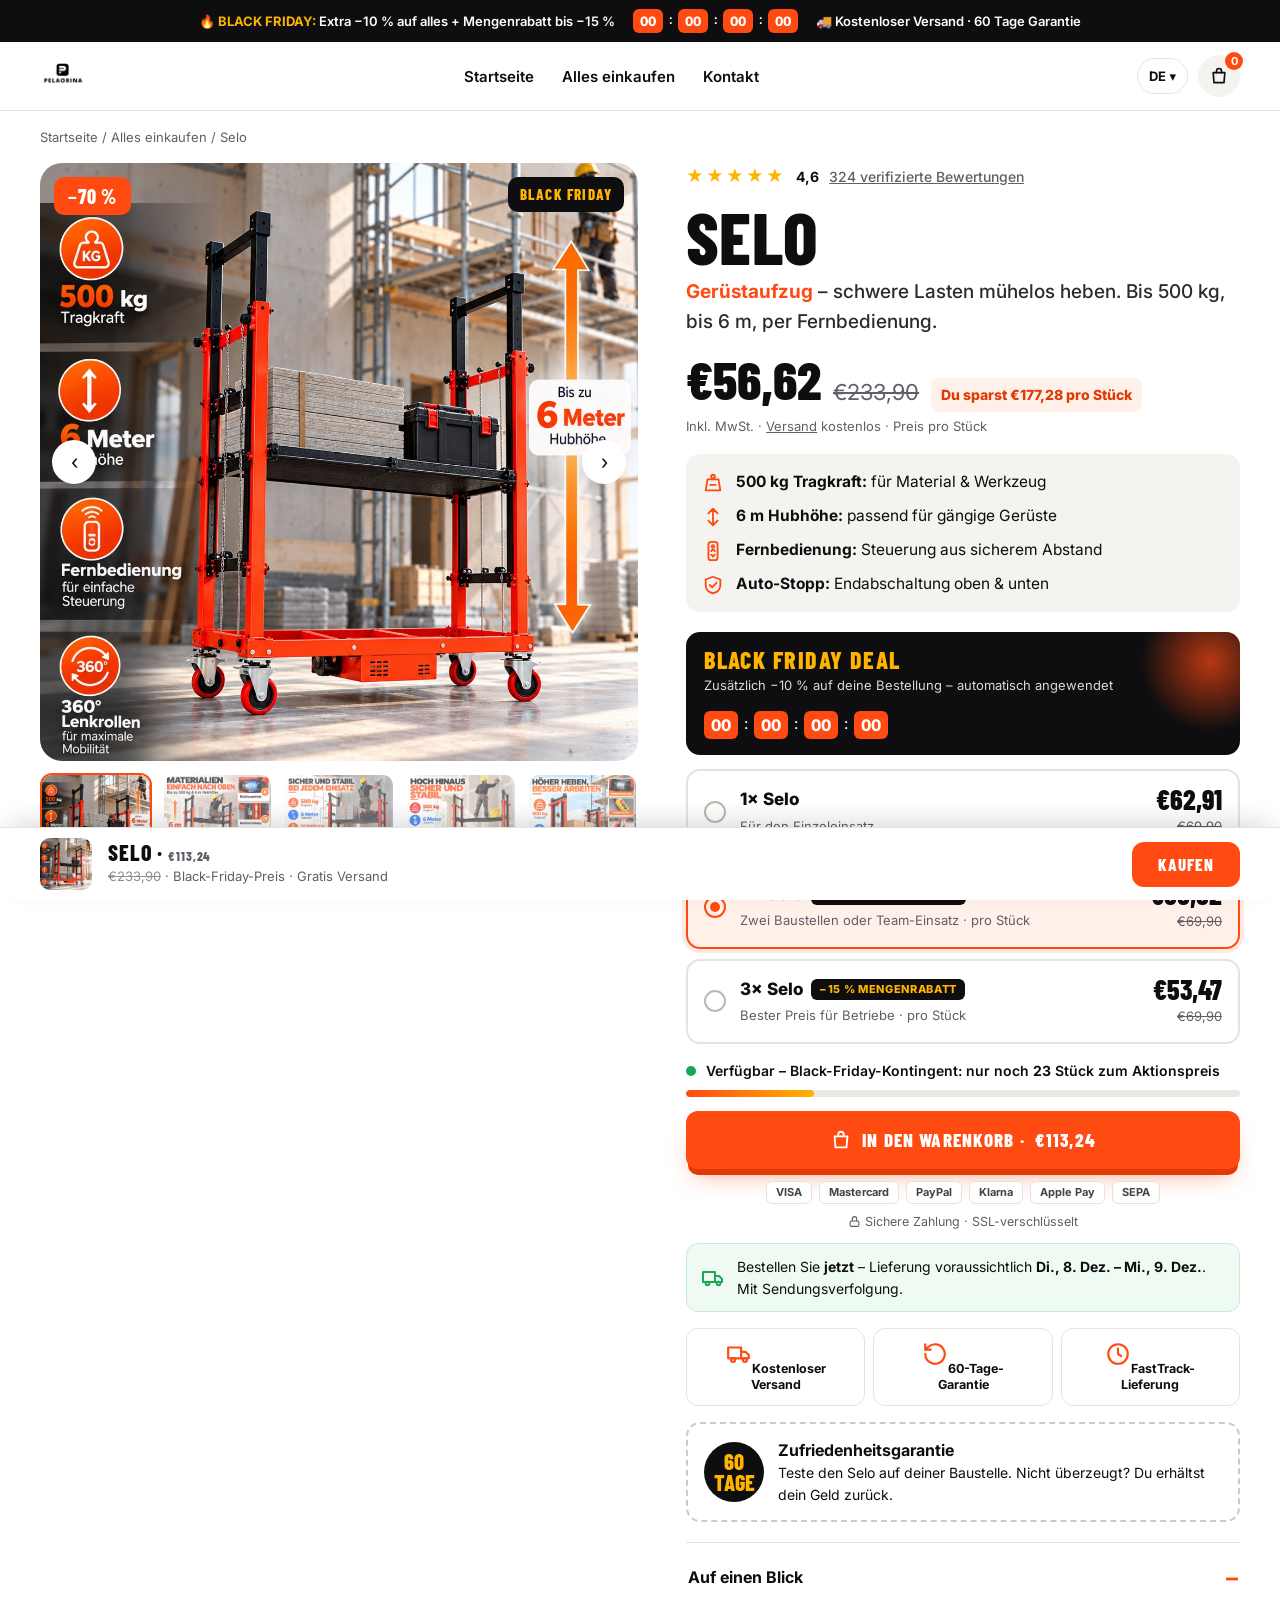
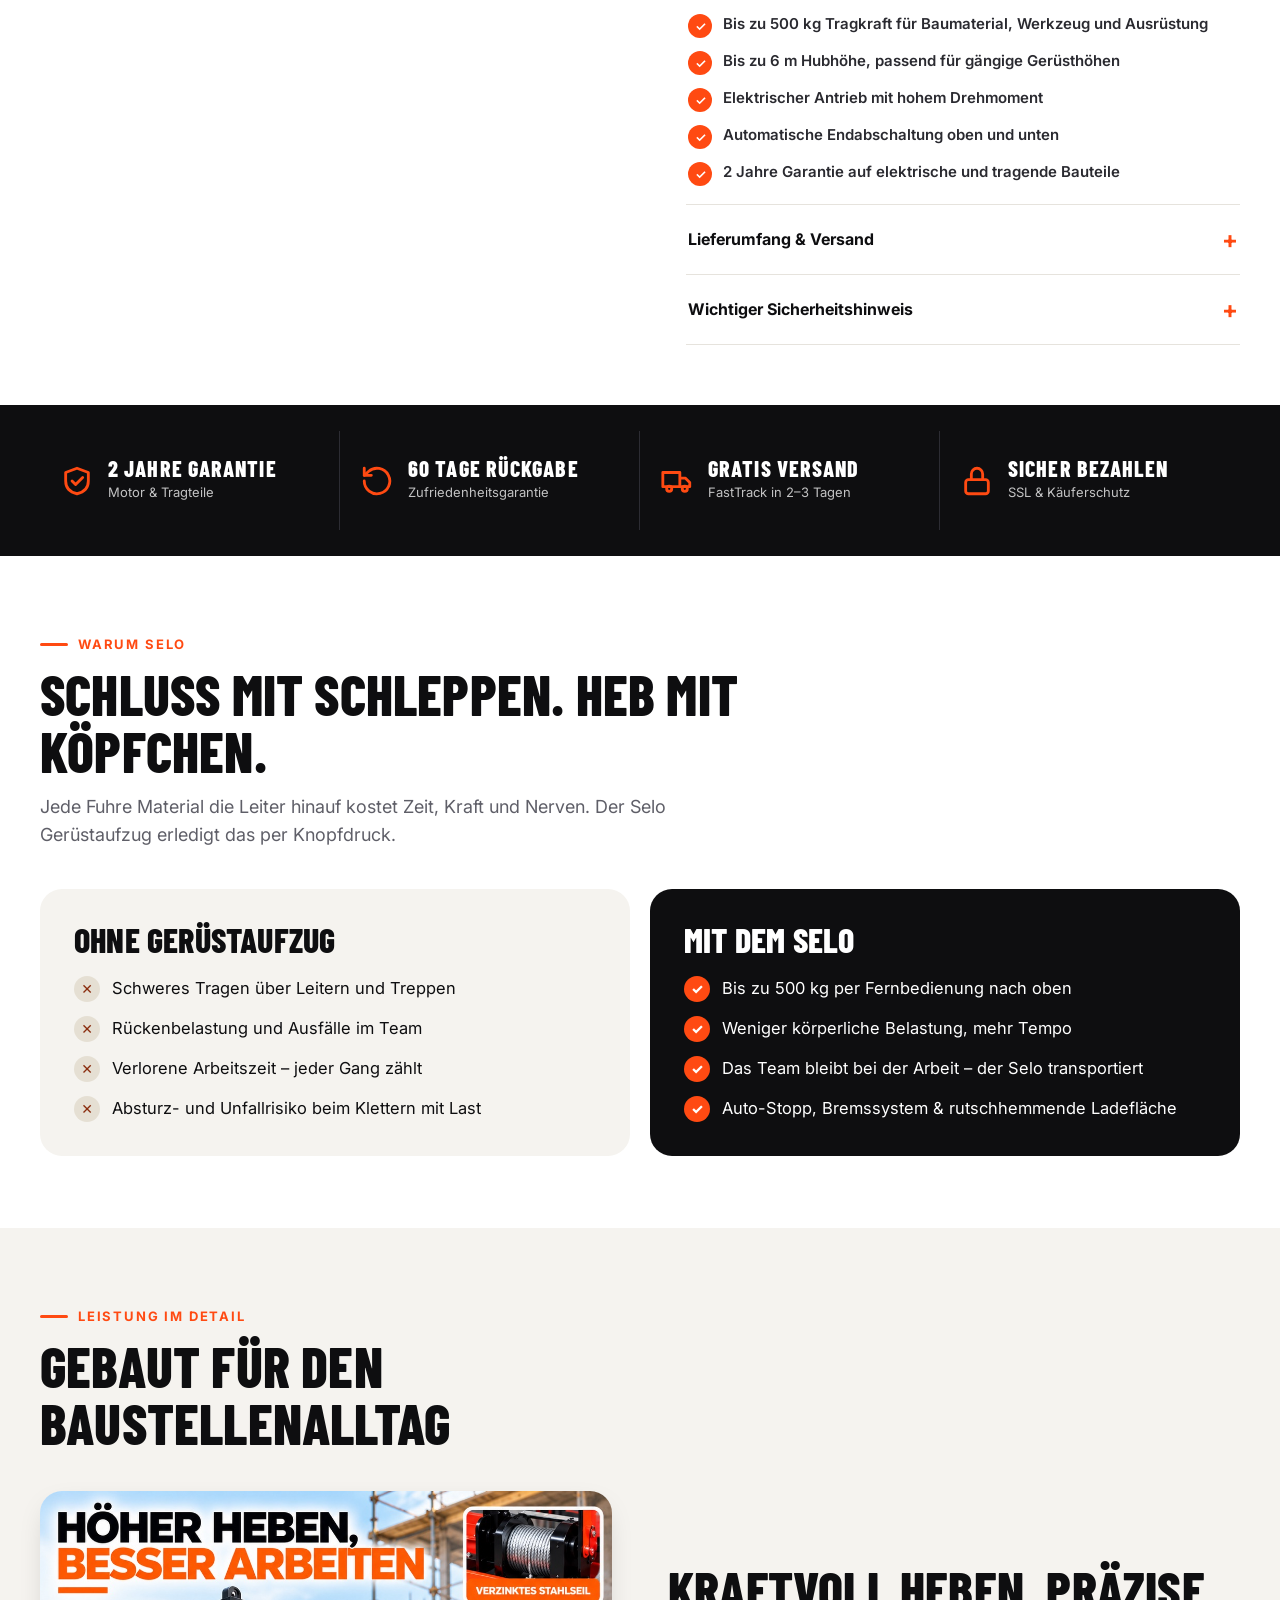
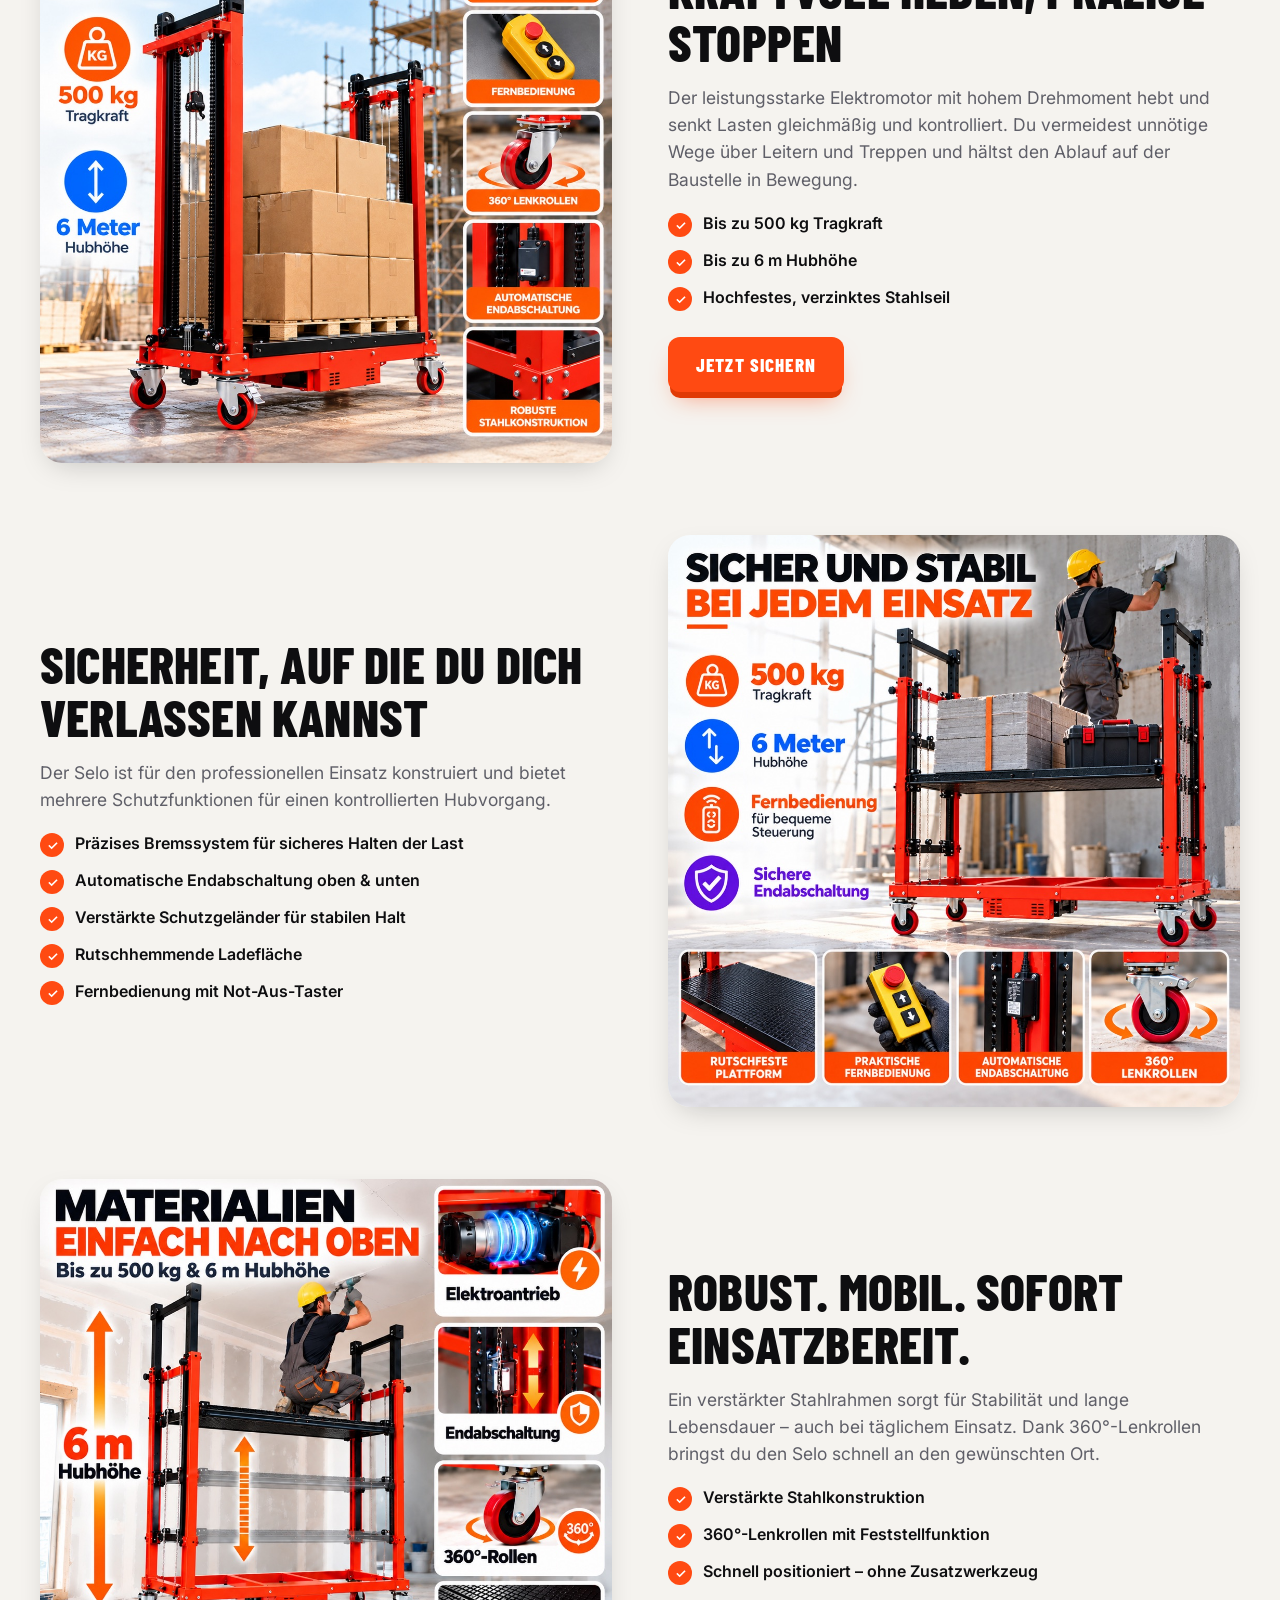
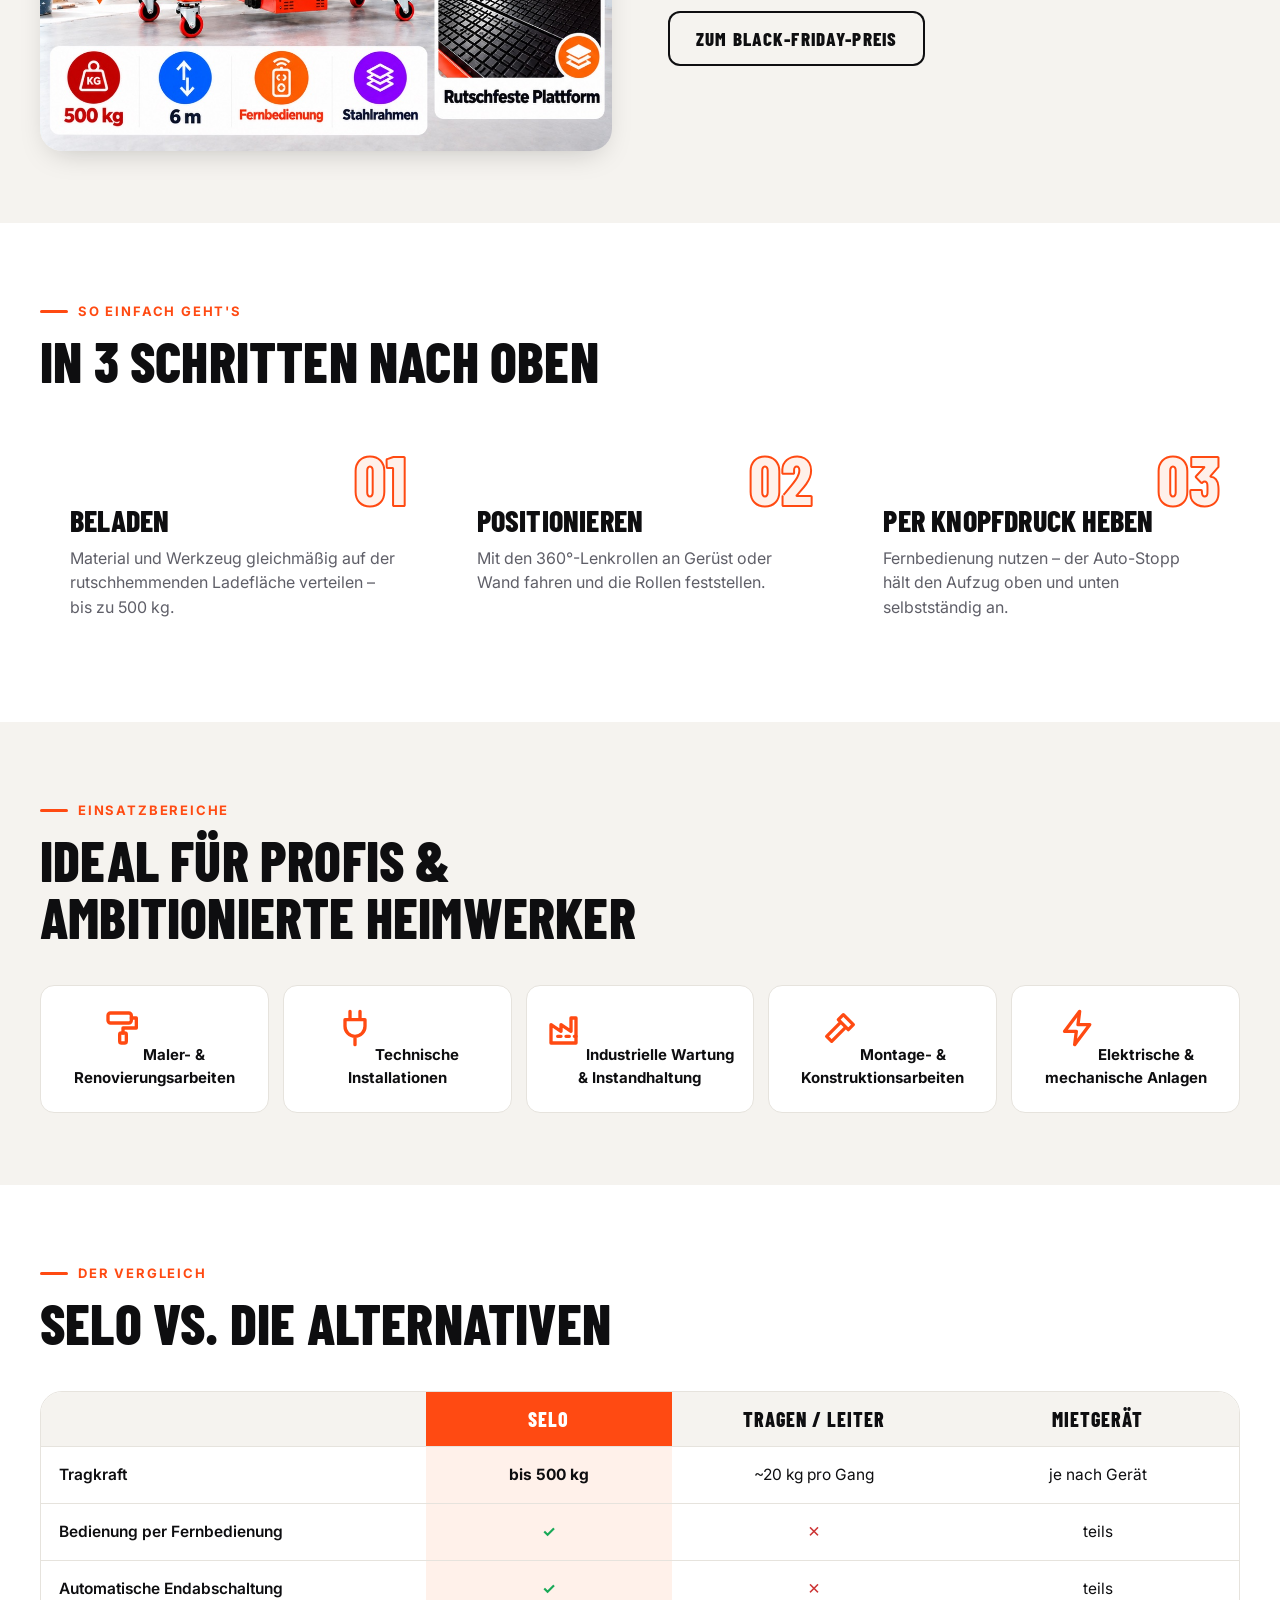
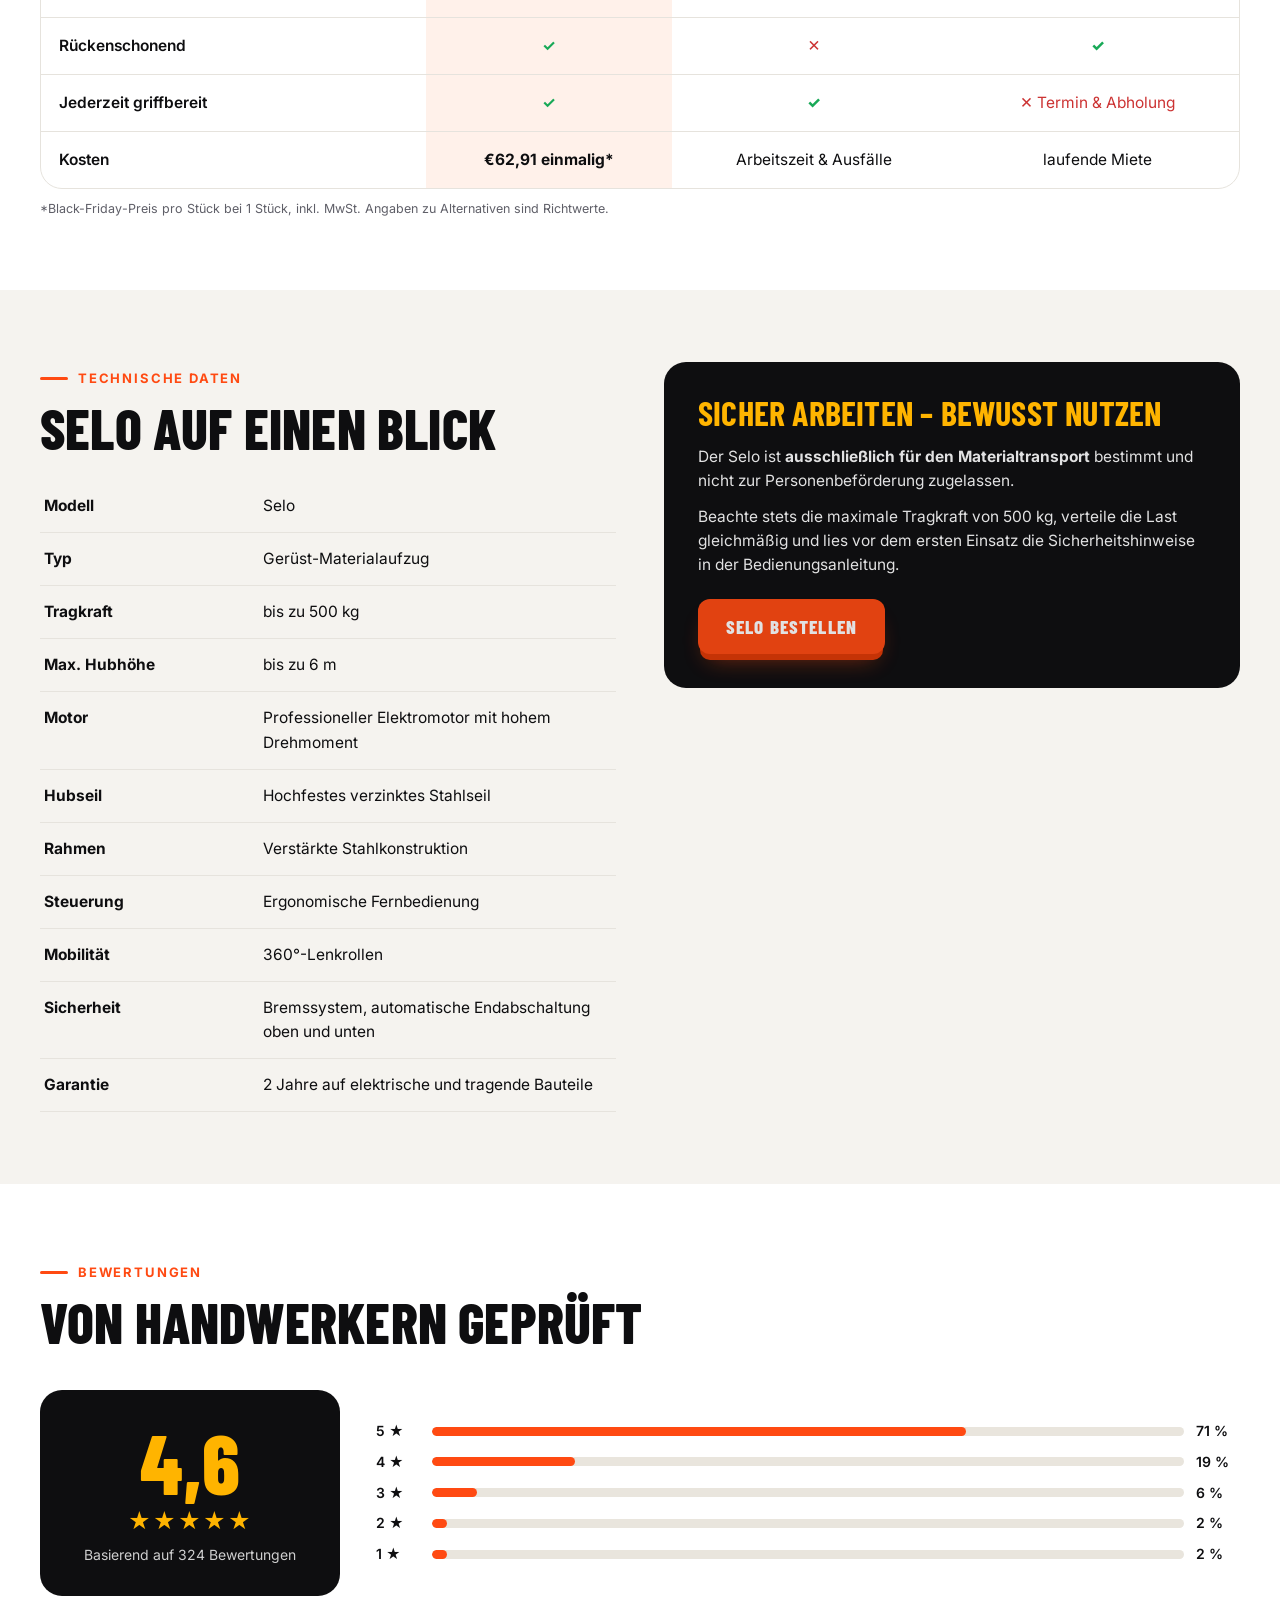
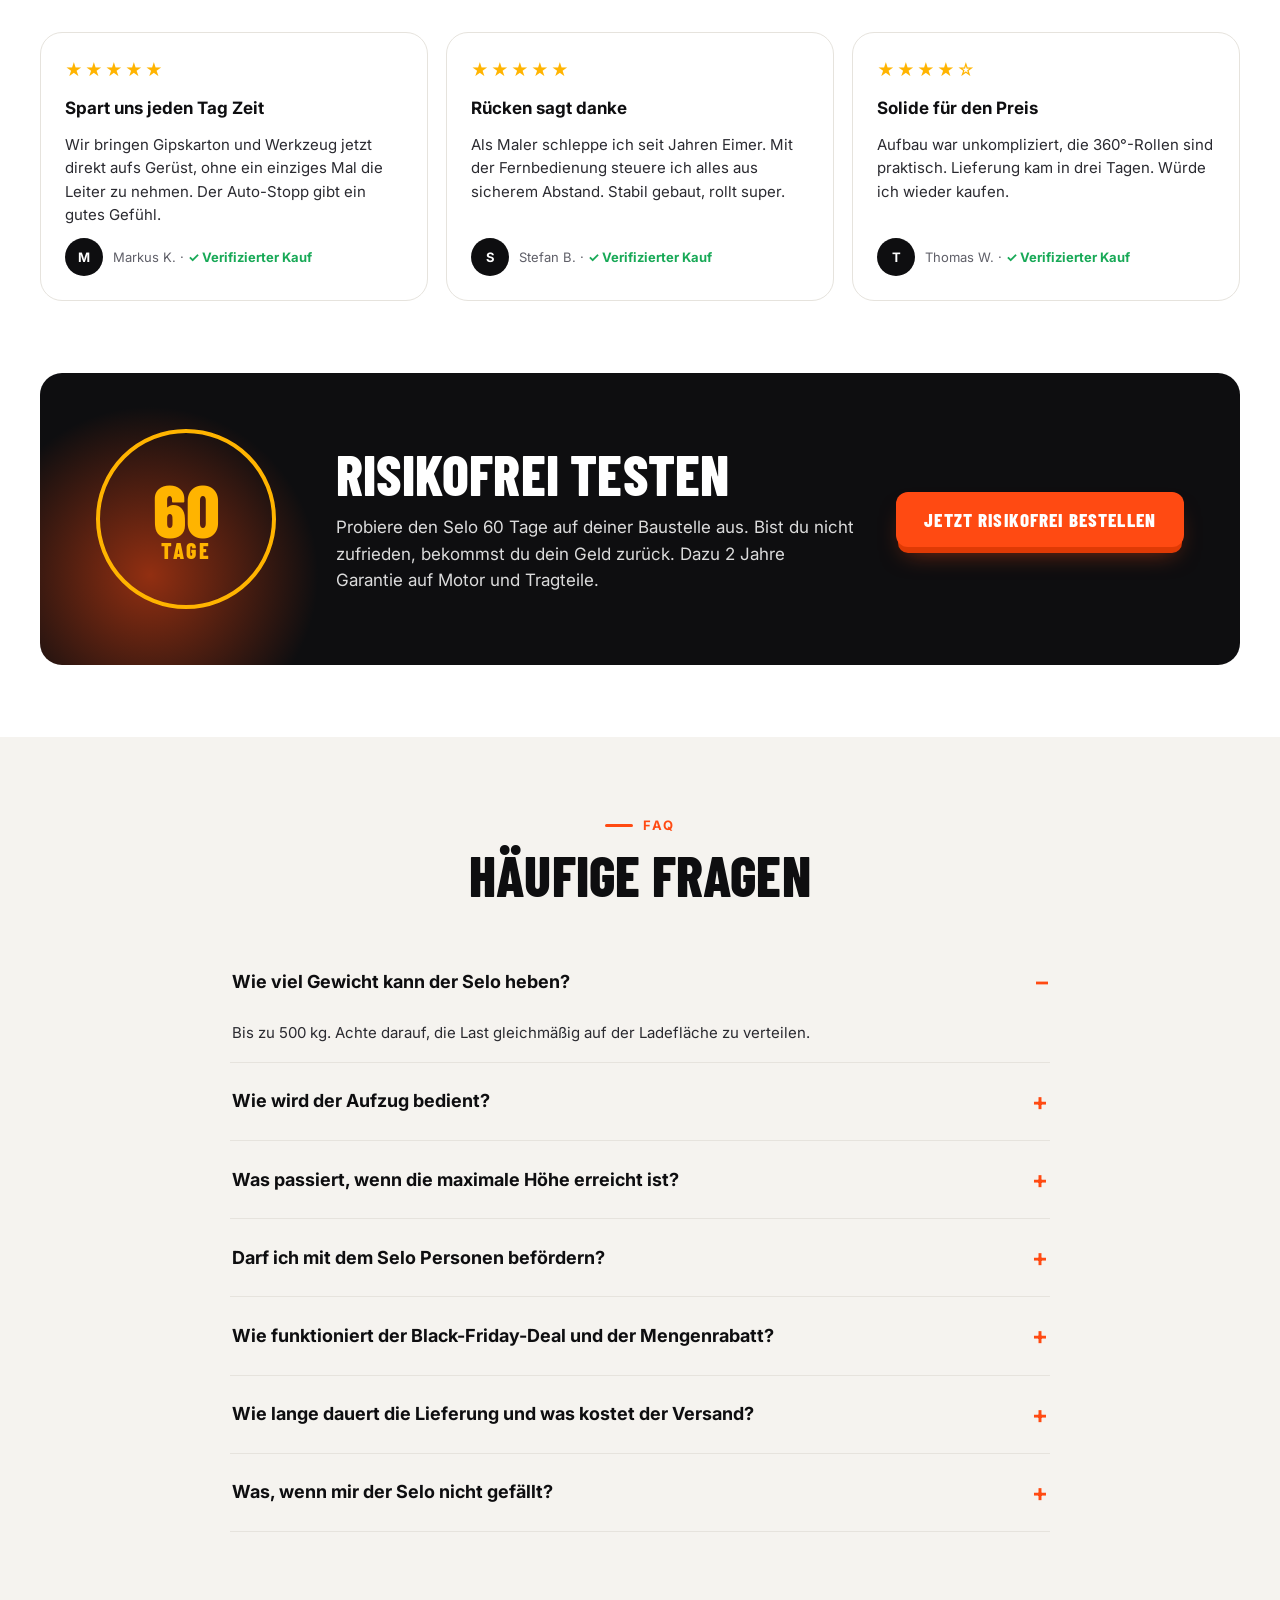
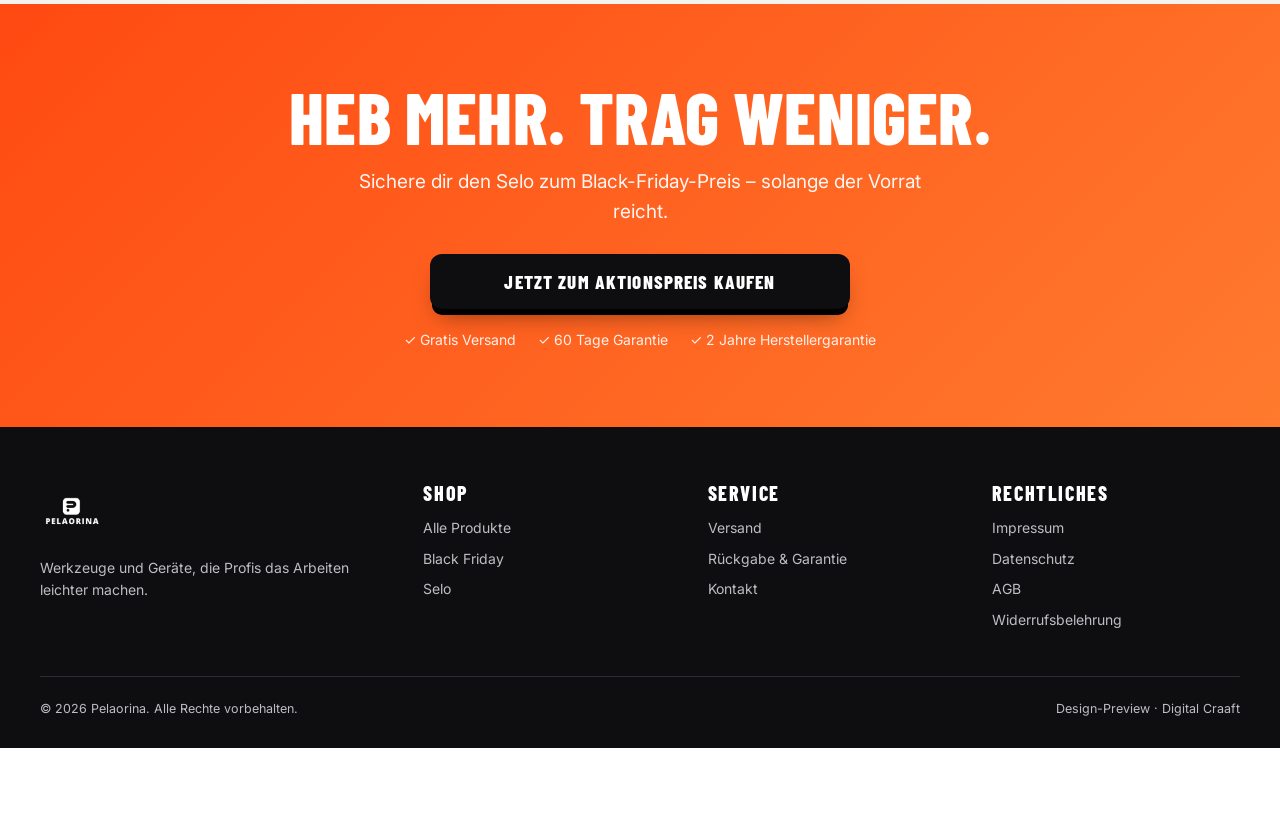
==== index.html @ 13e5e7b9 "Selo PDP (DE) - first preview Co-Authored-By: Claude Sonnet 5.5 <noreply@anthropic.com>" ====
<!doctype html>
<html lang="de">
<head>
<meta charset="utf-8">
<meta name="viewport" content="width=device-width,initial-scale=1">
<title>Selo Gerüstaufzug 500 kg · 6 m Hubhöhe mit Fernbedienung | Pelaorina</title>
<meta name="description" content="Selo Gerüstaufzug: hebt bis zu 500 kg auf 6 m Höhe, Fernbedienung, automatische Endabschaltung, 360°-Rollen. Black Friday: bis zu 15 % Mengenrabatt + 10 % extra. Kostenloser Versand, 60 Tage Garantie.">
<link rel="canonical" href="https://pelaorina.com/de/products/selo">
<link rel="alternate" hreflang="de" href="https://pelaorina.com/de/products/selo">
<link rel="alternate" hreflang="en" href="https://pelaorina.com/en/products/selo">
<link rel="alternate" hreflang="x-default" href="https://pelaorina.com/en/products/selo">
<meta name="theme-color" content="#0e0e10">
<meta property="og:type" content="product">
<meta property="og:title" content="Selo Gerüstaufzug – 500 kg Tragkraft, 6 m Hubhöhe">
<meta property="og:description" content="Schwere Lasten mühelos heben. Fernbedienung, Auto-Stopp, 2 Jahre Garantie. Jetzt mit Black-Friday-Deal.">
<meta property="og:image" content="assets/selo-1.jpg">
<meta name="twitter:card" content="summary_large_image">
<link rel="preconnect" href="https://fonts.googleapis.com"><link rel="preconnect" href="https://fonts.gstatic.com" crossorigin>
<link href="https://fonts.googleapis.com/css2?family=Barlow+Condensed:wght@600;700;800&family=Inter:wght@400;500;600;700;800&display=swap" rel="stylesheet">
<link rel="stylesheet" href="styles.css">
<script type="application/ld+json">
{"@context":"https://schema.org","@graph":[
{"@type":"Product","name":"Selo Gerüstaufzug","description":"Elektrischer Gerüst-Materialaufzug für bis zu 500 kg Last und 6 m Hubhöhe. Mit Fernbedienung, automatischer Endabschaltung und 360°-Lenkrollen.","image":["assets/selo-1.jpg","assets/selo-2.jpg","assets/selo-3.jpg","assets/selo-4.jpg","assets/selo-5.jpg"],"brand":{"@type":"Brand","name":"Pelaorina"},"sku":"SELO-500","aggregateRating":{"@type":"AggregateRating","ratingValue":"4.6","reviewCount":"324"},"offers":{"@type":"Offer","url":"https://pelaorina.com/de/products/selo","priceCurrency":"EUR","price":"62.91","priceValidUntil":"2026-11-30","availability":"https://schema.org/InStock","itemCondition":"https://schema.org/NewCondition","shippingDetails":{"@type":"OfferShippingDetails","shippingRate":{"@type":"MonetaryAmount","value":"0","currency":"EUR"},"deliveryTime":{"@type":"ShippingDeliveryTime","transitTime":{"@type":"QuantitativeValue","minValue":2,"maxValue":3,"unitCode":"DAY"}}},"hasMerchantReturnPolicy":{"@type":"MerchantReturnPolicy","merchantReturnDays":60,"returnPolicyCategory":"https://schema.org/MerchantReturnFiniteReturnWindow"}}},
{"@type":"BreadcrumbList","itemListElement":[{"@type":"ListItem","position":1,"name":"Startseite","item":"https://pelaorina.com/de"},{"@type":"ListItem","position":2,"name":"Alles einkaufen","item":"https://pelaorina.com/de/collections/all"},{"@type":"ListItem","position":3,"name":"Selo"}]},
{"@type":"FAQPage","mainEntity":[
{"@type":"Question","name":"Wie viel Gewicht kann der Selo heben?","acceptedAnswer":{"@type":"Answer","text":"Bis zu 500 kg. Verteile die Last gleichmäßig auf der Ladefläche."}},
{"@type":"Question","name":"Wie wird der Gerüstaufzug bedient?","acceptedAnswer":{"@type":"Answer","text":"Über eine ergonomische Fernbedienung mit Auf/Ab-Tasten und Not-Aus – aus sicherem Abstand."}},
{"@type":"Question","name":"Was passiert, wenn die maximale Höhe erreicht ist?","acceptedAnswer":{"@type":"Answer","text":"Die automatische Endabschaltung stoppt den Aufzug selbstständig an der oberen und unteren Endposition."}},
{"@type":"Question","name":"Darf ich mit dem Selo Personen befördern?","acceptedAnswer":{"@type":"Answer","text":"Nein. Der Selo ist ausschließlich für den Materialtransport bestimmt und nicht zur Personenbeförderung zugelassen."}},
{"@type":"Question","name":"Welche Garantie und Rückgabe gibt es?","acceptedAnswer":{"@type":"Answer","text":"2 Jahre Garantie auf elektrische und tragende Bauteile sowie 60 Tage Zufriedenheitsgarantie."}}
]}]}
</script>
</head>
<body>

<!-- icon sprite -->
<svg width="0" height="0" style="position:absolute" aria-hidden="true">
  <symbol id="i-kg" viewBox="0 0 24 24" fill="none" stroke="currentColor" stroke-width="2" stroke-linecap="round" stroke-linejoin="round"><path d="M6 8h12l2 12H4z"/><circle cx="12" cy="5" r="2"/><path d="M9 14h6"/></symbol>
  <symbol id="i-lift" viewBox="0 0 24 24" fill="none" stroke="currentColor" stroke-width="2" stroke-linecap="round" stroke-linejoin="round"><path d="M12 3v18M7 8l5-5 5 5M7 16l5 5 5-5"/></symbol>
  <symbol id="i-remote" viewBox="0 0 24 24" fill="none" stroke="currentColor" stroke-width="2" stroke-linecap="round" stroke-linejoin="round"><rect x="7" y="2" width="10" height="20" rx="3"/><circle cx="12" cy="7" r="1.4"/><path d="M10 12l2-2 2 2M10 16l2 2 2-2"/></symbol>
  <symbol id="i-shield" viewBox="0 0 24 24" fill="none" stroke="currentColor" stroke-width="2" stroke-linecap="round" stroke-linejoin="round"><path d="M12 3l8 3v6c0 5-3.5 8-8 9-4.5-1-8-4-8-9V6z"/><path d="M8.5 12l2.5 2.5L16 9.5"/></symbol>
  <symbol id="i-truck" viewBox="0 0 24 24" fill="none" stroke="currentColor" stroke-width="2" stroke-linecap="round" stroke-linejoin="round"><path d="M2 6h12v10H2zM14 10h4l3 3v3h-7z"/><circle cx="6.5" cy="17.5" r="1.8"/><circle cx="17.5" cy="17.5" r="1.8"/></symbol>
  <symbol id="i-return" viewBox="0 0 24 24" fill="none" stroke="currentColor" stroke-width="2" stroke-linecap="round" stroke-linejoin="round"><path d="M3 12a9 9 0 1 0 3-6.7L3 8"/><path d="M3 3v5h5"/></symbol>
  <symbol id="i-bolt" viewBox="0 0 24 24" fill="none" stroke="currentColor" stroke-width="2" stroke-linecap="round" stroke-linejoin="round"><path d="M13 2L4 14h7l-1 8 9-12h-7z"/></symbol>
  <symbol id="i-wheel" viewBox="0 0 24 24" fill="none" stroke="currentColor" stroke-width="2" stroke-linecap="round" stroke-linejoin="round"><path d="M21 12a9 9 0 1 1-3-6.7"/><path d="M21 3v5h-5"/><circle cx="12" cy="12" r="2"/></symbol>
  <symbol id="i-check" viewBox="0 0 24 24" fill="none" stroke="currentColor" stroke-width="2.6" stroke-linecap="round" stroke-linejoin="round"><path d="M5 12.5l4.5 4.5L19 7.5"/></symbol>
  <symbol id="i-lock" viewBox="0 0 24 24" fill="none" stroke="currentColor" stroke-width="2" stroke-linecap="round" stroke-linejoin="round"><rect x="4" y="11" width="16" height="10" rx="2"/><path d="M8 11V7a4 4 0 0 1 8 0v4"/></symbol>
  <symbol id="i-bag" viewBox="0 0 24 24" fill="none" stroke="currentColor" stroke-width="2" stroke-linecap="round" stroke-linejoin="round"><path d="M5 8h14l-1 12H6z"/><path d="M9 8V6a3 3 0 0 1 6 0v2"/></symbol>
  <symbol id="i-roller" viewBox="0 0 24 24" fill="none" stroke="currentColor" stroke-width="2" stroke-linecap="round" stroke-linejoin="round"><rect x="3" y="3" width="14" height="6" rx="1.5"/><path d="M17 6h3v6h-8v3"/><rect x="10" y="15" width="4" height="6" rx="1"/></symbol>
  <symbol id="i-wrench" viewBox="0 0 24 24" fill="none" stroke="currentColor" stroke-width="2" stroke-linecap="round" stroke-linejoin="round"><path d="M14.7 6.3a4 4 0 0 0 5 5L21 12.6 12.6 21l-1.3-1.3a4 4 0 0 0-5-5L3 12l8.4-8.4z" transform="scale(.85) translate(2 1)"/></symbol>
  <symbol id="i-factory" viewBox="0 0 24 24" fill="none" stroke="currentColor" stroke-width="2" stroke-linecap="round" stroke-linejoin="round"><path d="M3 21V10l6 4V10l6 4V6h3v15z"/><path d="M7 17h2M12 17h2M17 17h1"/></symbol>
  <symbol id="i-hammer" viewBox="0 0 24 24" fill="none" stroke="currentColor" stroke-width="2" stroke-linecap="round" stroke-linejoin="round"><path d="M14 4l6 6-3 3-6-6zM12.5 8.5L4 17l3 3 8.5-8.5"/></symbol>
  <symbol id="i-plug" viewBox="0 0 24 24" fill="none" stroke="currentColor" stroke-width="2" stroke-linecap="round" stroke-linejoin="round"><path d="M9 2v5M15 2v5M6 7h12v4a6 6 0 0 1-12 0zM12 17v5"/></symbol>
  <symbol id="i-clock" viewBox="0 0 24 24" fill="none" stroke="currentColor" stroke-width="2" stroke-linecap="round" stroke-linejoin="round"><circle cx="12" cy="12" r="9"/><path d="M12 7v5l3 2"/></symbol>
</svg>

<!-- announcement / Black Friday -->
<div class="announce">
  <div class="wrap">
    <span>🔥 <b>BLACK FRIDAY:</b> Extra −10 % auf alles + Mengenrabatt bis −15 %</span>
    <span class="cd" data-countdown aria-label="Countdown"><span data-d>00</span>:<span data-h>00</span>:<span data-m>00</span>:<span data-s>00</span></span>
    <span>🚚 Kostenloser Versand · 60 Tage Garantie</span>
  </div>
</div>

<header class="top">
  <div class="wrap">
    <a class="logo" href="#" aria-label="Pelaorina Startseite"><img src="assets/logo.png" alt="Pelaorina" width="46" height="46"></a>
    <nav class="main" aria-label="Hauptnavigation">
      <a href="#">Startseite</a><a href="#">Alles einkaufen</a><a href="#">Kontakt</a>
    </nav>
    <div class="hdr-r">
      <span class="lang">DE ▾</span>
      <button class="cart" data-open-cart aria-label="Warenkorb öffnen">
        <svg width="20" height="20"><use href="#i-bag"/></svg><i data-cart-count>0</i>
      </button>
    </div>
  </div>
</header>

<main>
<div class="wrap">
  <nav class="crumbs" aria-label="Breadcrumb"><a href="#">Startseite</a> / <a href="#">Alles einkaufen</a> / Selo</nav>

  <section class="pdp" id="produkt">
    <!-- GALLERY -->
    <div class="gallery">
      <div class="g-main">
        <span class="badge-sale">−70 %</span>
        <span class="badge-bf">BLACK FRIDAY</span>
        <button class="g-nav g-prev" aria-label="Zurück">‹</button>
        <button class="g-nav g-next" aria-label="Weiter">›</button>
        <div class="g-track" id="gTrack">
          <img src="assets/selo-1.jpg" alt="Selo Gerüstaufzug mit 500 kg Tragkraft und 6 m Hubhöhe auf der Baustelle" width="1100" height="1100" fetchpriority="high">
          <img src="assets/selo-2.jpg" alt="Selo: Materialien einfach nach oben – Elektroantrieb, Endabschaltung, 360°-Rollen" width="1100" height="1100" loading="lazy">
          <img src="assets/selo-3.jpg" alt="Sicher und stabil bei jedem Einsatz – rutschfeste Plattform und Fernbedienung" width="1100" height="1100" loading="lazy">
          <img src="assets/selo-4.jpg" alt="Selo beim Verputzen: hoch hinaus, sicher und stabil" width="1100" height="1100" loading="lazy">
          <img src="assets/selo-5.jpg" alt="Selo hebt Paletten: verzinktes Stahlseil, Fernbedienung, robuste Stahlkonstruktion" width="1100" height="1100" loading="lazy">
        </div>
      </div>
      <div class="g-dots" id="gDots"><i class="on"></i><i></i><i></i><i></i><i></i></div>
      <div class="g-thumbs" id="gThumbs">
        <button class="on" aria-label="Bild 1"><img src="assets/selo-1.jpg" alt=""></button>
        <button aria-label="Bild 2"><img src="assets/selo-2.jpg" alt=""></button>
        <button aria-label="Bild 3"><img src="assets/selo-3.jpg" alt=""></button>
        <button aria-label="Bild 4"><img src="assets/selo-4.jpg" alt=""></button>
        <button aria-label="Bild 5"><img src="assets/selo-5.jpg" alt=""></button>
      </div>
    </div>

    <!-- BUY BOX -->
    <div class="buy">
      <div class="rate"><span class="stars" aria-hidden="true">★★★★★</span><strong>4,6</strong><a href="#bewertungen">324 verifizierte Bewertungen</a></div>
      <h1>Selo</h1>
      <p class="sub"><b>Gerüstaufzug</b> – schwere Lasten mühelos heben. Bis 500 kg, bis 6 m, per Fernbedienung.</p>

      <div class="price-row">
        <span class="price" data-price>€62,91</span>
        <span class="was">€233,90</span>
        <span class="save" data-save>Du sparst €171,00</span>
      </div>
      <p class="vat">Inkl. MwSt. · <a href="#" style="color:inherit">Versand</a> kostenlos · Preis pro Stück</p>

      <ul class="bens">
        <li><svg width="22" height="22"><use href="#i-kg"/></svg><span><b>500 kg Tragkraft:</b> für Material &amp; Werkzeug</span></li>
        <li><svg width="22" height="22"><use href="#i-lift"/></svg><span><b>6 m Hubhöhe:</b> passend für gängige Gerüste</span></li>
        <li><svg width="22" height="22"><use href="#i-remote"/></svg><span><b>Fernbedienung:</b> Steuerung aus sicherem Abstand</span></li>
        <li><svg width="22" height="22"><use href="#i-shield"/></svg><span><b>Auto-Stopp:</b> Endabschaltung oben &amp; unten</span></li>
      </ul>

      <!-- BLACK FRIDAY -->
      <div class="bf-box">
        <div style="position:relative;z-index:1">
          <strong>Black Friday Deal</strong>
          <small>Zusätzlich −10 % auf deine Bestellung – automatisch angewendet</small>
        </div>
        <span class="cd" data-countdown><span data-d>00</span>:<span data-h>00</span>:<span data-m>00</span>:<span data-s>00</span></span>
      </div>

      <!-- QUANTITY DISCOUNT -->
      <div class="tiers" id="tiers" role="radiogroup" aria-label="Menge wählen">
        <label class="tier" data-qty="1"><input type="radio" name="q" value="1"><span class="dot"></span>
          <span><span class="t1">1× Selo</span><span class="t2">Für den Einzeleinsatz</span></span>
          <span class="tp"><b data-tp>€62,91</b><s data-ts>€69,90</s></span></label>
        <label class="tier on" data-qty="2"><input type="radio" name="q" value="2" checked><span class="dot"></span>
          <span class="tier-pop pill">Beliebteste Wahl</span>
          <span><span class="t1">2× Selo <span class="pill dark">−10 % Mengenrabatt</span></span><span class="t2">Zwei Baustellen oder Team-Einsatz · pro Stück</span></span>
          <span class="tp"><b data-tp>€56,62</b><s data-ts>€69,90</s></span></label>
        <label class="tier" data-qty="3"><input type="radio" name="q" value="3"><span class="dot"></span>
          <span><span class="t1">3× Selo <span class="pill dark">−15 % Mengenrabatt</span></span><span class="t2">Bester Preis für Betriebe · pro Stück</span></span>
          <span class="tp"><b data-tp>€53,47</b><s data-ts>€69,90</s></span></label>
      </div>

      <div class="stock"><i></i><span>Verfügbar – Black-Friday-Kontingent: nur noch <b>23</b> Stück zum Aktionspreis</span></div>
      <div class="bar"><span></span></div>

      <button class="btn btn-block" data-add>
        <svg width="22" height="22"><use href="#i-bag"/></svg> In den Warenkorb · <span data-total>€113,24</span>
      </button>
      <div class="pay" aria-label="Zahlungsarten"><span>VISA</span><span>Mastercard</span><span>PayPal</span><span>Klarna</span><span>Apple Pay</span><span>SEPA</span></div>
      <p class="secure"><svg width="13" height="13" style="display:inline;vertical-align:-2px"><use href="#i-lock"/></svg> Sichere Zahlung · SSL-verschlüsselt</p>

      <div class="deliv"><svg width="24" height="24"><use href="#i-truck"/></svg>
        <span>Bestellen Sie <b>jetzt</b> – Lieferung voraussichtlich <b data-eta>in 2 bis 3 Werktagen</b>. Mit Sendungsverfolgung.</span></div>

      <div class="ship">
        <div><svg><use href="#i-truck"/></svg>Kostenloser<br>Versand</div>
        <div><svg><use href="#i-return"/></svg>60-Tage-<br>Garantie</div>
        <div><svg><use href="#i-clock"/></svg>FastTrack-<br>Lieferung</div>
      </div>

      <div class="guar">
        <div class="seal">60<br>TAGE</div>
        <p><b>Zufriedenheitsgarantie</b>Teste den Selo auf deiner Baustelle. Nicht überzeugt? Du erhältst dein Geld zurück.</p>
      </div>

      <div class="acc-wrap">
        <details class="acc" open><summary>Auf einen Blick</summary><div class="acc-b">
          <ul class="ticks" style="font-weight:500">
            <li>Bis zu 500 kg Tragkraft für Baumaterial, Werkzeug und Ausrüstung</li>
            <li>Bis zu 6 m Hubhöhe, passend für gängige Gerüsthöhen</li>
            <li>Elektrischer Antrieb mit hohem Drehmoment</li>
            <li>Automatische Endabschaltung oben und unten</li>
            <li>2 Jahre Garantie auf elektrische und tragende Bauteile</li>
          </ul></div></details>
        <details class="acc"><summary>Lieferumfang &amp; Versand</summary><div class="acc-b">Selo Gerüstaufzug inkl. Fernbedienung und Bedienungsanleitung. Versand mit Sendungsverfolgung, kostenlos für alle Bestellungen. Lieferzeit 2–3 Werktage.</div></details>
        <details class="acc"><summary>Wichtiger Sicherheitshinweis</summary><div class="acc-b">Der Selo ist ausschließlich für den Transport von Material bestimmt und nicht zur Personenbeförderung zugelassen. Beachte stets die maximale Tragkraft sowie die Sicherheitshinweise in der Bedienungsanleitung.</div></details>
      </div>
    </div>
  </section>
</div>

<!-- TRUST STRIP -->
<section class="strip" aria-label="Vorteile">
  <div class="wrap">
    <div><svg width="34" height="34"><use href="#i-shield"/></svg><p><b>2 Jahre Garantie</b><span>Motor &amp; Tragteile</span></p></div>
    <div><svg width="34" height="34"><use href="#i-return"/></svg><p><b>60 Tage Rückgabe</b><span>Zufriedenheitsgarantie</span></p></div>
    <div><svg width="34" height="34"><use href="#i-truck"/></svg><p><b>Gratis Versand</b><span>FastTrack in 2–3 Tagen</span></p></div>
    <div><svg width="34" height="34"><use href="#i-lock"/></svg><p><b>Sicher bezahlen</b><span>SSL &amp; Käuferschutz</span></p></div>
  </div>
</section>

<!-- PROBLEM / SOLUTION -->
<section class="sec">
  <div class="wrap">
    <div class="sec-head rv-in"><span class="eyebrow">Warum Selo</span><h2>Schluss mit Schleppen. Heb mit Köpfchen.</h2>
      <p>Jede Fuhre Material die Leiter hinauf kostet Zeit, Kraft und Nerven. Der Selo Gerüstaufzug erledigt das per Knopfdruck.</p></div>
    <div class="ps rv-in">
      <div class="card bad"><h3>Ohne Gerüstaufzug</h3><ul>
        <li><i>✕</i>Schweres Tragen über Leitern und Treppen</li>
        <li><i>✕</i>Rückenbelastung und Ausfälle im Team</li>
        <li><i>✕</i>Verlorene Arbeitszeit – jeder Gang zählt</li>
        <li><i>✕</i>Absturz- und Unfallrisiko beim Klettern mit Last</li></ul></div>
      <div class="card good"><h3>Mit dem Selo</h3><ul>
        <li><i>✓</i>Bis zu 500 kg per Fernbedienung nach oben</li>
        <li><i>✓</i>Weniger körperliche Belastung, mehr Tempo</li>
        <li><i>✓</i>Das Team bleibt bei der Arbeit – der Selo transportiert</li>
        <li><i>✓</i>Auto-Stopp, Bremssystem &amp; rutschhemmende Ladefläche</li></ul></div>
    </div>
  </div>
</section>

<!-- FEATURE BLOCKS -->
<section class="sec sand" id="details">
  <div class="wrap">
    <div class="sec-head rv-in"><span class="eyebrow">Leistung im Detail</span><h2>Gebaut für den Baustellenalltag</h2></div>

    <div class="feat rv-in">
      <div class="f-img"><img src="assets/selo-5.jpg" alt="Selo hebt Kartons auf Palette: 500 kg Tragkraft, 6 m Hubhöhe" loading="lazy" width="1100" height="1100"></div>
      <div><h3>Kraftvoll heben, präzise stoppen</h3>
        <p>Der leistungsstarke Elektromotor mit hohem Drehmoment hebt und senkt Lasten gleichmäßig und kontrolliert. Du vermeidest unnötige Wege über Leitern und Treppen und hältst den Ablauf auf der Baustelle in Bewegung.</p>
        <ul class="ticks"><li>Bis zu 500 kg Tragkraft</li><li>Bis zu 6 m Hubhöhe</li><li>Hochfestes, verzinktes Stahlseil</li></ul>
        <a class="btn" style="margin-top:26px" href="#produkt">Jetzt sichern</a></div>
    </div>

    <div class="feat rev rv-in">
      <div class="f-img"><img src="assets/selo-3.jpg" alt="Sicherheitsfunktionen des Selo: rutschfeste Plattform, Fernbedienung, Endabschaltung" loading="lazy" width="1100" height="1100"></div>
      <div><h3>Sicherheit, auf die du dich verlassen kannst</h3>
        <p>Der Selo ist für den professionellen Einsatz konstruiert und bietet mehrere Schutzfunktionen für einen kontrollierten Hubvorgang.</p>
        <ul class="ticks"><li>Präzises Bremssystem für sicheres Halten der Last</li><li>Automatische Endabschaltung oben &amp; unten</li><li>Verstärkte Schutzgeländer für stabilen Halt</li><li>Rutschhemmende Ladefläche</li><li>Fernbedienung mit Not-Aus-Taster</li></ul></div>
    </div>

    <div class="feat rv-in">
      <div class="f-img"><img src="assets/selo-2.jpg" alt="Selo im Innenausbau: Materialien einfach nach oben" loading="lazy" width="1100" height="1100"></div>
      <div><h3>Robust. Mobil. Sofort einsatzbereit.</h3>
        <p>Ein verstärkter Stahlrahmen sorgt für Stabilität und lange Lebensdauer – auch bei täglichem Einsatz. Dank 360°-Lenkrollen bringst du den Selo schnell an den gewünschten Ort.</p>
        <ul class="ticks"><li>Verstärkte Stahlkonstruktion</li><li>360°-Lenkrollen mit Feststellfunktion</li><li>Schnell positioniert – ohne Zusatzwerkzeug</li></ul>
        <a class="btn btn-ghost" style="margin-top:26px" href="#produkt">Zum Black-Friday-Preis</a></div>
    </div>
  </div>
</section>

<!-- HOW IT WORKS -->
<section class="sec">
  <div class="wrap">
    <div class="sec-head rv-in"><span class="eyebrow">So einfach geht's</span><h2>In 3 Schritten nach oben</h2></div>
    <div class="steps rv-in">
      <div class="step"><h3>Beladen</h3><p>Material und Werkzeug gleichmäßig auf der rutschhemmenden Ladefläche verteilen – bis zu 500 kg.</p></div>
      <div class="step"><h3>Positionieren</h3><p>Mit den 360°-Lenkrollen an Gerüst oder Wand fahren und die Rollen feststellen.</p></div>
      <div class="step"><h3>Per Knopfdruck heben</h3><p>Fernbedienung nutzen – der Auto-Stopp hält den Aufzug oben und unten selbstständig an.</p></div>
    </div>
  </div>
</section>

<!-- USE CASES -->
<section class="sec sand">
  <div class="wrap">
    <div class="sec-head rv-in"><span class="eyebrow">Einsatzbereiche</span><h2>Ideal für Profis &amp; ambitionierte Heimwerker</h2></div>
    <div class="cases rv-in">
      <div class="case"><svg><use href="#i-roller"/></svg>Maler- &amp; Renovierungsarbeiten</div>
      <div class="case"><svg><use href="#i-plug"/></svg>Technische Installationen</div>
      <div class="case"><svg><use href="#i-factory"/></svg>Industrielle Wartung &amp; Instandhaltung</div>
      <div class="case"><svg><use href="#i-hammer"/></svg>Montage- &amp; Konstruktionsarbeiten</div>
      <div class="case"><svg><use href="#i-bolt"/></svg>Elektrische &amp; mechanische Anlagen</div>
    </div>
  </div>
</section>

<!-- COMPARISON -->
<section class="sec">
  <div class="wrap">
    <div class="sec-head rv-in"><span class="eyebrow">Der Vergleich</span><h2>Selo vs. die Alternativen</h2></div>
    <div class="rv-in" style="overflow-x:auto">
    <table class="cmp">
      <thead><tr><th></th><th class="us">Selo</th><th>Tragen / Leiter</th><th>Mietgerät</th></tr></thead>
      <tbody>
        <tr><td>Tragkraft</td><td class="us">bis 500 kg</td><td>~20 kg pro Gang</td><td>je nach Gerät</td></tr>
        <tr><td>Bedienung per Fernbedienung</td><td class="us y">✓</td><td class="n">✕</td><td>teils</td></tr>
        <tr><td>Automatische Endabschaltung</td><td class="us y">✓</td><td class="n">✕</td><td>teils</td></tr>
        <tr><td>Rückenschonend</td><td class="us y">✓</td><td class="n">✕</td><td class="y">✓</td></tr>
        <tr><td>Jederzeit griffbereit</td><td class="us y">✓</td><td class="y">✓</td><td class="n">✕ Termin &amp; Abholung</td></tr>
        <tr><td>Kosten</td><td class="us">€62,91 einmalig*</td><td>Arbeitszeit &amp; Ausfälle</td><td>laufende Miete</td></tr>
      </tbody>
    </table></div>
    <p style="font-size:12.5px;color:var(--mute);margin-top:10px">*Black-Friday-Preis pro Stück bei 1 Stück, inkl. MwSt. Angaben zu Alternativen sind Richtwerte.</p>
  </div>
</section>

<!-- SPECS -->
<section class="sec sand" id="technische-daten">
  <div class="wrap">
    <div class="specs">
      <div class="rv-in"><span class="eyebrow">Technische Daten</span><h2 style="margin-bottom:24px">Selo auf einen Blick</h2>
        <table class="spec-t">
          <tr><td>Modell</td><td>Selo</td></tr>
          <tr><td>Typ</td><td>Gerüst-Materialaufzug</td></tr>
          <tr><td>Tragkraft</td><td>bis zu 500 kg</td></tr>
          <tr><td>Max. Hubhöhe</td><td>bis zu 6 m</td></tr>
          <tr><td>Motor</td><td>Professioneller Elektromotor mit hohem Drehmoment</td></tr>
          <tr><td>Hubseil</td><td>Hochfestes verzinktes Stahlseil</td></tr>
          <tr><td>Rahmen</td><td>Verstärkte Stahlkonstruktion</td></tr>
          <tr><td>Steuerung</td><td>Ergonomische Fernbedienung</td></tr>
          <tr><td>Mobilität</td><td>360°-Lenkrollen</td></tr>
          <tr><td>Sicherheit</td><td>Bremssystem, automatische Endabschaltung oben und unten</td></tr>
          <tr><td>Garantie</td><td>2 Jahre auf elektrische und tragende Bauteile</td></tr>
        </table></div>
      <div class="callout rv-in"><h3>Sicher arbeiten – bewusst nutzen</h3>
        <p>Der Selo ist <b>ausschließlich für den Materialtransport</b> bestimmt und nicht zur Personenbeförderung zugelassen.</p>
        <p>Beachte stets die maximale Tragkraft von 500 kg, verteile die Last gleichmäßig und lies vor dem ersten Einsatz die Sicherheitshinweise in der Bedienungsanleitung.</p>
        <p style="margin-top:22px"><a class="btn" href="#produkt">Selo bestellen</a></p></div>
    </div>
  </div>
</section>

<!-- REVIEWS (placeholder copy – replace with real reviews) -->
<section class="sec" id="bewertungen">
  <div class="wrap">
    <div class="sec-head rv-in"><span class="eyebrow">Bewertungen</span><h2>Von Handwerkern geprüft</h2></div>
    <div class="rev-top rv-in">
      <div class="score"><b>4,6</b><div class="stars">★★★★★</div><p>Basierend auf 324 Bewertungen</p></div>
      <div class="dist">
        <div>5 ★<i><span style="width:71%"></span></i>71 %</div>
        <div>4 ★<i><span style="width:19%"></span></i>19 %</div>
        <div>3 ★<i><span style="width:6%"></span></i>6 %</div>
        <div>2 ★<i><span style="width:2%"></span></i>2 %</div>
        <div>1 ★<i><span style="width:2%"></span></i>2 %</div>
      </div>
    </div>
    <div class="reviews rv-in">
      <article class="rv"><div class="stars">★★★★★</div><h4>Spart uns jeden Tag Zeit</h4><p>Wir bringen Gipskarton und Werkzeug jetzt direkt aufs Gerüst, ohne ein einziges Mal die Leiter zu nehmen. Der Auto-Stopp gibt ein gutes Gefühl.</p><div class="who"><span class="av">M</span><span>Markus K. · <span class="ver">✓ Verifizierter Kauf</span></span></div></article>
      <article class="rv"><div class="stars">★★★★★</div><h4>Rücken sagt danke</h4><p>Als Maler schleppe ich seit Jahren Eimer. Mit der Fernbedienung steuere ich alles aus sicherem Abstand. Stabil gebaut, rollt super.</p><div class="who"><span class="av">S</span><span>Stefan B. · <span class="ver">✓ Verifizierter Kauf</span></span></div></article>
      <article class="rv"><div class="stars">★★★★☆</div><h4>Solide für den Preis</h4><p>Aufbau war unkompliziert, die 360°-Rollen sind praktisch. Lieferung kam in drei Tagen. Würde ich wieder kaufen.</p><div class="who"><span class="av">T</span><span>Thomas W. · <span class="ver">✓ Verifizierter Kauf</span></span></div></article>
    </div>
  </div>
</section>

<!-- GUARANTEE -->
<section class="sec" style="padding-top:0">
  <div class="wrap">
    <div class="gbig rv-in">
      <div class="seal"><div>60<small>TAGE</small></div></div>
      <div style="position:relative"><h2>Risikofrei testen</h2>
        <p>Probiere den Selo 60 Tage auf deiner Baustelle aus. Bist du nicht zufrieden, bekommst du dein Geld zurück. Dazu 2 Jahre Garantie auf Motor und Tragteile.</p></div>
      <a class="btn" style="position:relative" href="#produkt">Jetzt risikofrei bestellen</a>
    </div>
  </div>
</section>

<!-- FAQ -->
<section class="sec sand" id="faq">
  <div class="wrap faq">
    <div class="sec-head rv-in" style="text-align:center;margin-inline:auto"><span class="eyebrow">FAQ</span><h2>Häufige Fragen</h2></div>
    <div class="rv-in">
      <details class="acc" open><summary>Wie viel Gewicht kann der Selo heben?</summary><div class="acc-b">Bis zu 500 kg. Achte darauf, die Last gleichmäßig auf der Ladefläche zu verteilen.</div></details>
      <details class="acc"><summary>Wie wird der Aufzug bedient?</summary><div class="acc-b">Über eine ergonomische Fernbedienung. So kannst du den Hubvorgang aus sicherem Abstand steuern.</div></details>
      <details class="acc"><summary>Was passiert, wenn die maximale Höhe erreicht ist?</summary><div class="acc-b">Die automatische Endabschaltung stoppt den Aufzug selbstständig an der oberen und unteren Endposition.</div></details>
      <details class="acc"><summary>Darf ich mit dem Selo Personen befördern?</summary><div class="acc-b">Nein. Der Selo ist ausschließlich für den Transport von Material bestimmt und nicht zur Personenbeförderung zugelassen.</div></details>
      <details class="acc"><summary>Wie funktioniert der Black-Friday-Deal und der Mengenrabatt?</summary><div class="acc-b">Bis zum Ende der Aktion erhältst du automatisch −10 % zusätzlich. Bei 2 Stück sparst du weitere 10 %, bei 3 Stück weitere 15 % pro Gerät. Beides wird direkt im Warenkorb verrechnet.</div></details>
      <details class="acc"><summary>Wie lange dauert die Lieferung und was kostet der Versand?</summary><div class="acc-b">Der Versand ist kostenlos. Die Lieferung erfolgt in 2 bis 3 Werktagen mit Sendungsverfolgung.</div></details>
      <details class="acc"><summary>Was, wenn mir der Selo nicht gefällt?</summary><div class="acc-b">Du hast 60 Tage Zufriedenheitsgarantie sowie 2 Jahre Garantie auf elektrische und tragende Bauteile.</div></details>
    </div>
  </div>
</section>

<!-- FINAL CTA -->
<section class="final">
  <div class="wrap">
    <h2>Heb mehr. Trag weniger.</h2>
    <p>Sichere dir den Selo zum Black-Friday-Preis – solange der Vorrat reicht.</p>
    <a class="btn btn-block" href="#produkt">Jetzt zum Aktionspreis kaufen</a>
    <div class="mini"><span>✓ Gratis Versand</span><span>✓ 60 Tage Garantie</span><span>✓ 2 Jahre Herstellergarantie</span></div>
  </div>
</section>
</main>

<footer>
  <div class="wrap">
    <div class="f-grid">
      <div><img src="assets/logo.png" alt="Pelaorina" width="64" height="64" style="filter:invert(1);mix-blend-mode:screen;margin-bottom:10px"><p>Werkzeuge und Geräte, die Profis das Arbeiten leichter machen.</p></div>
      <div><h5>Shop</h5><a href="#">Alle Produkte</a><a href="#">Black Friday</a><a href="#">Selo</a></div>
      <div><h5>Service</h5><a href="#">Versand</a><a href="#">Rückgabe &amp; Garantie</a><a href="#">Kontakt</a></div>
      <div><h5>Rechtliches</h5><a href="#">Impressum</a><a href="#">Datenschutz</a><a href="#">AGB</a><a href="#">Widerrufsbelehrung</a></div>
    </div>
    <div class="f-bot"><span>© 2026 Pelaorina. Alle Rechte vorbehalten.</span><span>Design-Preview · Digital Craaft</span></div>
  </div>
</footer>

<!-- sticky ATC -->
<div class="sticky" id="sticky">
  <div class="wrap">
    <img src="assets/selo-1.jpg" alt="">
    <div class="si"><b>Selo · <span data-total>€113,24</span></b><span><s style="opacity:.7">€233,90</s> · Black-Friday-Preis · Gratis Versand</span></div>
    <a class="btn" href="#produkt" data-sticky-add>Kaufen</a>
  </div>
</div>

<!-- toast -->
<div class="toast" id="toast" role="status" aria-live="polite">
  <span class="ic"><svg width="20" height="20"><use href="#i-bag"/></svg></span>
  <span><b data-t1>Jonas aus Hamburg</b><small data-t2>hat den Selo gerade gekauft · vor 4 Min.</small></span>
</div>

<!-- cart drawer -->
<div class="drawer-bg" data-close-cart></div>
<aside class="drawer" aria-label="Warenkorb">
  <header><b>Warenkorb</b><button data-close-cart aria-label="Schließen" style="font-size:28px">×</button></header>
  <div class="body">
    <div class="free"><b>🎉 Kostenloser Versand freigeschaltet</b><div class="bar"><span></span></div></div>
    <div class="line-i"><img src="assets/selo-1.jpg" alt="Selo"><div><b>Selo Gerüstaufzug</b><small data-cl-qty>2 ×</small><br><small>Black-Friday-Preis</small></div></div>
  </div>
  <div class="foot">
    <div class="sum"><span>Zwischensumme</span><span data-c-sub>€139,80</span></div>
    <div class="sum g"><span>Mengenrabatt</span><span data-c-qd>−€13,98</span></div>
    <div class="sum g"><span>Black Friday −10 %</span><span data-c-bf>−€12,58</span></div>
    <div class="sum t"><span>Gesamt</span><span data-total>€113,24</span></div>
    <a class="btn btn-block" href="#">Zur Kasse</a>
  </div>
</aside>

<script src="script.js"></script>
</body>
</html>
---- styles.css ----
/* Pelaorina — Selo PDP · design system */
:root{
  --ink:#0e0e10; --ink-2:#1b1b1f; --ink-3:#2a2a30;
  --orange:#ff4a12; --orange-d:#e03a05; --orange-l:#fff1ea;
  --amber:#ffb400;
  --paper:#ffffff; --sand:#f5f3ef; --line:#e6e3dd;
  --mute:#5f5f68; --ok:#18a957; --star:#ffb400;
  --r:14px; --r-lg:22px;
  --shadow:0 10px 30px -12px rgba(14,14,16,.25);
  --f-d:'Barlow Condensed','Arial Narrow',sans-serif;
  --f-b:'Inter',system-ui,-apple-system,Segoe UI,sans-serif;
}
*{box-sizing:border-box;margin:0;padding:0}
html{scroll-behavior:smooth;-webkit-text-size-adjust:100%}
body{font-family:var(--f-b);color:var(--ink);background:var(--paper);line-height:1.55;font-size:16px;-webkit-font-smoothing:antialiased;padding-bottom:84px}
img{max-width:100%;display:block}
a{color:inherit}
button{font:inherit;cursor:pointer;border:0;background:none;color:inherit}
.wrap{width:100%;max-width:1240px;margin:0 auto;padding:0 20px}
h1,h2,h3{font-family:var(--f-d);text-transform:uppercase;line-height:1.02;letter-spacing:.2px}
h2{font-size:clamp(34px,5vw,56px);font-weight:800}
.eyebrow{font:700 13px/1 var(--f-b);letter-spacing:.14em;text-transform:uppercase;color:var(--orange);display:inline-flex;align-items:center;gap:10px;margin-bottom:14px}
.eyebrow::before{content:"";width:28px;height:3px;background:var(--orange);border-radius:3px}
.sec{padding:72px 0}
.sec-head{max-width:720px;margin-bottom:40px}
.sec-head p{color:var(--mute);margin-top:14px;font-size:18px}
.btn{display:inline-flex;align-items:center;justify-content:center;gap:10px;background:var(--orange);color:#fff;font:800 19px/1 var(--f-d);letter-spacing:.06em;text-transform:uppercase;padding:18px 28px;border-radius:12px;text-decoration:none;transition:.2s;box-shadow:0 8px 0 -2px var(--orange-d),0 14px 24px -10px rgba(255,74,18,.55)}
.btn:hover{transform:translateY(-2px);background:#ff5a26}
.btn:active{transform:translateY(3px);box-shadow:0 3px 0 -2px var(--orange-d)}
.btn-block{width:100%}
.btn-ghost{background:transparent;color:var(--ink);box-shadow:inset 0 0 0 2px var(--ink)}
.btn-ghost:hover{background:var(--ink);color:#fff}

/* announcement */
.announce{background:var(--ink);color:#fff;font-size:13px;font-weight:600;overflow:hidden}
.announce .wrap{display:flex;gap:18px;justify-content:center;align-items:center;padding:9px 20px;flex-wrap:wrap;text-align:center}
.announce b{color:var(--amber)}
.cd{display:inline-flex;gap:6px;font-variant-numeric:tabular-nums}
.cd span{background:var(--orange);border-radius:6px;padding:2px 7px;font-weight:800;min-width:30px;text-align:center}

/* header */
header.top{position:sticky;top:0;z-index:50;background:rgba(255,255,255,.94);backdrop-filter:blur(10px);border-bottom:1px solid var(--line)}
header.top .wrap{display:flex;align-items:center;justify-content:space-between;height:68px;gap:20px}
.logo img{height:46px;width:auto;mix-blend-mode:multiply}
nav.main{display:flex;gap:28px;font-weight:600;font-size:15px}
nav.main a{text-decoration:none;position:relative}
nav.main a:hover{color:var(--orange)}
.hdr-r{display:flex;gap:10px;align-items:center}
.lang{font-size:13px;font-weight:700;border:1px solid var(--line);padding:7px 11px;border-radius:99px}
.cart{position:relative;width:42px;height:42px;border-radius:50%;display:grid;place-items:center;background:var(--sand)}
.cart i{position:absolute;top:-3px;right:-3px;background:var(--orange);color:#fff;font:700 11px/1 var(--f-b);width:18px;height:18px;border-radius:50%;display:grid;place-items:center;font-style:normal}
.crumbs{font-size:13px;color:var(--mute);padding:16px 0 6px}
.crumbs a{text-decoration:none}.crumbs a:hover{color:var(--orange)}

/* PDP */
.pdp{display:grid;grid-template-columns:minmax(0,1.08fr) minmax(0,1fr);gap:48px;padding:10px 0 60px;align-items:start}
.gallery{position:sticky;top:90px}
.g-main{position:relative;border-radius:var(--r-lg);overflow:hidden;background:var(--sand);aspect-ratio:1/1}
.g-track{display:flex;height:100%;overflow-x:auto;scroll-snap-type:x mandatory;scrollbar-width:none}
.g-track::-webkit-scrollbar{display:none}
.g-track img{flex:0 0 100%;width:100%;height:100%;object-fit:cover;scroll-snap-align:center}
.badge-sale{position:absolute;top:14px;left:14px;background:var(--orange);color:#fff;font:800 20px/1 var(--f-d);padding:9px 14px;border-radius:10px;letter-spacing:.04em;z-index:2}
.badge-bf{position:absolute;top:14px;right:14px;background:var(--ink);color:var(--amber);font:800 15px/1 var(--f-d);padding:10px 12px;border-radius:10px;letter-spacing:.08em;z-index:2}
.g-nav{position:absolute;top:50%;transform:translateY(-50%);width:44px;height:44px;border-radius:50%;background:#fff;box-shadow:var(--shadow);display:grid;place-items:center;z-index:2;font-size:20px}
.g-prev{left:12px}.g-next{right:12px}
.g-thumbs{display:grid;grid-template-columns:repeat(5,1fr);gap:10px;margin-top:12px}
.g-thumbs button{aspect-ratio:1;border-radius:12px;overflow:hidden;border:2px solid transparent;opacity:.65;transition:.2s}
.g-thumbs button.on{border-color:var(--orange);opacity:1}
.g-thumbs img{width:100%;height:100%;object-fit:cover}
.g-dots{display:none;justify-content:center;gap:6px;margin-top:10px}
.g-dots i{width:7px;height:7px;border-radius:50%;background:#cfcac1}
.g-dots i.on{background:var(--orange);width:20px;border-radius:5px}

.buy .rate{display:flex;align-items:center;gap:10px;font-size:14px;font-weight:600;flex-wrap:wrap}
.stars{color:var(--star);letter-spacing:2px;font-size:17px}
.rate a{color:var(--mute);font-weight:500}
.buy h1{font-size:clamp(46px,6vw,72px);font-weight:800;margin:10px 0 4px}
.buy .sub{font-size:19px;color:var(--ink-3);font-weight:500;margin-bottom:16px}
.sub b{color:var(--orange)}
.price-row{display:flex;align-items:baseline;gap:12px;flex-wrap:wrap}
.price{font:800 54px/1 var(--f-d)}
.was{font-size:22px;color:var(--mute);text-decoration:line-through}
.save{background:var(--orange-l);color:var(--orange-d);font-weight:800;font-size:14px;padding:6px 10px;border-radius:8px}
.vat{font-size:13px;color:var(--mute);margin-top:4px}
.bens{list-style:none;display:grid;gap:10px;margin:18px 0;padding:16px;background:var(--sand);border-radius:var(--r)}
.bens li{display:flex;gap:12px;align-items:flex-start;font-size:15.5px}
.bens svg{flex:0 0 22px;margin-top:2px;color:var(--orange)}
.bens b{font-weight:700}

/* offers */
.bf-box{border-radius:var(--r);background:var(--ink);color:#fff;padding:16px 18px;margin:20px 0 14px;position:relative;overflow:hidden;display:flex;gap:14px;align-items:center;justify-content:space-between;flex-wrap:wrap}
.bf-box::after{content:"";position:absolute;right:-40px;top:-40px;width:140px;height:140px;border-radius:50%;background:radial-gradient(var(--orange),transparent 70%);opacity:.7}
.bf-box strong{font:800 24px/1 var(--f-d);letter-spacing:.06em;text-transform:uppercase;color:var(--amber);display:block}
.bf-box small{opacity:.85;font-size:13px}
.bf-box .cd{position:relative;z-index:1}
.tiers{display:grid;gap:10px;margin-bottom:16px}
.tier{position:relative;display:grid;grid-template-columns:24px 1fr auto;gap:12px;align-items:center;border:2px solid var(--line);border-radius:var(--r);padding:14px 16px;cursor:pointer;transition:.2s;background:#fff}
.tier input{position:absolute;opacity:0}
.tier .dot{width:22px;height:22px;border-radius:50%;border:2px solid #bdb8ae;display:grid;place-items:center}
.tier.on{border-color:var(--orange);background:var(--orange-l);box-shadow:0 0 0 4px rgba(255,74,18,.12)}
.tier.on .dot{border-color:var(--orange)}
.tier.on .dot::after{content:"";width:10px;height:10px;border-radius:50%;background:var(--orange)}
.tier .t1{font-weight:800;font-size:17px;display:flex;gap:8px;align-items:center;flex-wrap:wrap}
.tier .t2{font-size:13px;color:var(--mute)}
.tier .tp{text-align:right}
.tier .tp b{font:800 28px/1 var(--f-d);display:block}
.tier .tp s{font-size:13px;color:var(--mute)}
.pill{font:800 11px/1 var(--f-b);letter-spacing:.06em;text-transform:uppercase;padding:5px 8px;border-radius:6px;background:var(--orange);color:#fff}
.pill.dark{background:var(--ink);color:var(--amber)}
.tier-pop{position:absolute;top:-11px;right:14px}
.stock{display:flex;align-items:center;gap:10px;font-size:14px;font-weight:600;margin:4px 0 12px}
.stock i{width:10px;height:10px;border-radius:50%;background:var(--ok);box-shadow:0 0 0 0 rgba(24,169,87,.6);animation:pulse 1.8s infinite}
@keyframes pulse{70%{box-shadow:0 0 0 9px rgba(24,169,87,0)}100%{box-shadow:0 0 0 0 rgba(24,169,87,0)}}
.bar{height:7px;background:#ece9e2;border-radius:6px;overflow:hidden;margin:-4px 0 14px}
.bar span{display:block;height:100%;width:23%;background:linear-gradient(90deg,var(--orange),var(--amber));border-radius:6px}
.ship{display:grid;grid-template-columns:1fr 1fr 1fr;gap:8px;margin:16px 0}
.ship div{border:1px solid var(--line);border-radius:12px;padding:12px 8px;text-align:center;font-size:12.5px;font-weight:700;line-height:1.25}
.ship svg{width:26px;height:26px;margin:0 auto 6px;color:var(--orange)}
.pay{display:flex;gap:7px;align-items:center;justify-content:center;flex-wrap:wrap;margin-top:12px}
.pay span{border:1px solid var(--line);border-radius:6px;padding:5px 9px;font:700 11px/1 var(--f-b);color:#444;background:#fff}
.secure{font-size:12.5px;color:var(--mute);text-align:center;margin-top:8px}
.deliv{display:flex;gap:12px;align-items:center;background:#effaf3;border:1px solid #c8ecd5;border-radius:12px;padding:12px 14px;font-size:14px;margin:12px 0}
.deliv svg{color:var(--ok);flex:0 0 24px}
.guar{display:flex;gap:14px;align-items:center;border:2px dashed #cfcac1;border-radius:var(--r);padding:14px 16px;margin-top:16px}
.guar .seal{flex:0 0 60px;height:60px;border-radius:50%;background:var(--ink);color:var(--amber);display:grid;place-items:center;font:800 22px/1 var(--f-d);text-align:center;line-height:.95}
.guar p{font-size:14px}.guar b{display:block;font-size:16px}
details.acc{border-bottom:1px solid var(--line)}
details.acc summary{list-style:none;cursor:pointer;display:flex;justify-content:space-between;align-items:center;font-weight:700;padding:16px 2px}
details.acc summary::-webkit-details-marker{display:none}
details.acc summary::after{content:"+";font-size:24px;color:var(--orange);transition:.2s}
details.acc[open] summary::after{content:"–"}
details.acc .acc-b{padding:0 2px 18px;color:var(--ink-3);font-size:15px}
.acc-wrap{margin-top:20px;border-top:1px solid var(--line)}

/* press / trust strip */
.strip{background:var(--ink);color:#fff}
.strip .wrap{display:grid;grid-template-columns:repeat(4,1fr);gap:0}
.strip div{padding:26px 20px;display:flex;gap:14px;align-items:center;border-right:1px solid #2c2c33}
.strip div:last-child{border:0}
.strip svg{flex:0 0 34px;color:var(--orange)}
.strip b{display:block;font:800 22px/1 var(--f-d);letter-spacing:.05em;text-transform:uppercase}
.strip span{font-size:13px;opacity:.75}

/* problem / solution */
.ps{display:grid;grid-template-columns:1fr 1fr;gap:20px}
.card{border-radius:var(--r-lg);padding:34px}
.card.bad{background:var(--sand)}
.card.good{background:var(--ink);color:#fff}
.card h3{font-size:34px;margin-bottom:18px;font-weight:800}
.card ul{list-style:none;display:grid;gap:14px}
.card li{display:flex;gap:12px;font-size:16.5px}
.card li i{flex:0 0 26px;height:26px;border-radius:50%;display:grid;place-items:center;font-style:normal;font-weight:800;font-size:14px}
.bad li i{background:#e5dfd3;color:#8a2c0d}
.good li i{background:var(--orange);color:#fff}

/* feature blocks */
.feat{display:grid;grid-template-columns:1fr 1fr;gap:56px;align-items:center;margin-bottom:72px}
.feat:last-child{margin-bottom:0}
.feat.rev .f-img{order:2}
.f-img{border-radius:var(--r-lg);overflow:hidden;box-shadow:var(--shadow);aspect-ratio:1/1;background:var(--sand);position:relative}
.f-img img{width:100%;height:100%;object-fit:cover}
.f-img.zoom img{width:210%;max-width:none;height:210%;position:absolute}
.feat h3{font-size:clamp(34px,4.4vw,52px);font-weight:800;margin-bottom:16px}
.feat p{color:var(--mute);font-size:17.5px;margin-bottom:18px}
.ticks{list-style:none;display:grid;gap:11px}
.ticks li{display:flex;gap:11px;font-weight:600}
.ticks li::before{content:"✓";flex:0 0 24px;height:24px;border-radius:50%;background:var(--orange);color:#fff;font-size:13px;display:grid;place-items:center;margin-top:2px}

/* steps */
.sand{background:var(--sand)}
.steps{display:grid;grid-template-columns:repeat(3,1fr);gap:20px;counter-reset:s}
.step{background:#fff;border-radius:var(--r-lg);padding:30px;position:relative;counter-increment:s}
.step::before{content:"0" counter(s);font:800 70px/1 var(--f-d);color:var(--orange-l);-webkit-text-stroke:2px var(--orange);position:absolute;right:20px;top:14px}
.step h3{font-size:30px;margin:46px 0 10px;font-weight:800}
.step p{color:var(--mute)}

/* use cases */
.cases{display:grid;grid-template-columns:repeat(5,1fr);gap:14px}
.case{background:#fff;border:1px solid var(--line);border-radius:var(--r);padding:22px 16px;text-align:center;font-weight:700;font-size:15px}
.case svg{width:40px;height:40px;margin:0 auto 12px;color:var(--orange)}

/* compare */
.cmp{width:100%;border-collapse:separate;border-spacing:0;border-radius:var(--r-lg);overflow:hidden;border:1px solid var(--line);font-size:15.5px;background:#fff}
.cmp th,.cmp td{padding:16px 18px;text-align:center;border-bottom:1px solid var(--line)}
.cmp th:first-child,.cmp td:first-child{text-align:left;font-weight:600}
.cmp thead th{background:var(--sand);font:800 20px/1.1 var(--f-d);text-transform:uppercase;letter-spacing:.05em}
.cmp thead th.us{background:var(--orange);color:#fff}
.cmp td.us{background:var(--orange-l);font-weight:700}
.cmp tr:last-child td{border-bottom:0}
.y{color:var(--ok);font-weight:800}.n{color:#c33}

/* specs */
.specs{display:grid;grid-template-columns:1fr 1fr;gap:48px;align-items:start}
.spec-t{width:100%;border-collapse:collapse}
.spec-t td{padding:14px 4px;border-bottom:1px solid var(--line);font-size:15.5px;vertical-align:top}
.spec-t td:first-child{font-weight:700;width:38%}
.callout{background:var(--ink);color:#fff;border-radius:var(--r-lg);padding:34px}
.callout h3{font-size:34px;color:var(--amber);margin-bottom:14px}
.callout p{opacity:.88;font-size:15.5px}
.callout p+p{margin-top:12px}

/* reviews */
.rev-top{display:grid;grid-template-columns:300px 1fr;gap:36px;margin-bottom:36px;align-items:center}
.score{background:var(--ink);color:#fff;border-radius:var(--r-lg);padding:30px;text-align:center}
.score b{font:800 84px/1 var(--f-d);color:var(--amber)}
.score .stars{font-size:22px}
.score p{font-size:14px;opacity:.8;margin-top:6px}
.dist{display:grid;gap:9px}
.dist div{display:grid;grid-template-columns:44px 1fr 44px;gap:12px;align-items:center;font-size:14px;font-weight:600}
.dist i{height:9px;background:#e9e5dd;border-radius:6px;overflow:hidden}
.dist i span{display:block;height:100%;background:var(--orange);border-radius:6px}
.reviews{display:grid;grid-template-columns:repeat(3,1fr);gap:18px}
.rv{background:#fff;border:1px solid var(--line);border-radius:var(--r-lg);padding:24px;display:flex;flex-direction:column;gap:12px}
.rv h4{font-size:17px}
.rv p{font-size:15px;color:var(--ink-3);flex:1}
.rv .who{display:flex;align-items:center;gap:10px;font-size:13px;color:var(--mute)}
.rv .av{width:38px;height:38px;border-radius:50%;background:var(--ink);color:#fff;display:grid;place-items:center;font-weight:700}
.ver{color:var(--ok);font-weight:700}

/* guarantee */
.gbig{background:var(--ink);color:#fff;border-radius:var(--r-lg);padding:56px;display:grid;grid-template-columns:200px 1fr auto;gap:40px;align-items:center;position:relative;overflow:hidden}
.gbig::before{content:"";position:absolute;left:-60px;bottom:-80px;width:340px;height:340px;border-radius:50%;background:radial-gradient(rgba(255,74,18,.55),transparent 70%)}
.gbig .seal{width:180px;height:180px;border-radius:50%;border:4px solid var(--amber);display:grid;place-items:center;text-align:center;color:var(--amber);font:800 74px/.85 var(--f-d);position:relative}
.gbig .seal small{display:block;font-size:22px;letter-spacing:.1em}
.gbig h2{margin-bottom:12px}
.gbig p{opacity:.85;font-size:17px;max-width:560px}

/* faq */
.faq{max-width:860px;margin:0 auto}
.faq details.acc summary{font-size:18px;padding:20px 2px}
.faq .acc-b{font-size:16.5px}

/* final */
.final{background:linear-gradient(135deg,var(--orange),#ff7a2e);color:#fff;text-align:center;padding:76px 0}
.final h2{font-size:clamp(40px,6vw,72px);margin-bottom:14px}
.final p{max-width:620px;margin:0 auto 28px;font-size:19px;opacity:.95}
.final .btn{background:var(--ink);box-shadow:0 8px 0 -2px #000,0 14px 24px -10px rgba(0,0,0,.5);max-width:420px}
.final .mini{margin-top:20px;font-size:14px;opacity:.9;display:flex;gap:22px;justify-content:center;flex-wrap:wrap}

/* footer */
footer{background:var(--ink);color:#bdbdc4;padding:56px 0 30px;font-size:14px}
.f-grid{display:grid;grid-template-columns:1.4fr 1fr 1fr 1fr;gap:36px;margin-bottom:36px}
footer h5{color:#fff;font:800 20px/1 var(--f-d);letter-spacing:.08em;text-transform:uppercase;margin-bottom:14px}
footer a{display:block;text-decoration:none;margin-bottom:9px}footer a:hover{color:var(--orange)}
.f-bot{border-top:1px solid #2c2c33;padding-top:22px;display:flex;justify-content:space-between;gap:12px;flex-wrap:wrap;font-size:12.5px}

/* sticky bar */
.sticky{position:fixed;left:0;right:0;bottom:0;z-index:60;background:#fff;border-top:1px solid var(--line);box-shadow:0 -10px 30px -10px rgba(0,0,0,.2);transform:translateY(110%);transition:.3s}
.sticky.show{transform:none}
.sticky .wrap{display:flex;align-items:center;gap:16px;padding:10px 20px}
.sticky img{width:52px;height:52px;border-radius:10px;object-fit:cover}
.sticky .si{flex:1;min-width:0}
.sticky .si b{display:block;font:800 22px/1 var(--f-d);letter-spacing:.04em;text-transform:uppercase}
.sticky .si span{font-size:13px;color:var(--mute)}
.sticky .btn{padding:14px 26px;font-size:17px;box-shadow:none}

/* toast */
.toast{position:fixed;left:16px;bottom:96px;z-index:55;background:#fff;border:1px solid var(--line);box-shadow:var(--shadow);border-radius:14px;padding:11px 14px;display:flex;gap:11px;align-items:center;font-size:13px;max-width:310px;transform:translateX(-130%);transition:.5s}
.toast.show{transform:none}
.toast .ic{width:38px;height:38px;border-radius:50%;background:var(--orange-l);color:var(--orange);display:grid;place-items:center;flex:0 0 38px}
.toast b{display:block}.toast small{color:var(--mute)}

/* cart drawer */
.drawer-bg{position:fixed;inset:0;background:rgba(0,0,0,.5);z-index:80;opacity:0;pointer-events:none;transition:.3s}
.drawer{position:fixed;top:0;right:0;bottom:0;width:min(440px,100%);background:#fff;z-index:90;transform:translateX(105%);transition:.35s;display:flex;flex-direction:column}
body.cart-open .drawer{transform:none}body.cart-open .drawer-bg{opacity:1;pointer-events:auto}
.drawer header{display:flex;justify-content:space-between;align-items:center;padding:18px 22px;border-bottom:1px solid var(--line)}
.drawer header b{font:800 26px/1 var(--f-d);text-transform:uppercase;letter-spacing:.05em}
.drawer .body{padding:22px;flex:1;overflow:auto}
.drawer .free{background:var(--sand);border-radius:12px;padding:12px 14px;font-size:14px;margin-bottom:18px}
.drawer .free .bar{margin:8px 0 0}.drawer .free .bar span{width:100%}
.line-i{display:flex;gap:14px;margin-bottom:16px}
.line-i img{width:84px;height:84px;border-radius:12px;object-fit:cover}
.line-i b{display:block}.line-i small{color:var(--mute)}
.drawer .foot{padding:20px 22px;border-top:1px solid var(--line)}
.sum{display:flex;justify-content:space-between;font-size:15px;margin-bottom:6px}
.sum.t{font-weight:800;font-size:20px;margin:10px 0 14px}
.sum.g{color:var(--ok);font-weight:700}

/* reveal */
.rv-in{opacity:0;transform:translateY(24px);transition:.7s cubic-bezier(.2,.7,.2,1)}
.rv-in.in{opacity:1;transform:none}

/* responsive */
@media(max-width:1020px){
  .pdp{grid-template-columns:1fr;gap:26px}.gallery{position:static}
  .strip .wrap{grid-template-columns:1fr 1fr}.strip div:nth-child(2){border-right:0}.strip div:nth-child(-n+2){border-bottom:1px solid #2c2c33}
  .feat,.specs,.ps{grid-template-columns:1fr;gap:28px}.feat.rev .f-img{order:0}
  .steps{grid-template-columns:1fr}.cases{grid-template-columns:repeat(2,1fr)}
  .rev-top{grid-template-columns:1fr}.reviews{grid-template-columns:1fr}
  .gbig{grid-template-columns:1fr;text-align:center;padding:38px 24px;justify-items:center}
  .f-grid{grid-template-columns:1fr 1fr}
  nav.main{display:none}
}
@media(max-width:640px){
  .sec{padding:52px 0}
  .wrap{padding:0 16px}
  .g-thumbs{display:none}.g-dots{display:flex}.g-nav{display:none}
  .g-main{border-radius:0;margin:0 -16px;aspect-ratio:1/1}
  .price{font-size:46px}
  .cmp{font-size:13px}.cmp th,.cmp td{padding:11px 7px}.cmp thead th{font-size:15px}
  .card{padding:26px 22px}
  .announce .wrap{font-size:12px;gap:4px 10px}
  .announce .wrap>span:last-child{display:none}
  .toast{bottom:92px;left:10px;right:10px;max-width:none}
  .sticky .si span{display:none}
  .sticky .btn{padding:13px 18px;font-size:16px}
  .ship div{font-size:11.5px;padding:10px 4px}
  .gbig .seal{width:140px;height:140px;font-size:56px}
}
@media(prefers-reduced-motion:reduce){*{animation:none!important;transition:none!important}}
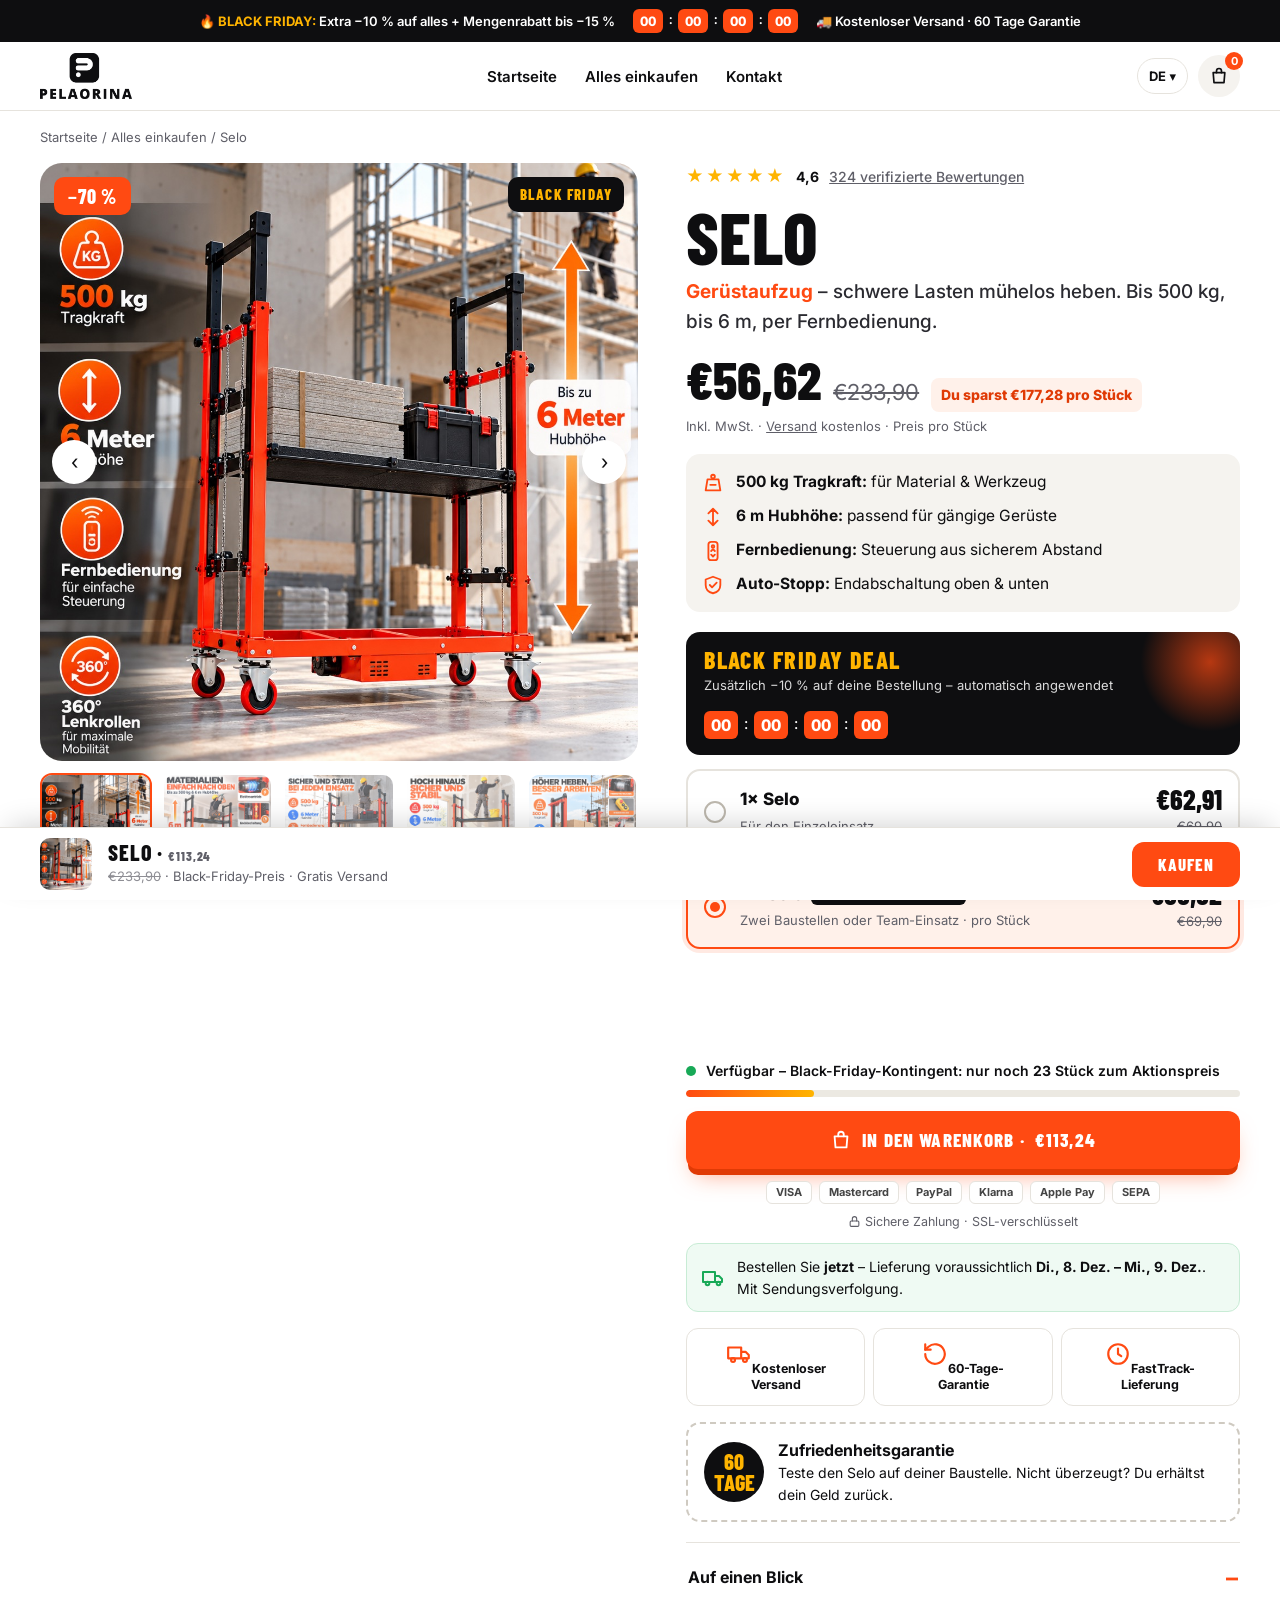
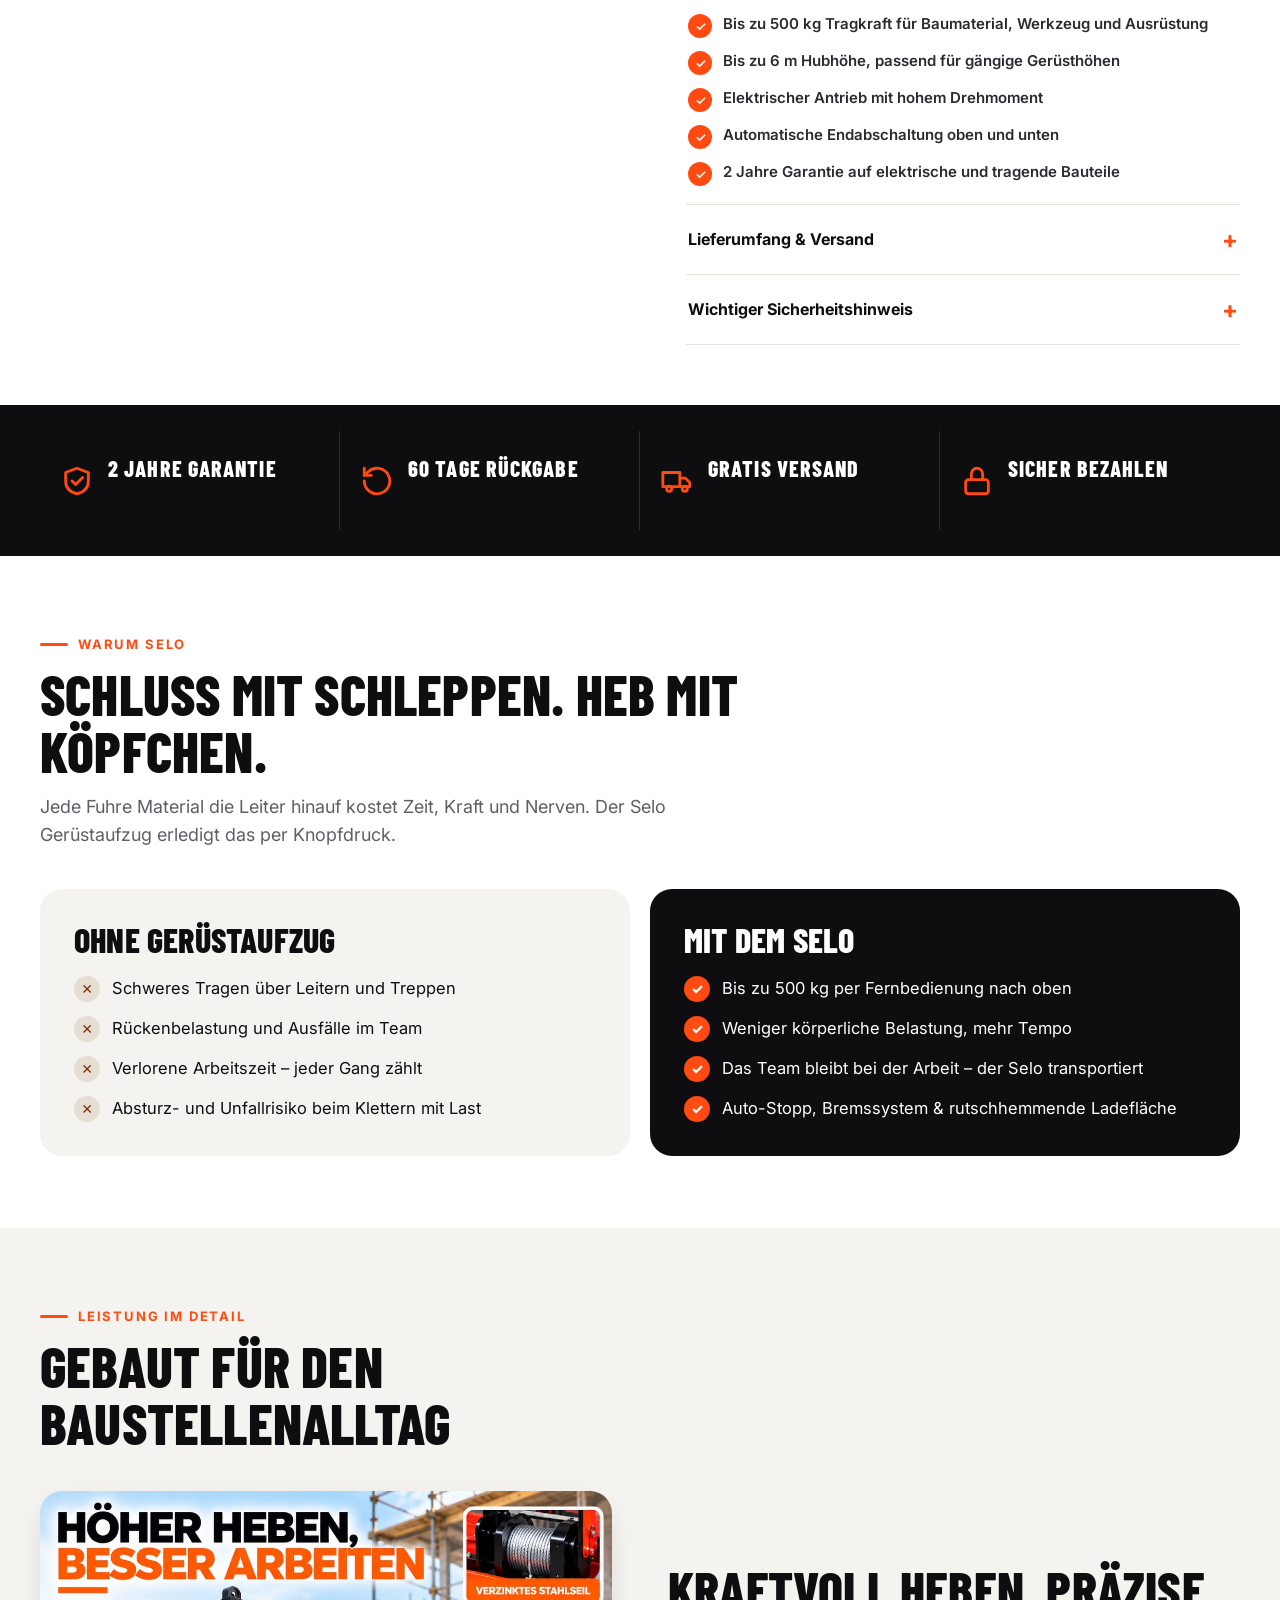
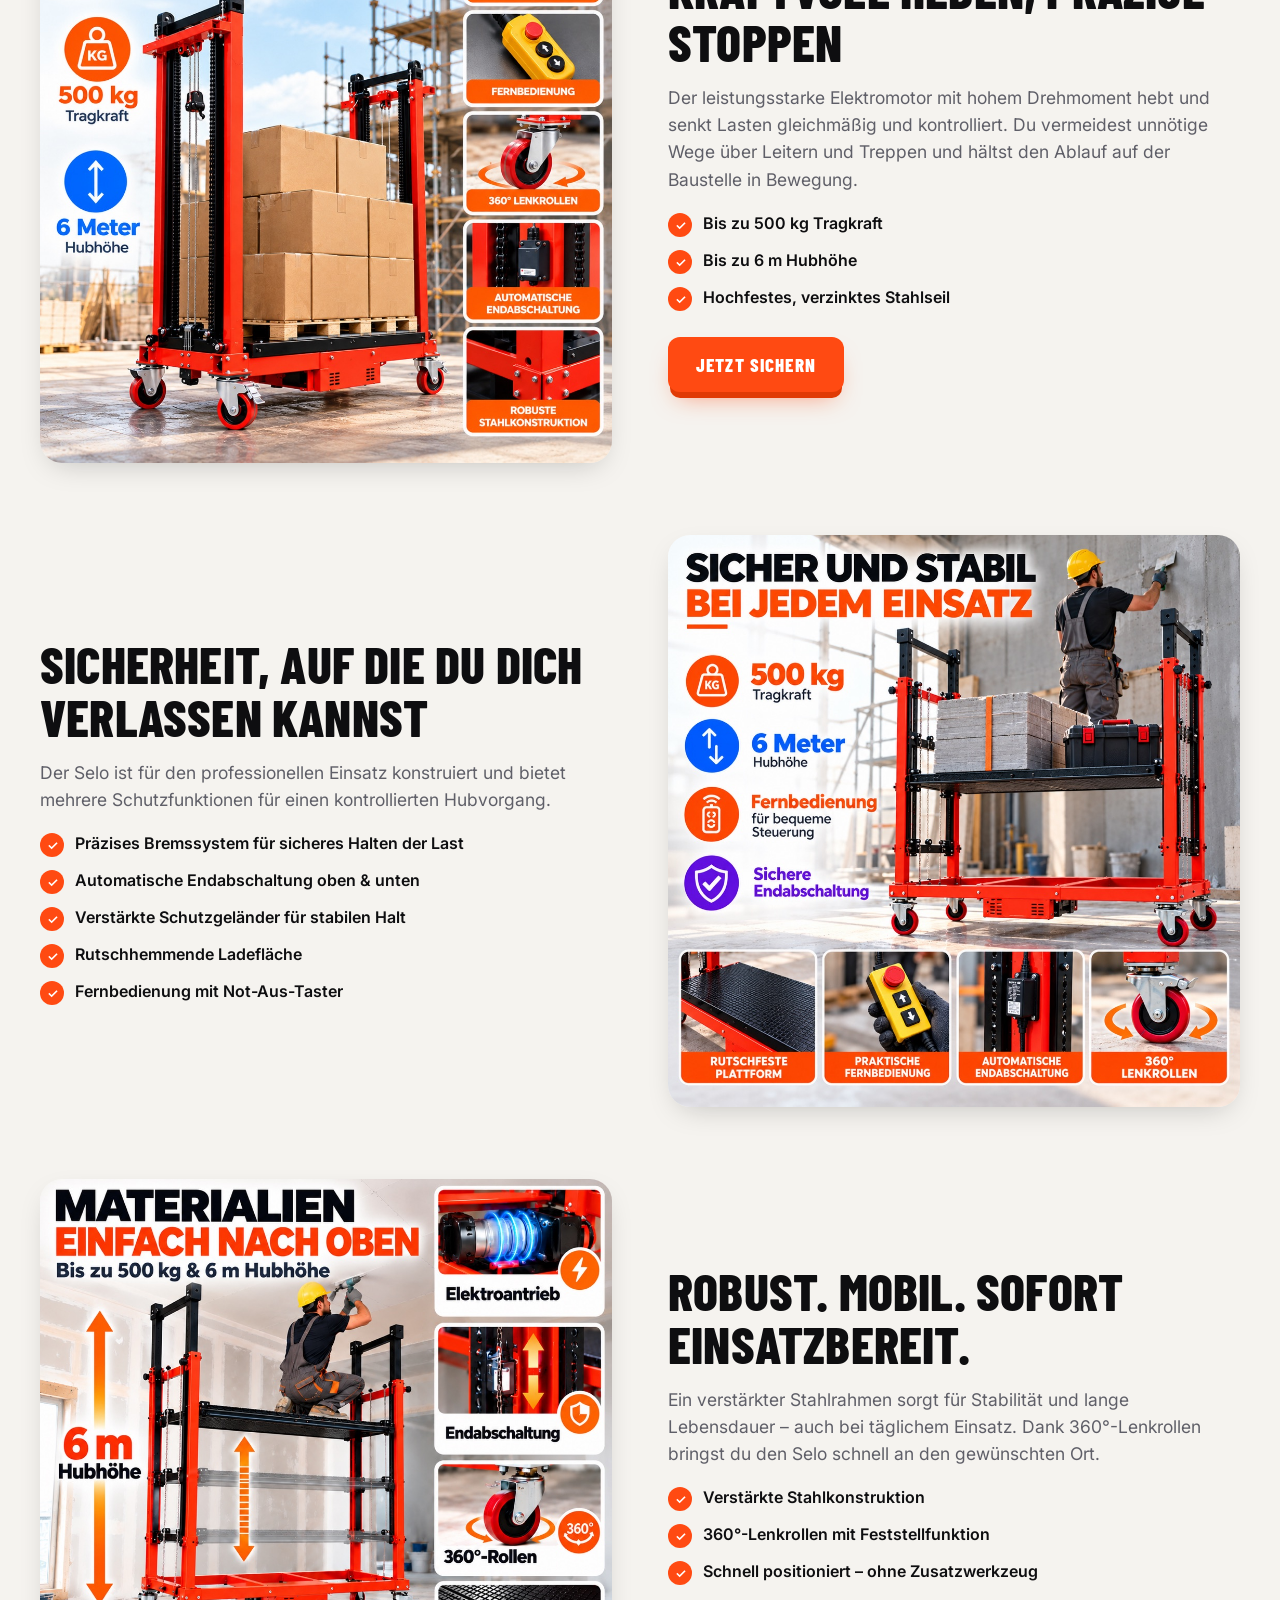
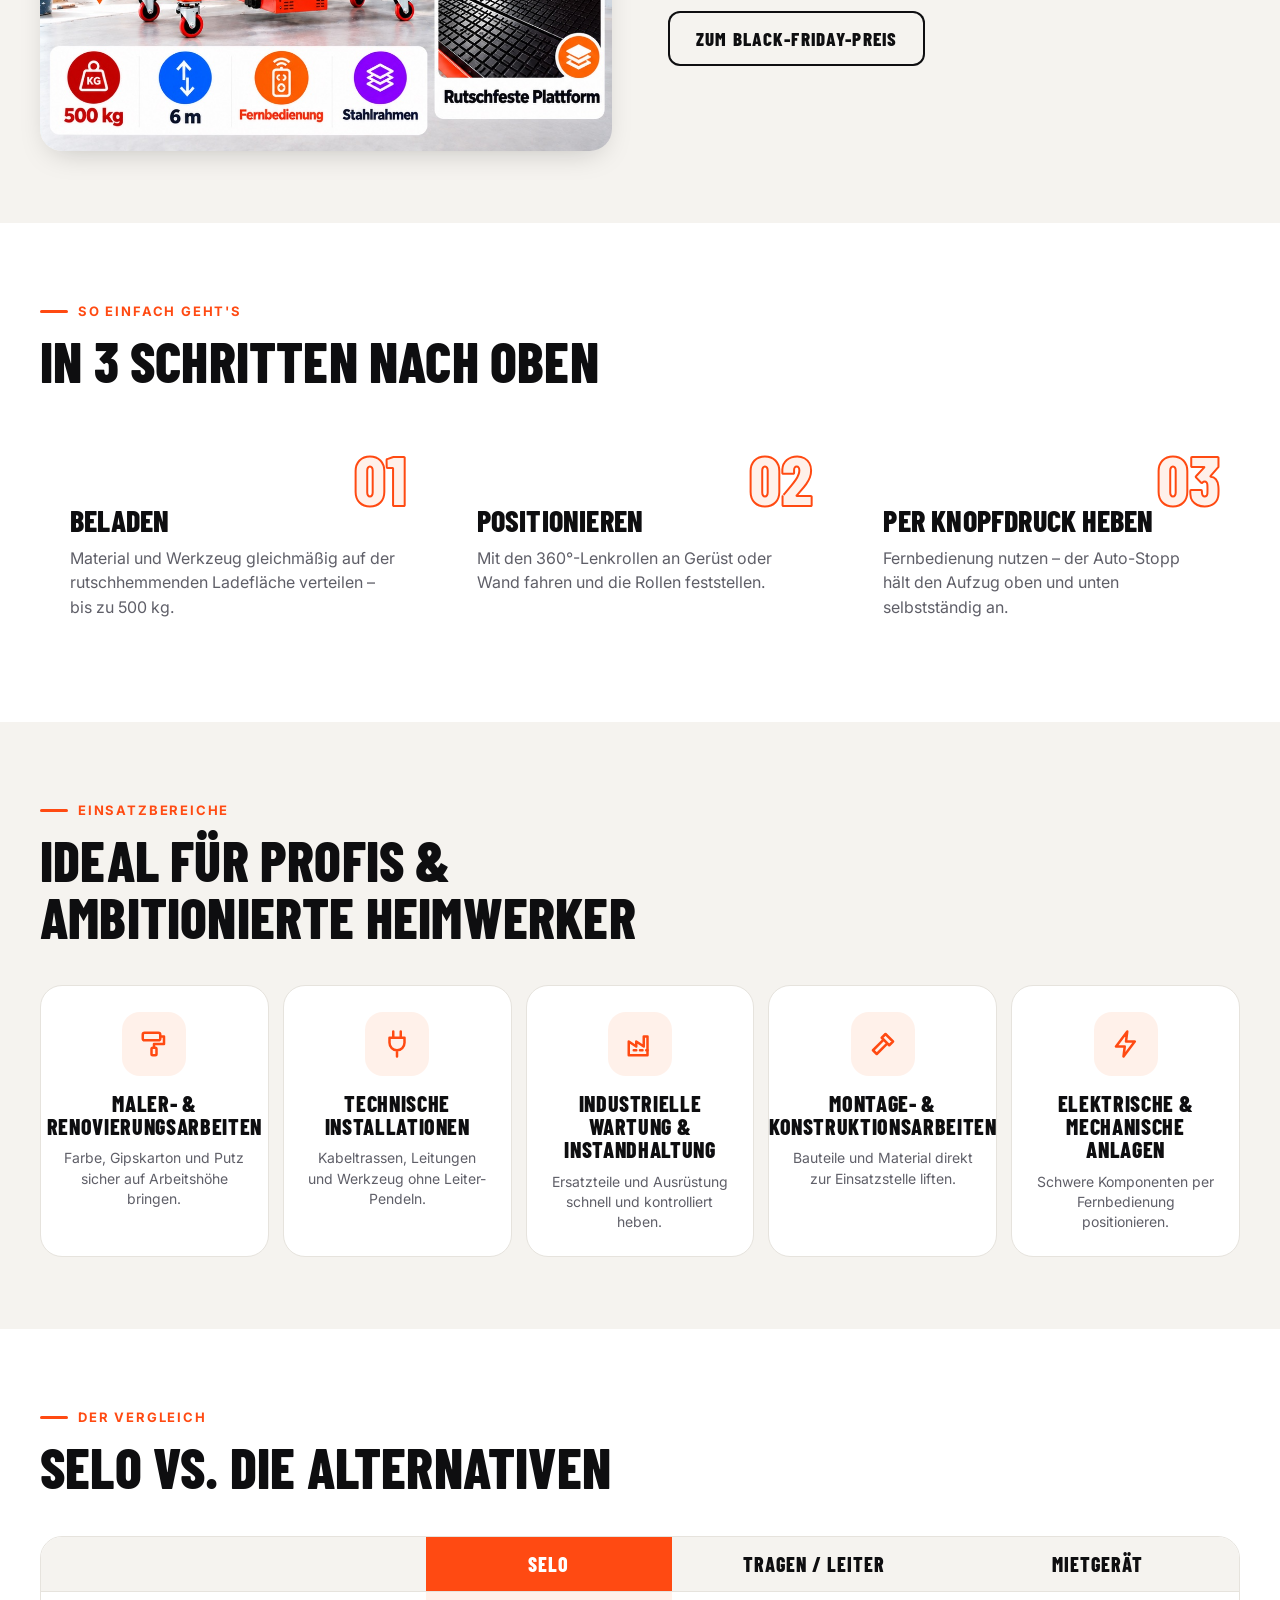
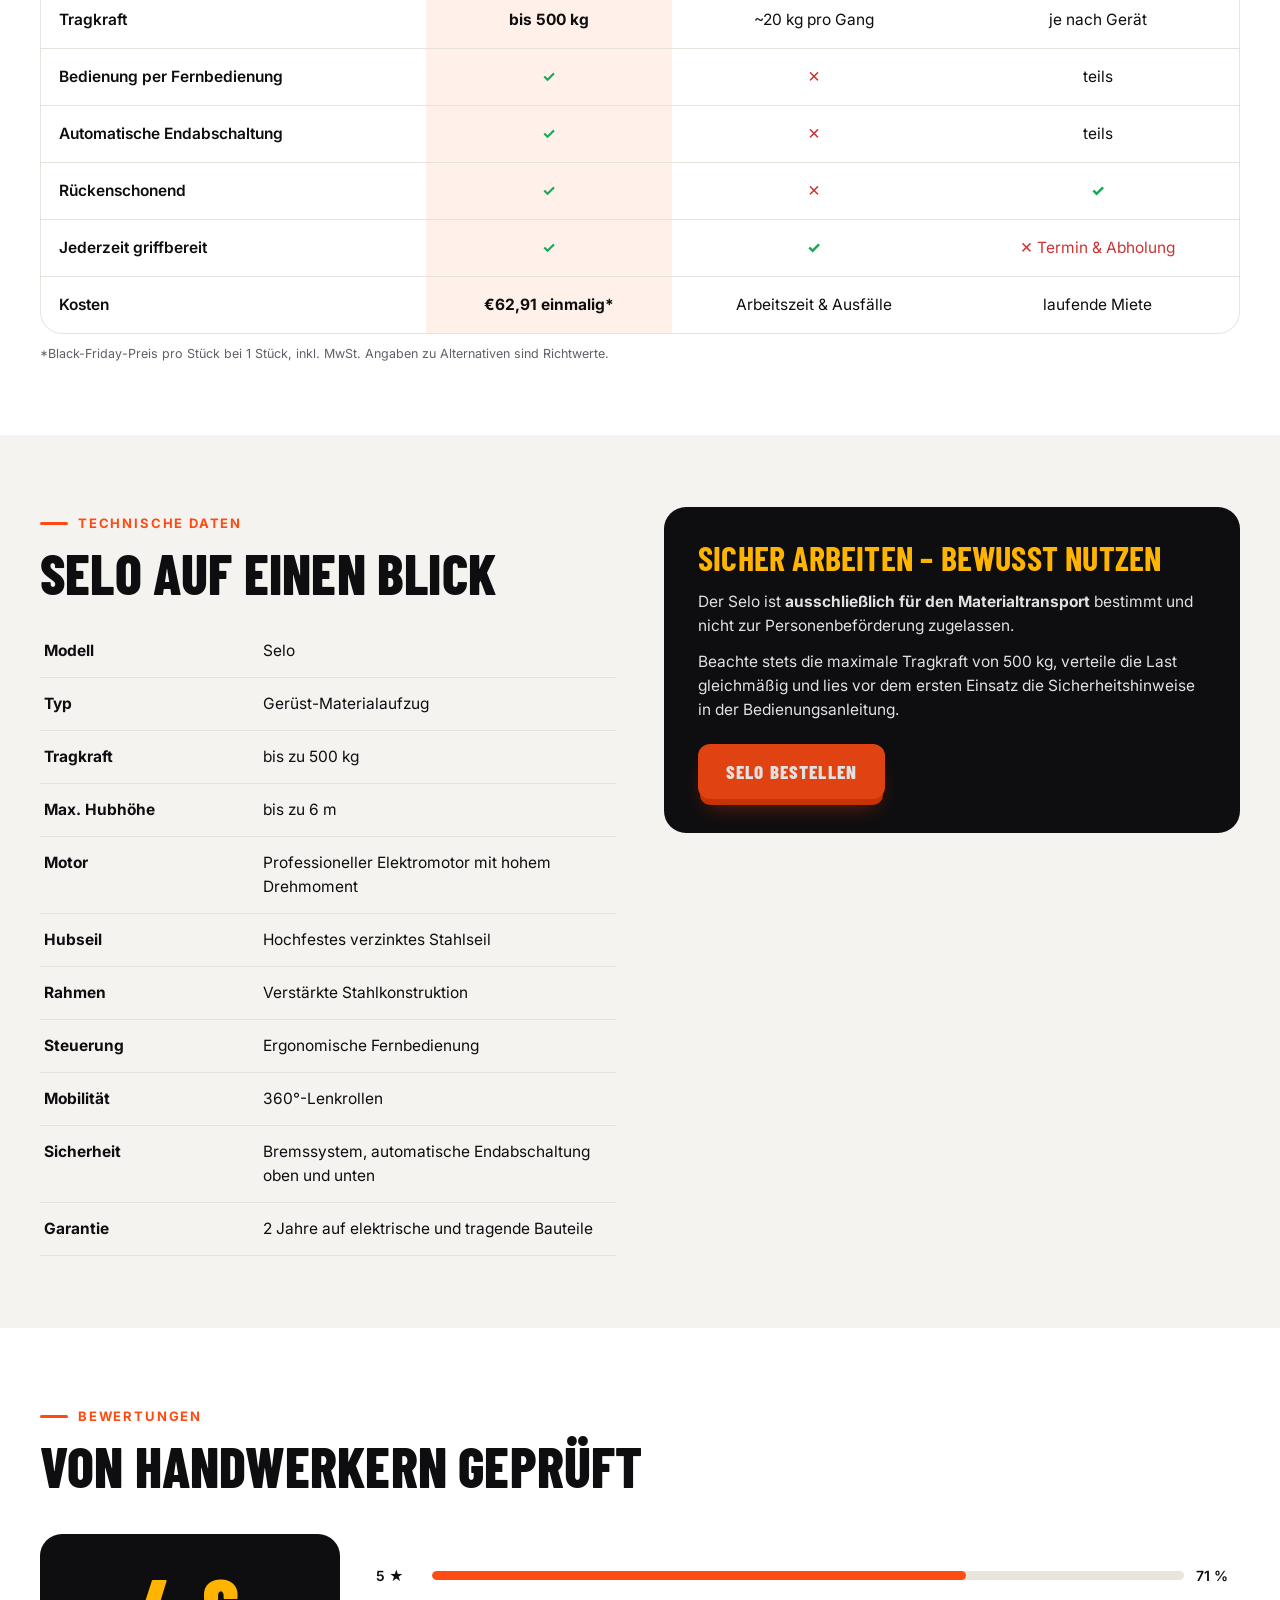
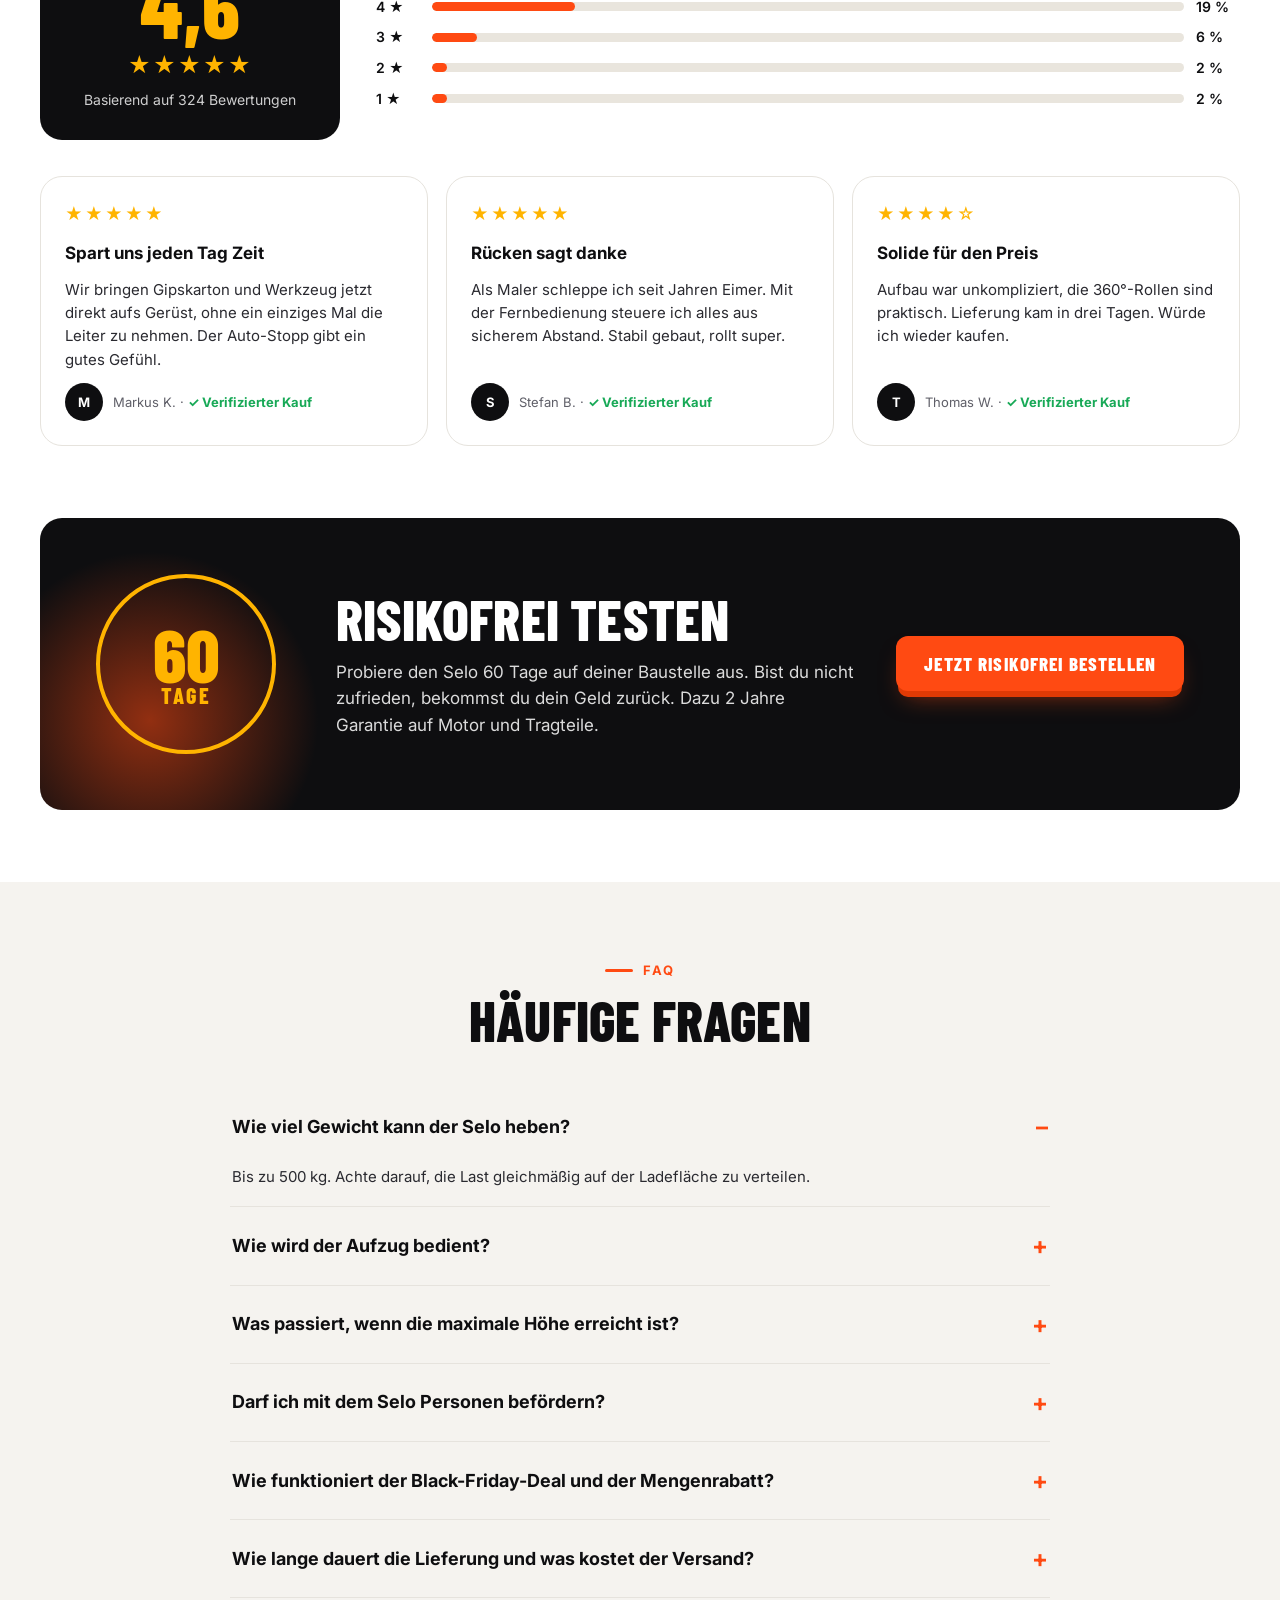
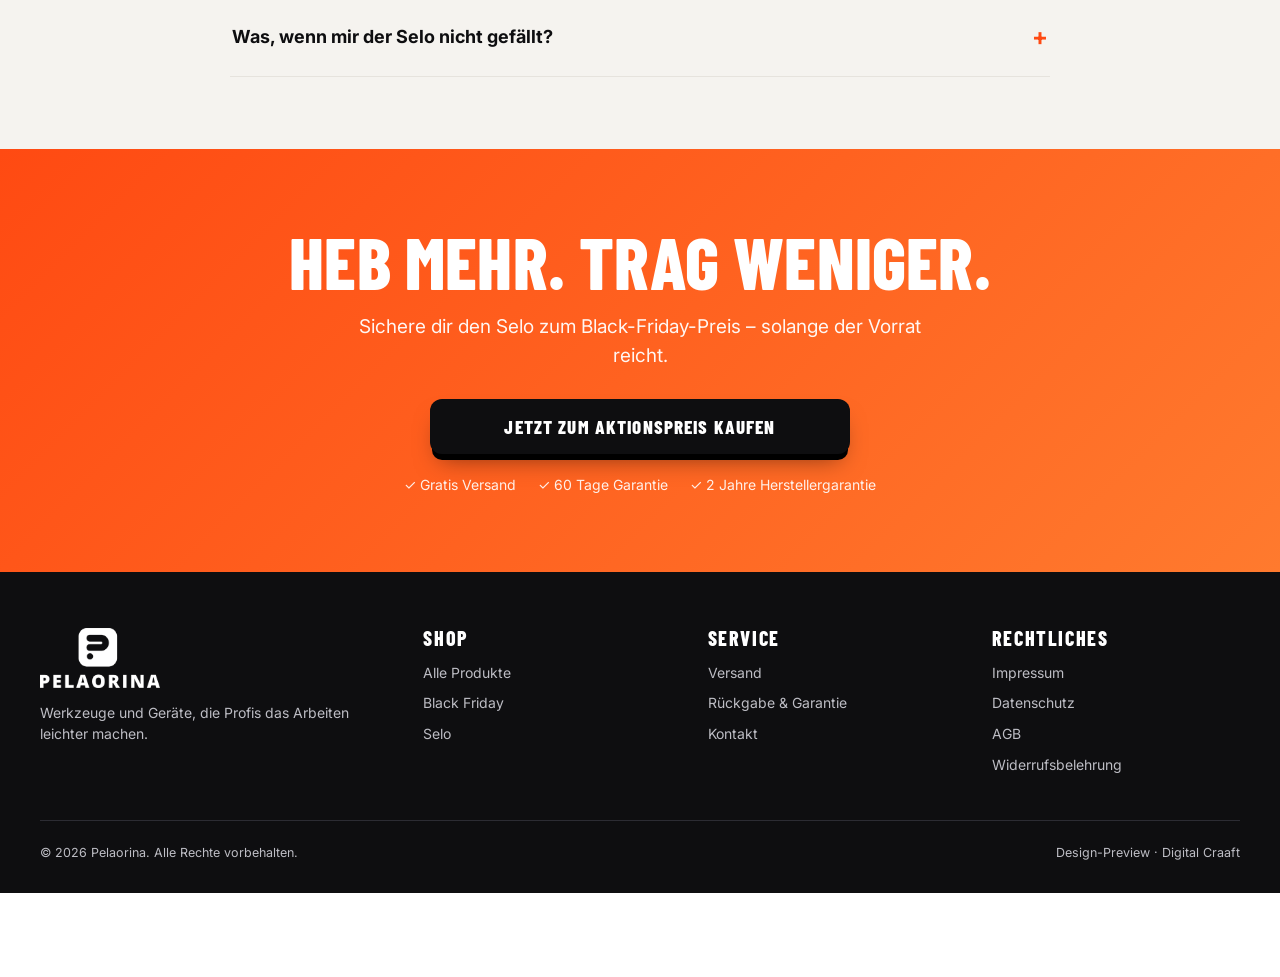
==== commit 36534a79: "Fix logo (trimmed light/dark versions), redesign use-case cards, mobile overflow Co-Authored-By: Cla" ====
--- a/index.html
+++ b/index.html
@@ -65,7 +65,7 @@
 
 <header class="top">
   <div class="wrap">
-    <a class="logo" href="#" aria-label="Pelaorina Startseite"><img src="assets/logo.png" alt="Pelaorina" width="46" height="46"></a>
+    <a class="logo" href="#" aria-label="Pelaorina Startseite"><img src="assets/logo-dark.png" alt="Pelaorina" width="96" height="48"></a>
     <nav class="main" aria-label="Hauptnavigation">
       <a href="#">Startseite</a><a href="#">Alles einkaufen</a><a href="#">Kontakt</a>
     </nav>
@@ -267,11 +267,11 @@
   <div class="wrap">
     <div class="sec-head rv-in"><span class="eyebrow">Einsatzbereiche</span><h2>Ideal für Profis &amp; ambitionierte Heimwerker</h2></div>
     <div class="cases rv-in">
-      <div class="case"><svg><use href="#i-roller"/></svg>Maler- &amp; Renovierungsarbeiten</div>
-      <div class="case"><svg><use href="#i-plug"/></svg>Technische Installationen</div>
-      <div class="case"><svg><use href="#i-factory"/></svg>Industrielle Wartung &amp; Instandhaltung</div>
-      <div class="case"><svg><use href="#i-hammer"/></svg>Montage- &amp; Konstruktionsarbeiten</div>
-      <div class="case"><svg><use href="#i-bolt"/></svg>Elektrische &amp; mechanische Anlagen</div>
+      <div class="case"><span class="ic"><svg width="30" height="30"><use href="#i-roller"/></svg></span><h3>Maler- &amp; Renovierungsarbeiten</h3><p>Farbe, Gipskarton und Putz sicher auf Arbeitshöhe bringen.</p></div>
+      <div class="case"><span class="ic"><svg width="30" height="30"><use href="#i-plug"/></svg></span><h3>Technische Installationen</h3><p>Kabeltrassen, Leitungen und Werkzeug ohne Leiter-Pendeln.</p></div>
+      <div class="case"><span class="ic"><svg width="30" height="30"><use href="#i-factory"/></svg></span><h3>Industrielle Wartung &amp; Instandhaltung</h3><p>Ersatzteile und Ausrüstung schnell und kontrolliert heben.</p></div>
+      <div class="case"><span class="ic"><svg width="30" height="30"><use href="#i-hammer"/></svg></span><h3>Montage- &amp; Konstruktionsarbeiten</h3><p>Bauteile und Material direkt zur Einsatzstelle liften.</p></div>
+      <div class="case"><span class="ic"><svg width="30" height="30"><use href="#i-bolt"/></svg></span><h3>Elektrische &amp; mechanische Anlagen</h3><p>Schwere Komponenten per Fernbedienung positionieren.</p></div>
     </div>
   </div>
 </section>
@@ -386,7 +386,7 @@
 <footer>
   <div class="wrap">
     <div class="f-grid">
-      <div><img src="assets/logo.png" alt="Pelaorina" width="64" height="64" style="filter:invert(1);mix-blend-mode:screen;margin-bottom:10px"><p>Werkzeuge und Geräte, die Profis das Arbeiten leichter machen.</p></div>
+      <div><img class="f-logo" src="assets/logo-light.png" alt="Pelaorina" width="140" height="70"><p>Werkzeuge und Geräte, die Profis das Arbeiten leichter machen.</p></div>
       <div><h5>Shop</h5><a href="#">Alle Produkte</a><a href="#">Black Friday</a><a href="#">Selo</a></div>
       <div><h5>Service</h5><a href="#">Versand</a><a href="#">Rückgabe &amp; Garantie</a><a href="#">Kontakt</a></div>
       <div><h5>Rechtliches</h5><a href="#">Impressum</a><a href="#">Datenschutz</a><a href="#">AGB</a><a href="#">Widerrufsbelehrung</a></div>
--- a/styles.css
+++ b/styles.css
@@ -41,7 +41,8 @@
 /* header */
 header.top{position:sticky;top:0;z-index:50;background:rgba(255,255,255,.94);backdrop-filter:blur(10px);border-bottom:1px solid var(--line)}
 header.top .wrap{display:flex;align-items:center;justify-content:space-between;height:68px;gap:20px}
-.logo img{height:46px;width:auto;mix-blend-mode:multiply}
+.logo img{height:46px;width:auto;display:block}
+.f-logo{height:60px;width:auto;margin-bottom:14px}
 nav.main{display:flex;gap:28px;font-weight:600;font-size:15px}
 nav.main a{text-decoration:none;position:relative}
 nav.main a:hover{color:var(--orange)}
@@ -175,9 +176,14 @@
 .step p{color:var(--mute)}
 
 /* use cases */
-.cases{display:grid;grid-template-columns:repeat(5,1fr);gap:14px}
-.case{background:#fff;border:1px solid var(--line);border-radius:var(--r);padding:22px 16px;text-align:center;font-weight:700;font-size:15px}
-.case svg{width:40px;height:40px;margin:0 auto 12px;color:var(--orange)}
+.cases{display:grid;grid-template-columns:repeat(5,minmax(0,1fr));gap:14px}
+.case{background:#fff;border:1px solid var(--line);border-radius:var(--r-lg);padding:26px 20px 24px;display:flex;flex-direction:column;align-items:center;text-align:center;gap:10px;transition:.25s}
+.case:hover{transform:translateY(-4px);box-shadow:var(--shadow);border-color:var(--orange)}
+.case .ic{width:64px;height:64px;border-radius:18px;background:var(--orange-l);color:var(--orange);display:grid;place-items:center;margin-bottom:6px;transition:.25s}
+.case:hover .ic{background:var(--orange);color:#fff}
+.case svg{display:block}
+.case h3{font:800 22px/1.05 var(--f-d);hyphens:auto;overflow-wrap:break-word;letter-spacing:.03em;text-transform:uppercase}
+.case p{font-size:14px;color:var(--mute);line-height:1.45}
 
 /* compare */
 .cmp{width:100%;border-collapse:separate;border-spacing:0;border-radius:var(--r-lg);overflow:hidden;border:1px solid var(--line);font-size:15.5px;background:#fff}
@@ -284,9 +290,9 @@
 /* responsive */
 @media(max-width:1020px){
   .pdp{grid-template-columns:1fr;gap:26px}.gallery{position:static}
-  .strip .wrap{grid-template-columns:1fr 1fr}.strip div:nth-child(2){border-right:0}.strip div:nth-child(-n+2){border-bottom:1px solid #2c2c33}
+  .strip .wrap{grid-template-columns:repeat(2,minmax(0,1fr))}.strip div:nth-child(2){border-right:0}.strip div:nth-child(-n+2){border-bottom:1px solid #2c2c33}
   .feat,.specs,.ps{grid-template-columns:1fr;gap:28px}.feat.rev .f-img{order:0}
-  .steps{grid-template-columns:1fr}.cases{grid-template-columns:repeat(2,1fr)}
+  .steps{grid-template-columns:1fr}.cases{grid-template-columns:repeat(2,minmax(0,1fr))}
   .rev-top{grid-template-columns:1fr}.reviews{grid-template-columns:1fr}
   .gbig{grid-template-columns:1fr;text-align:center;padding:38px 24px;justify-items:center}
   .f-grid{grid-template-columns:1fr 1fr}
@@ -294,6 +300,9 @@
 }
 @media(max-width:640px){
   .sec{padding:52px 0}
+  .strip div{padding:18px 12px;gap:10px}.strip svg{flex:0 0 28px;width:28px;height:28px}.strip b{font-size:18px}.strip span{font-size:12px}
+  .case{padding:20px 12px}.case h3{font-size:18px}.case p{font-size:13px}
+  .cases .case:last-child{grid-column:1/-1}
   .wrap{padding:0 16px}
   .g-thumbs{display:none}.g-dots{display:flex}.g-nav{display:none}
   .g-main{border-radius:0;margin:0 -16px;aspect-ratio:1/1}
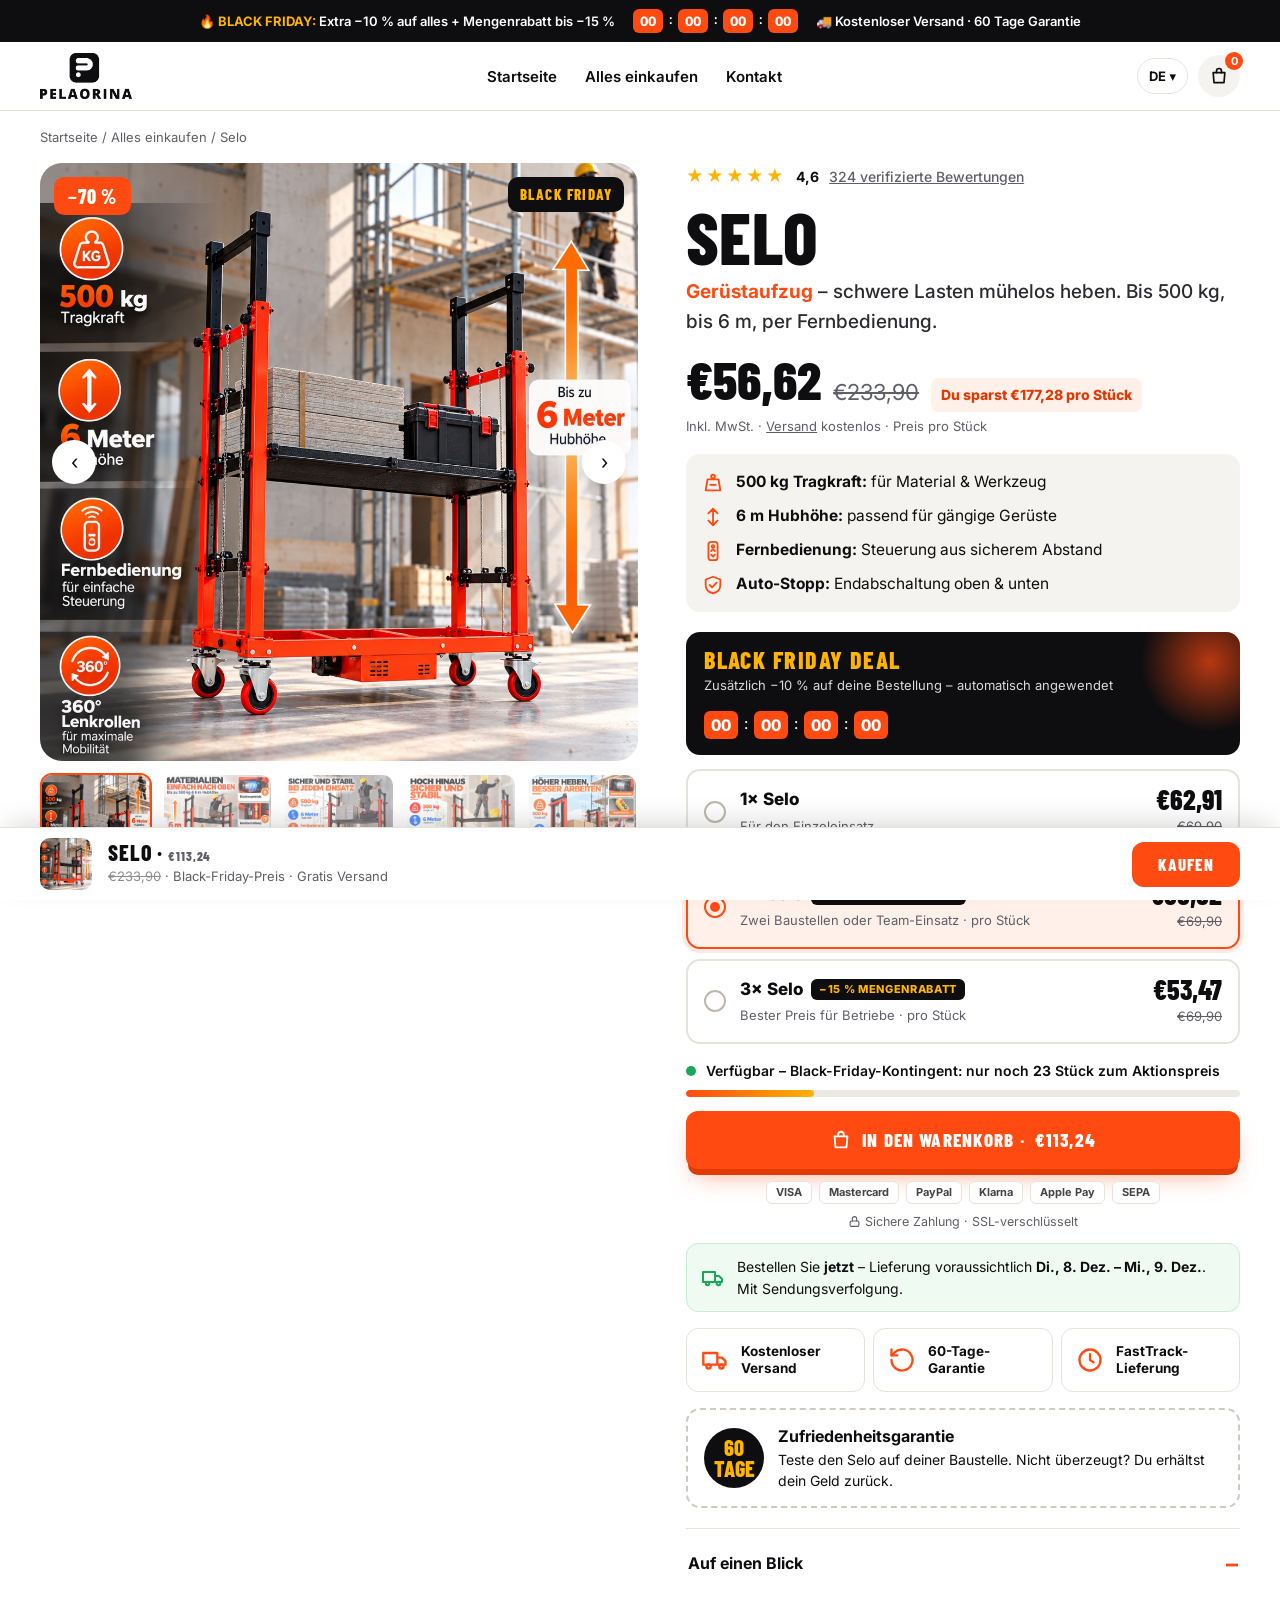
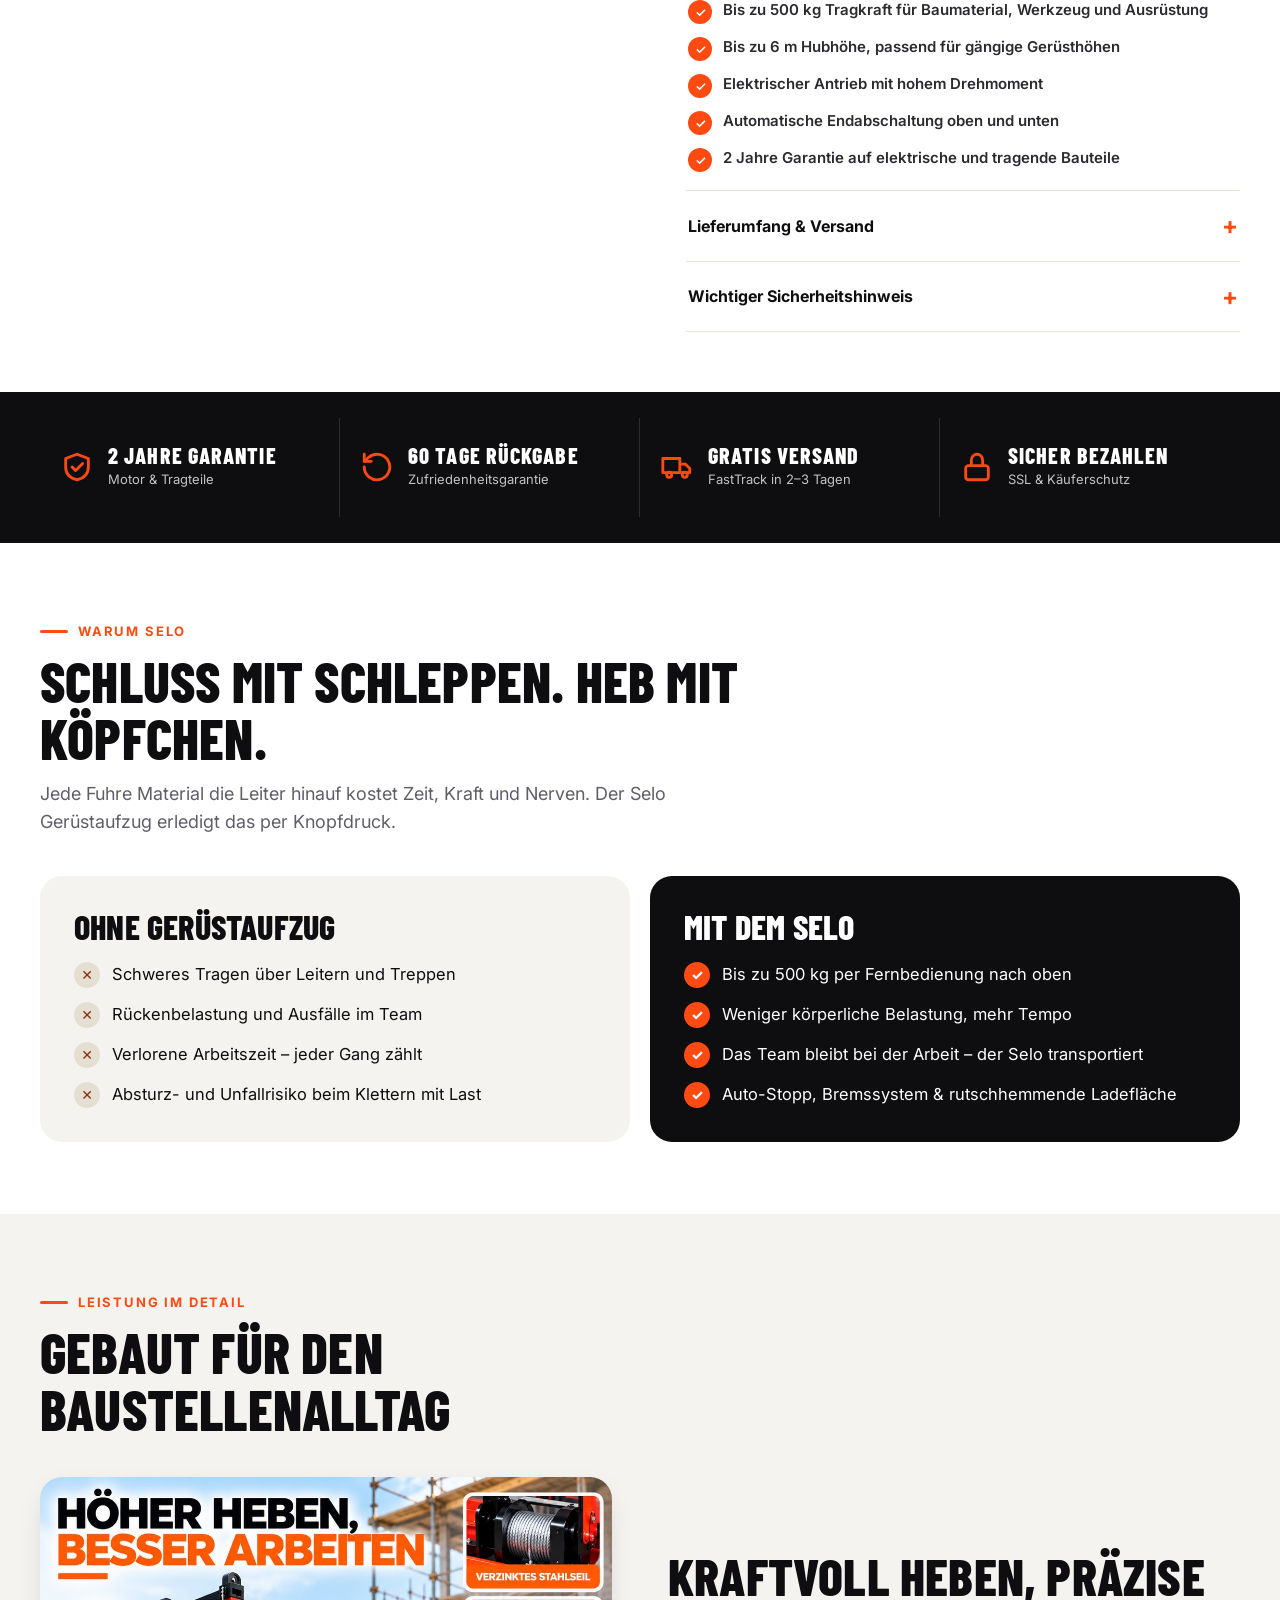
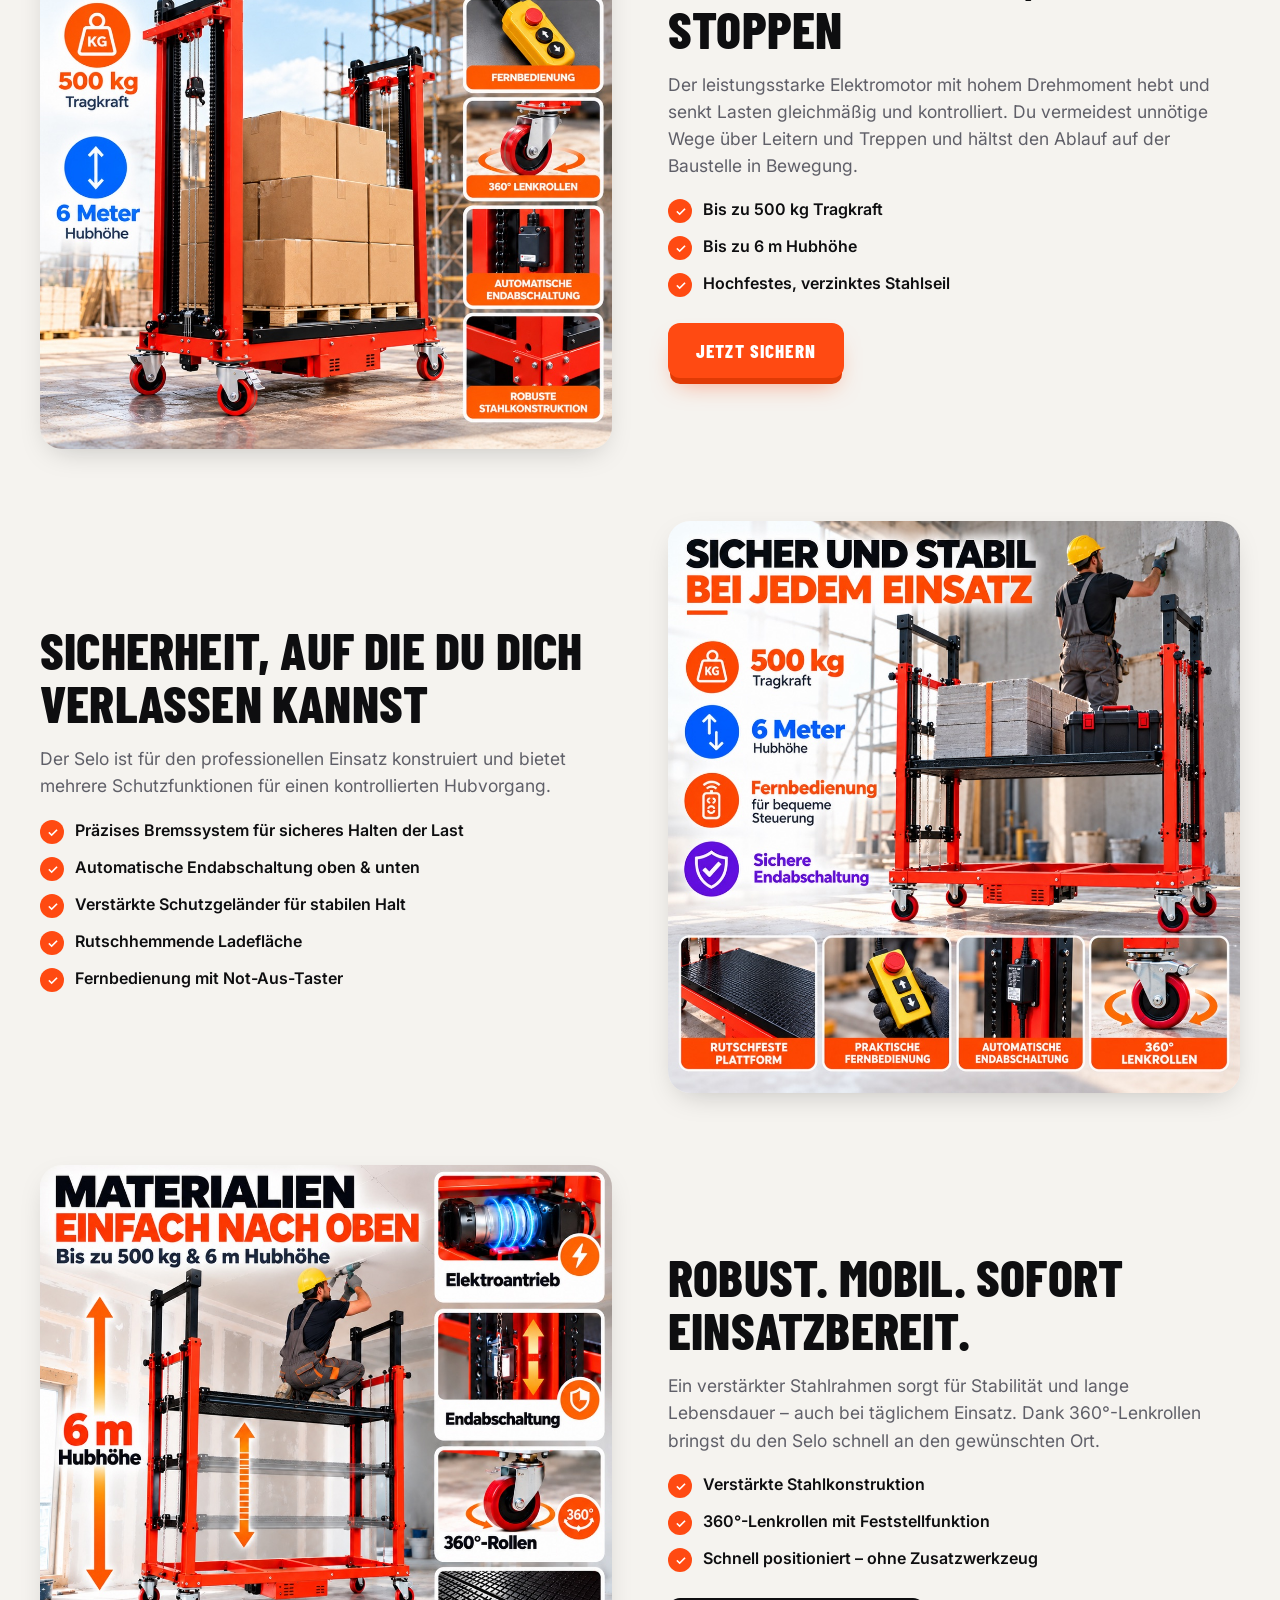
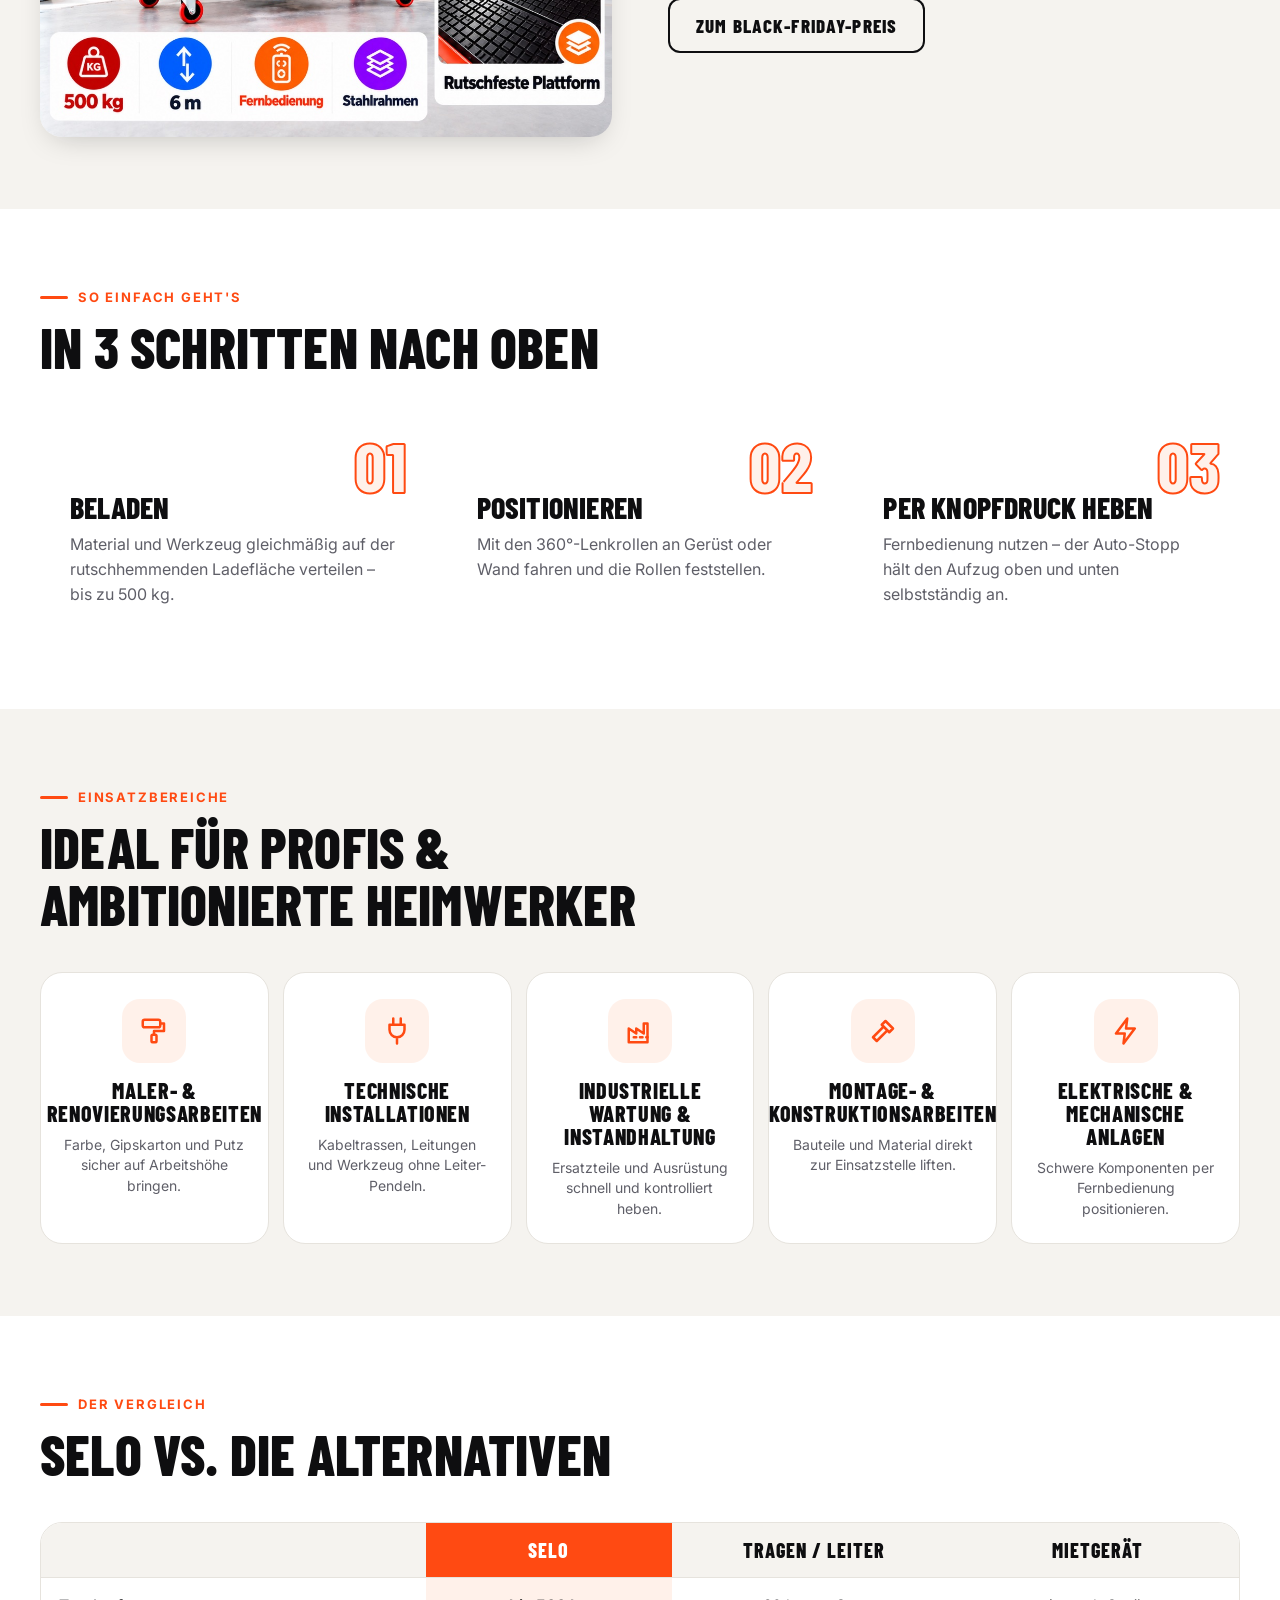
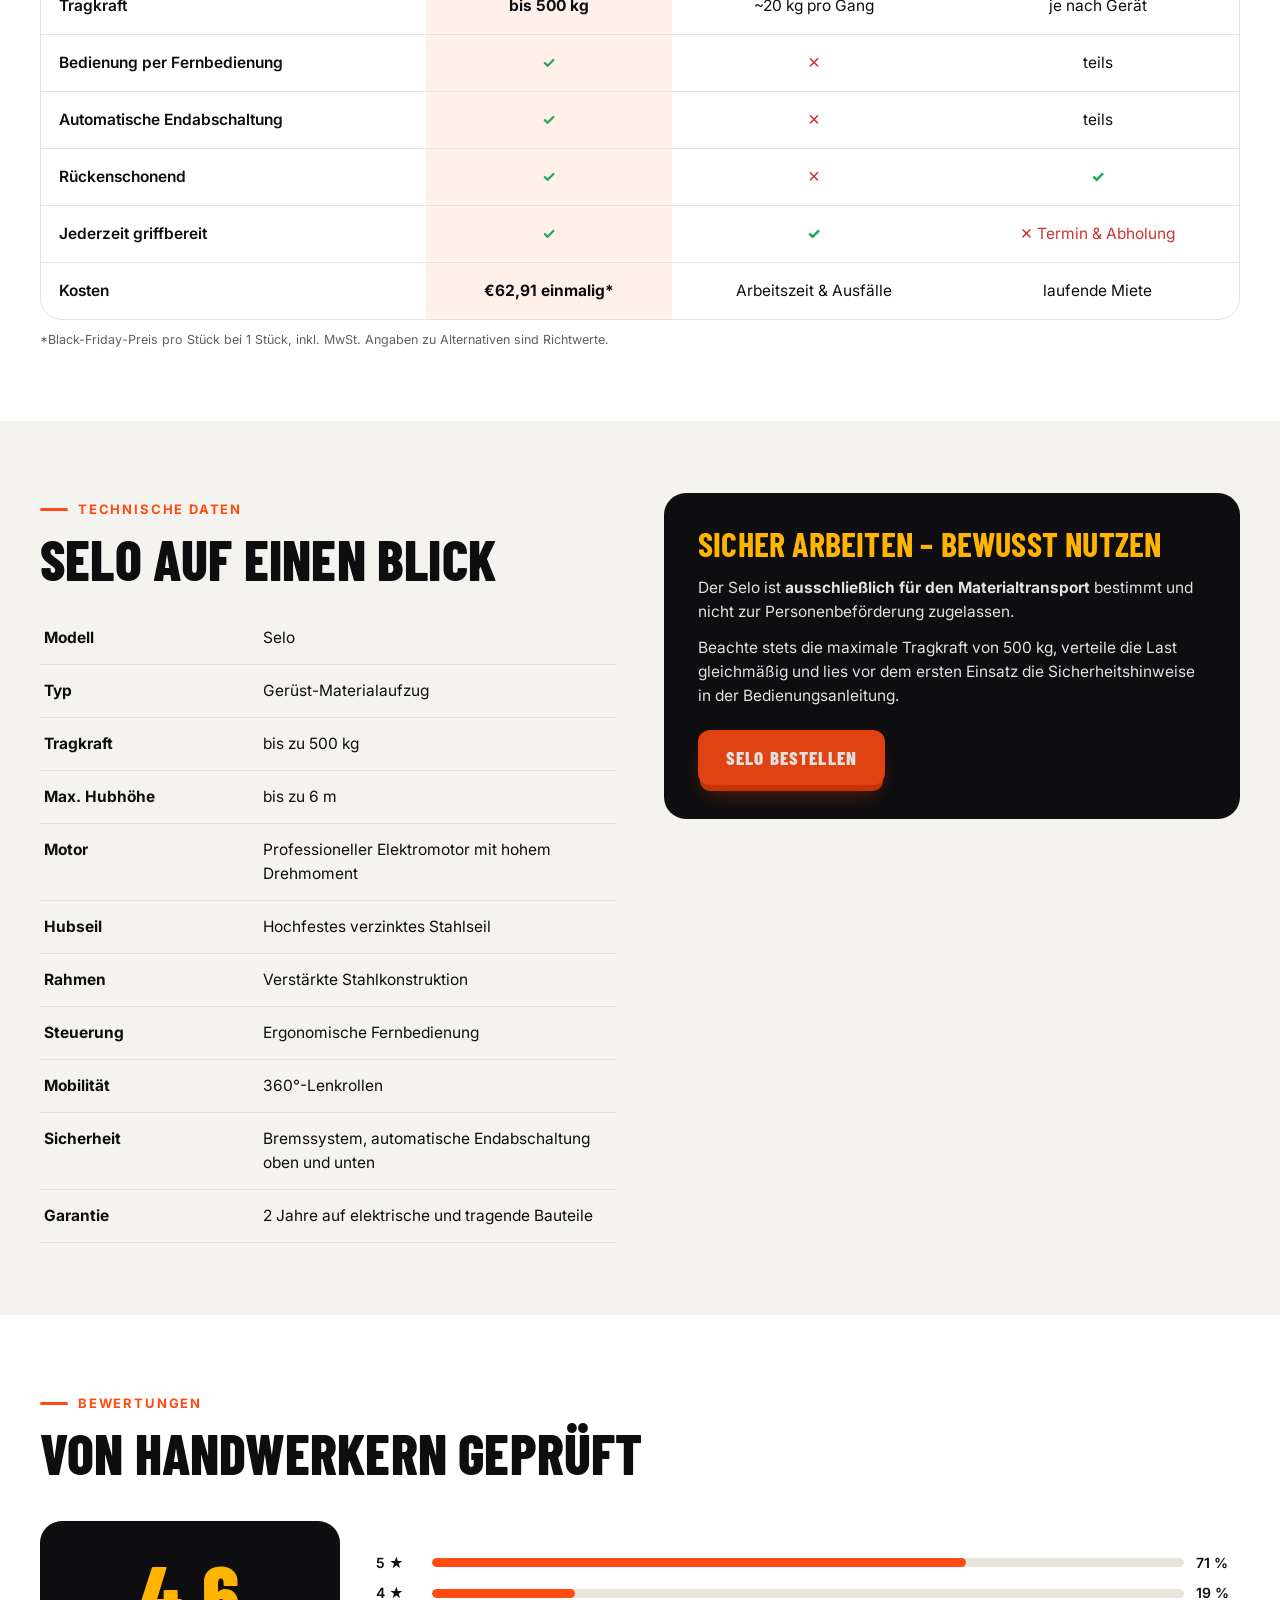
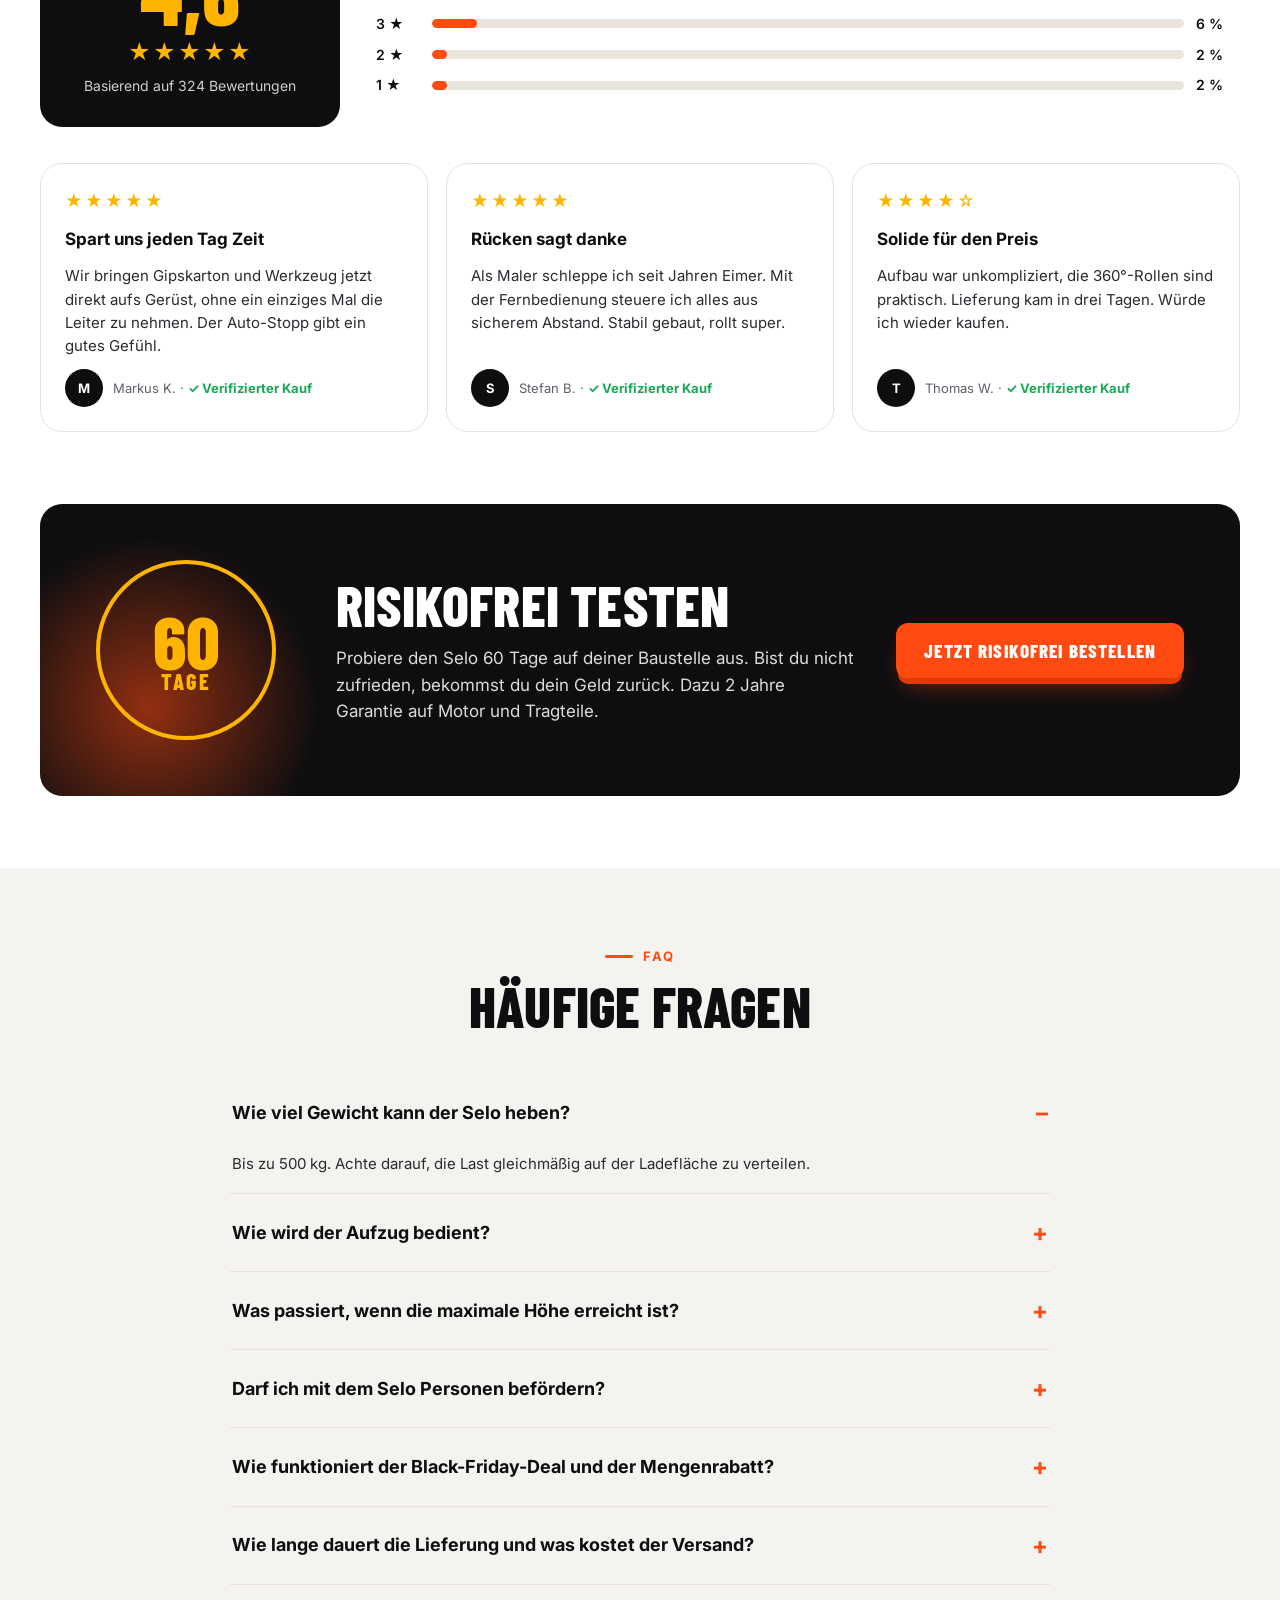
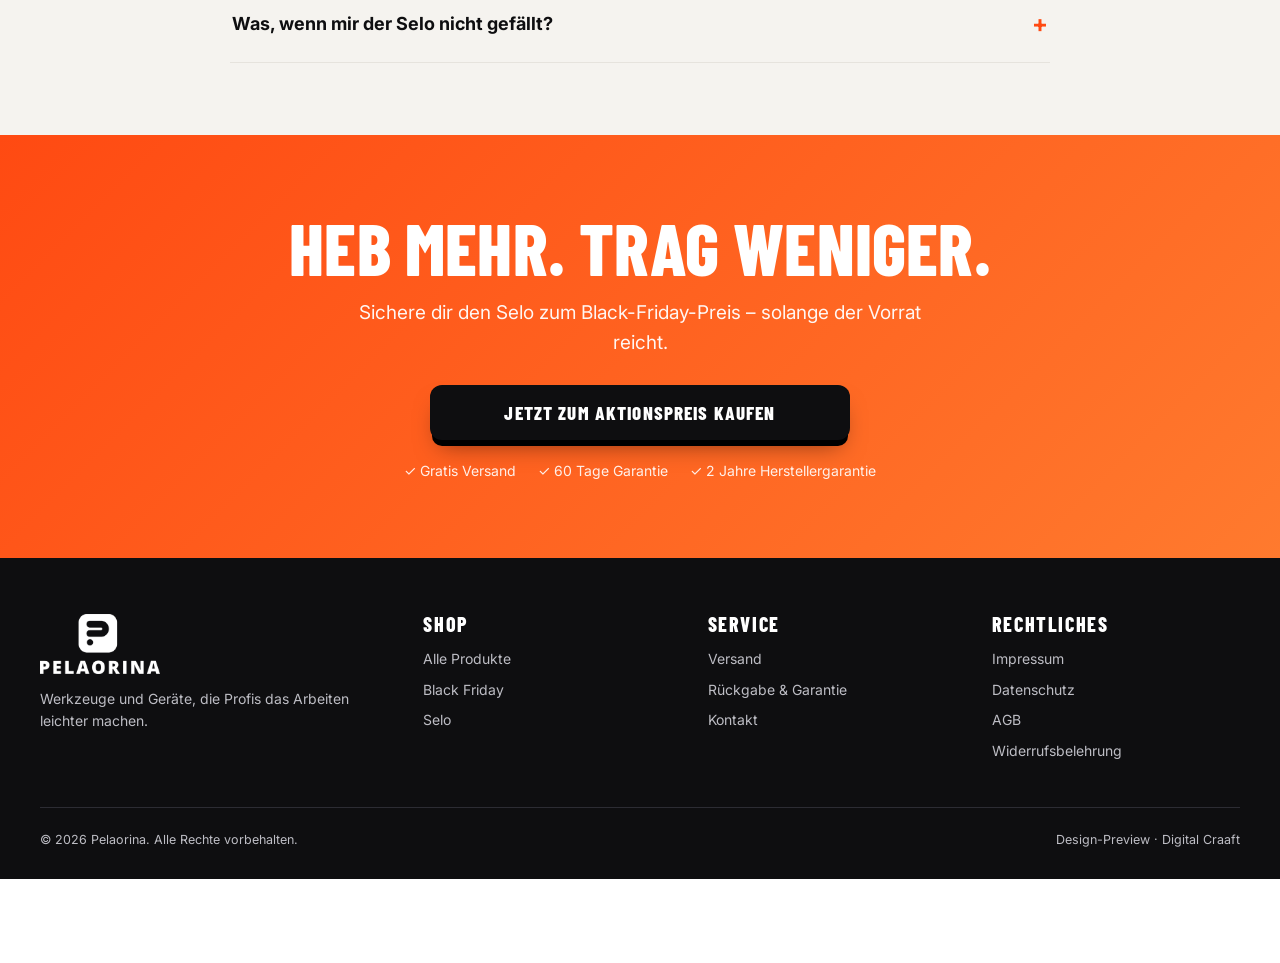
==== commit c6fadad4: "Mobile: show rating, title and subtitle above gallery Co-Authored-By: Claude Sonnet 5.5 <noreply@ant" ====
--- a/index.html
+++ b/index.html
@@ -110,9 +110,12 @@
 
     <!-- BUY BOX -->
     <div class="buy">
+      <div class="buy-head">
       <div class="rate"><span class="stars" aria-hidden="true">★★★★★</span><strong>4,6</strong><a href="#bewertungen">324 verifizierte Bewertungen</a></div>
       <h1>Selo</h1>
       <p class="sub"><b>Gerüstaufzug</b> – schwere Lasten mühelos heben. Bis 500 kg, bis 6 m, per Fernbedienung.</p>
+      </div>
+      <div class="buy-body">
 
       <div class="price-row">
         <span class="price" data-price>€62,91</span>
@@ -185,6 +188,7 @@
           </ul></div></details>
         <details class="acc"><summary>Lieferumfang &amp; Versand</summary><div class="acc-b">Selo Gerüstaufzug inkl. Fernbedienung und Bedienungsanleitung. Versand mit Sendungsverfolgung, kostenlos für alle Bestellungen. Lieferzeit 2–3 Werktage.</div></details>
         <details class="acc"><summary>Wichtiger Sicherheitshinweis</summary><div class="acc-b">Der Selo ist ausschließlich für den Transport von Material bestimmt und nicht zur Personenbeförderung zugelassen. Beachte stets die maximale Tragkraft sowie die Sicherheitshinweise in der Bedienungsanleitung.</div></details>
+      </div>
       </div>
     </div>
   </section>
--- a/styles.css
+++ b/styles.css
@@ -115,8 +115,8 @@
 .bar{height:7px;background:#ece9e2;border-radius:6px;overflow:hidden;margin:-4px 0 14px}
 .bar span{display:block;height:100%;width:23%;background:linear-gradient(90deg,var(--orange),var(--amber));border-radius:6px}
 .ship{display:grid;grid-template-columns:1fr 1fr 1fr;gap:8px;margin:16px 0}
-.ship div{border:1px solid var(--line);border-radius:12px;padding:12px 8px;text-align:center;font-size:12.5px;font-weight:700;line-height:1.25}
-.ship svg{width:26px;height:26px;margin:0 auto 6px;color:var(--orange)}
+.ship div{display:flex;align-items:center;gap:12px;border:1px solid var(--line);border-radius:12px;padding:14px;text-align:left;font-size:13.5px;font-weight:700;line-height:1.25}
+.ship svg{display:block;flex:0 0 28px;width:28px;height:28px;color:var(--orange)}
 .pay{display:flex;gap:7px;align-items:center;justify-content:center;flex-wrap:wrap;margin-top:12px}
 .pay span{border:1px solid var(--line);border-radius:6px;padding:5px 9px;font:700 11px/1 var(--f-b);color:#444;background:#fff}
 .secure{font-size:12.5px;color:var(--mute);text-align:center;margin-top:8px}
@@ -200,7 +200,7 @@
 .spec-t{width:100%;border-collapse:collapse}
 .spec-t td{padding:14px 4px;border-bottom:1px solid var(--line);font-size:15.5px;vertical-align:top}
 .spec-t td:first-child{font-weight:700;width:38%}
-.callout{background:var(--ink);color:#fff;border-radius:var(--r-lg);padding:34px}
+.callout{position:sticky;top:96px;background:var(--ink);color:#fff;border-radius:var(--r-lg);padding:34px}
 .callout h3{font-size:34px;color:var(--amber);margin-bottom:14px}
 .callout p{opacity:.88;font-size:15.5px}
 .callout p+p{margin-top:12px}
@@ -289,8 +289,10 @@
 
 /* responsive */
 @media(max-width:1020px){
-  .pdp{grid-template-columns:1fr;gap:26px}.gallery{position:static}
+  .pdp{grid-template-columns:1fr;gap:20px}.gallery{position:static;order:2}
+  .buy{display:contents}.buy-head{order:1}.buy-head .sub{margin-bottom:0}.buy-body{order:3}
   .strip .wrap{grid-template-columns:repeat(2,minmax(0,1fr))}.strip div:nth-child(2){border-right:0}.strip div:nth-child(-n+2){border-bottom:1px solid #2c2c33}
+  .callout{position:static}
   .feat,.specs,.ps{grid-template-columns:1fr;gap:28px}.feat.rev .f-img{order:0}
   .steps{grid-template-columns:1fr}.cases{grid-template-columns:repeat(2,minmax(0,1fr))}
   .rev-top{grid-template-columns:1fr}.reviews{grid-template-columns:1fr}
@@ -314,7 +316,7 @@
   .toast{bottom:92px;left:10px;right:10px;max-width:none}
   .sticky .si span{display:none}
   .sticky .btn{padding:13px 18px;font-size:16px}
-  .ship div{font-size:11.5px;padding:10px 4px}
+  .ship{grid-template-columns:1fr}.ship div{font-size:14px;padding:12px 14px}
   .gbig .seal{width:140px;height:140px;font-size:56px}
 }
 @media(prefers-reduced-motion:reduce){*{animation:none!important;transition:none!important}}
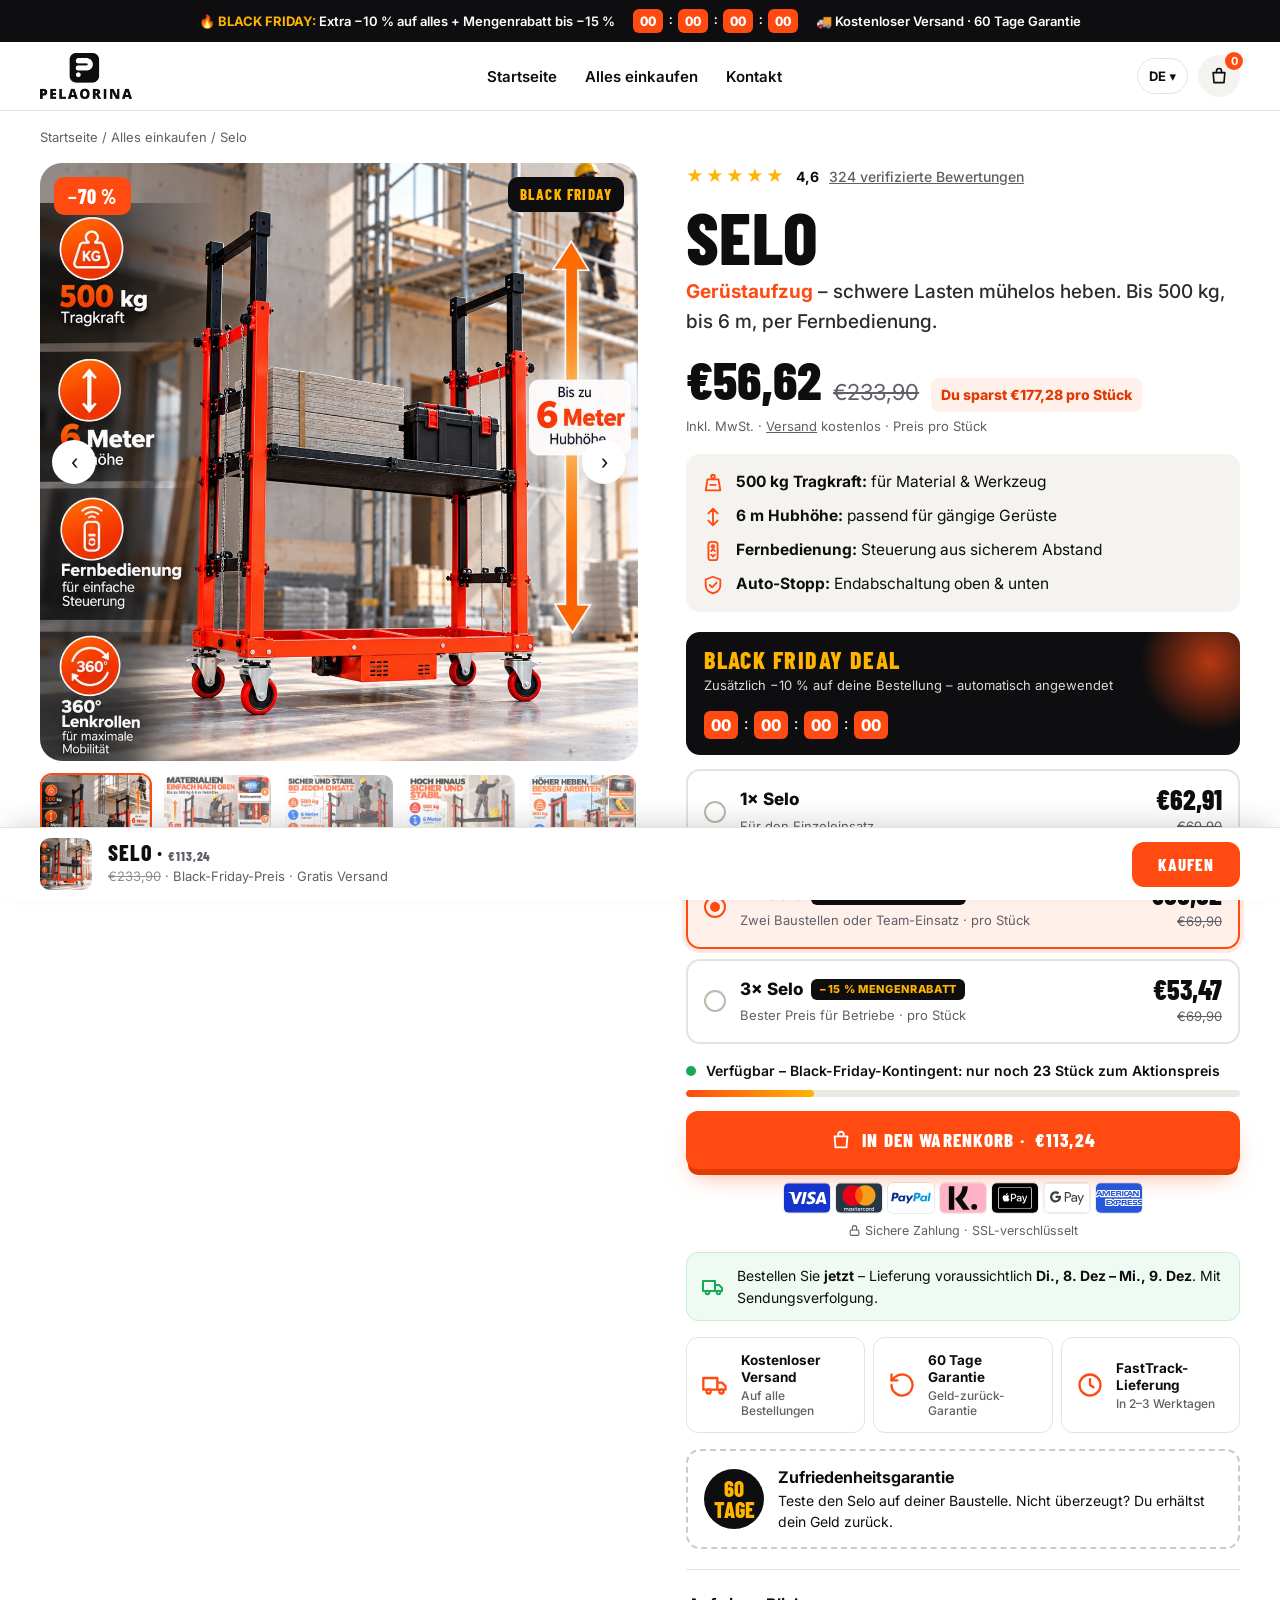
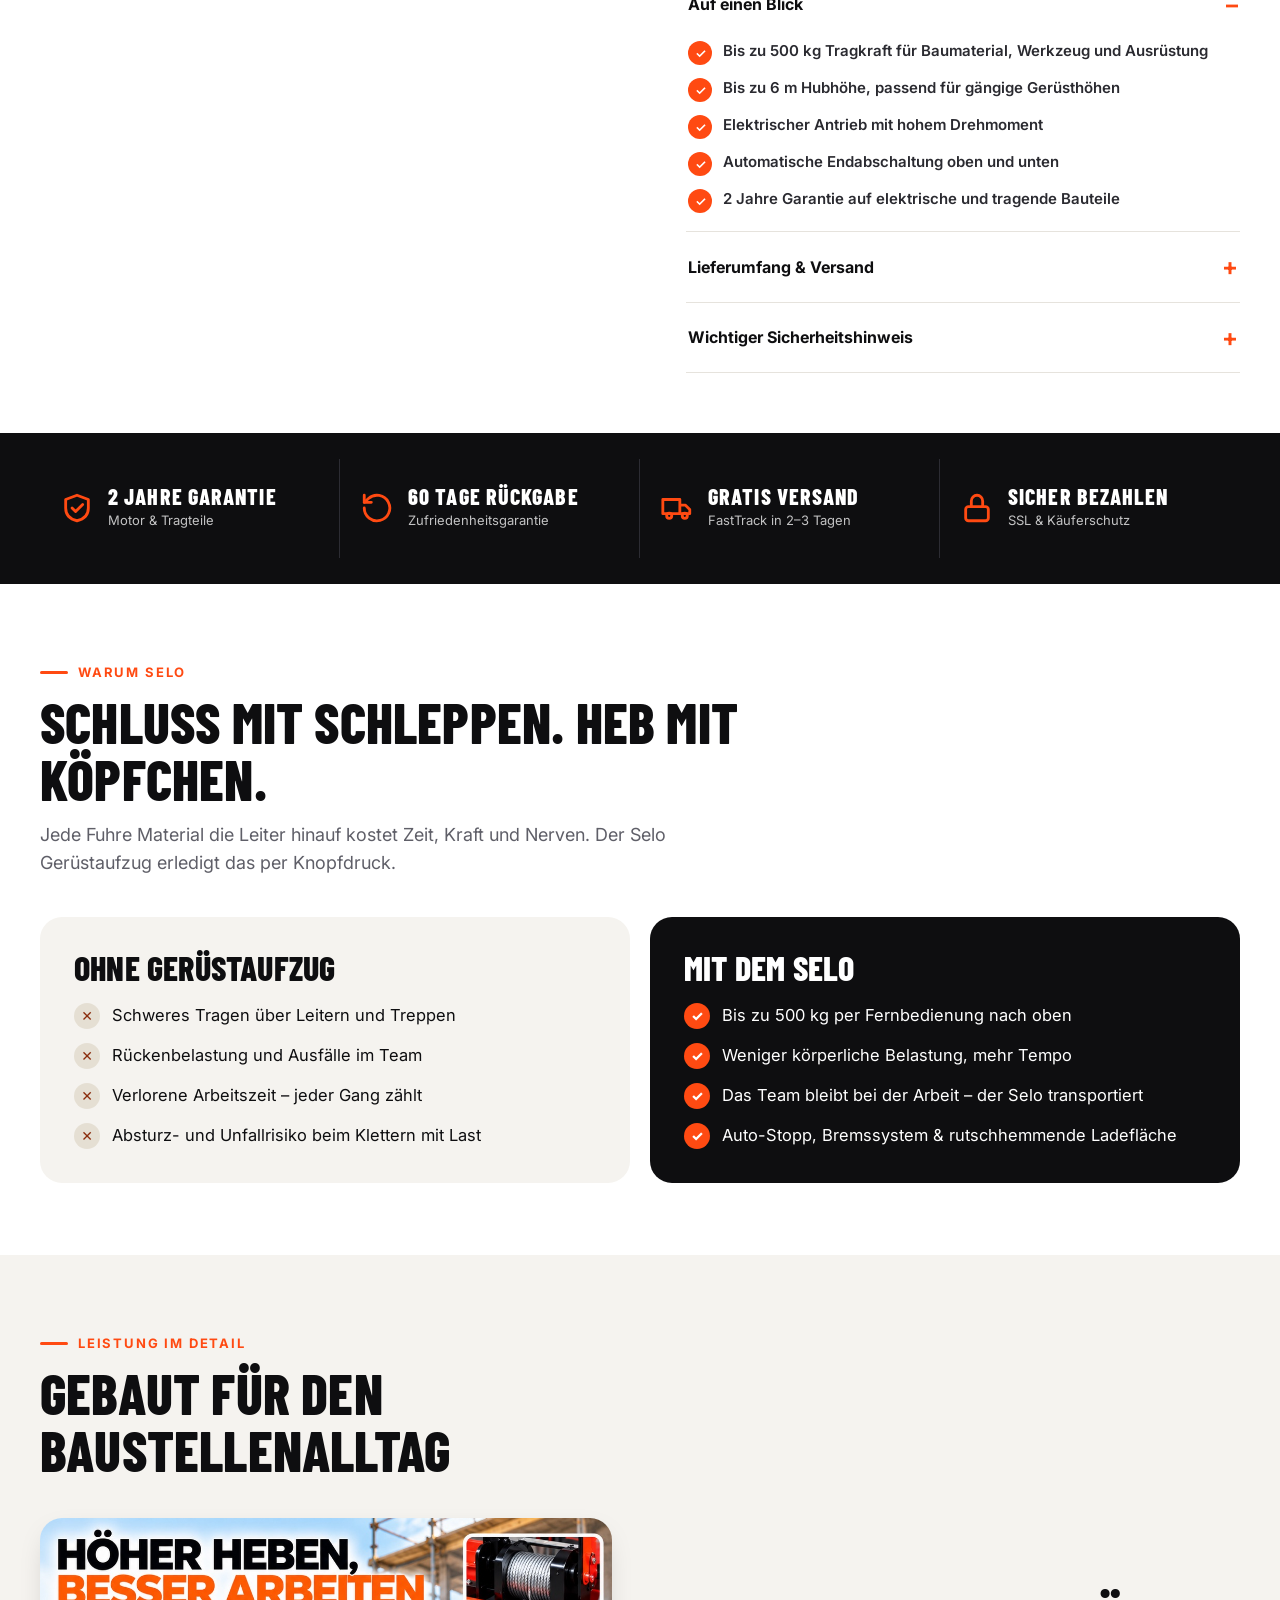
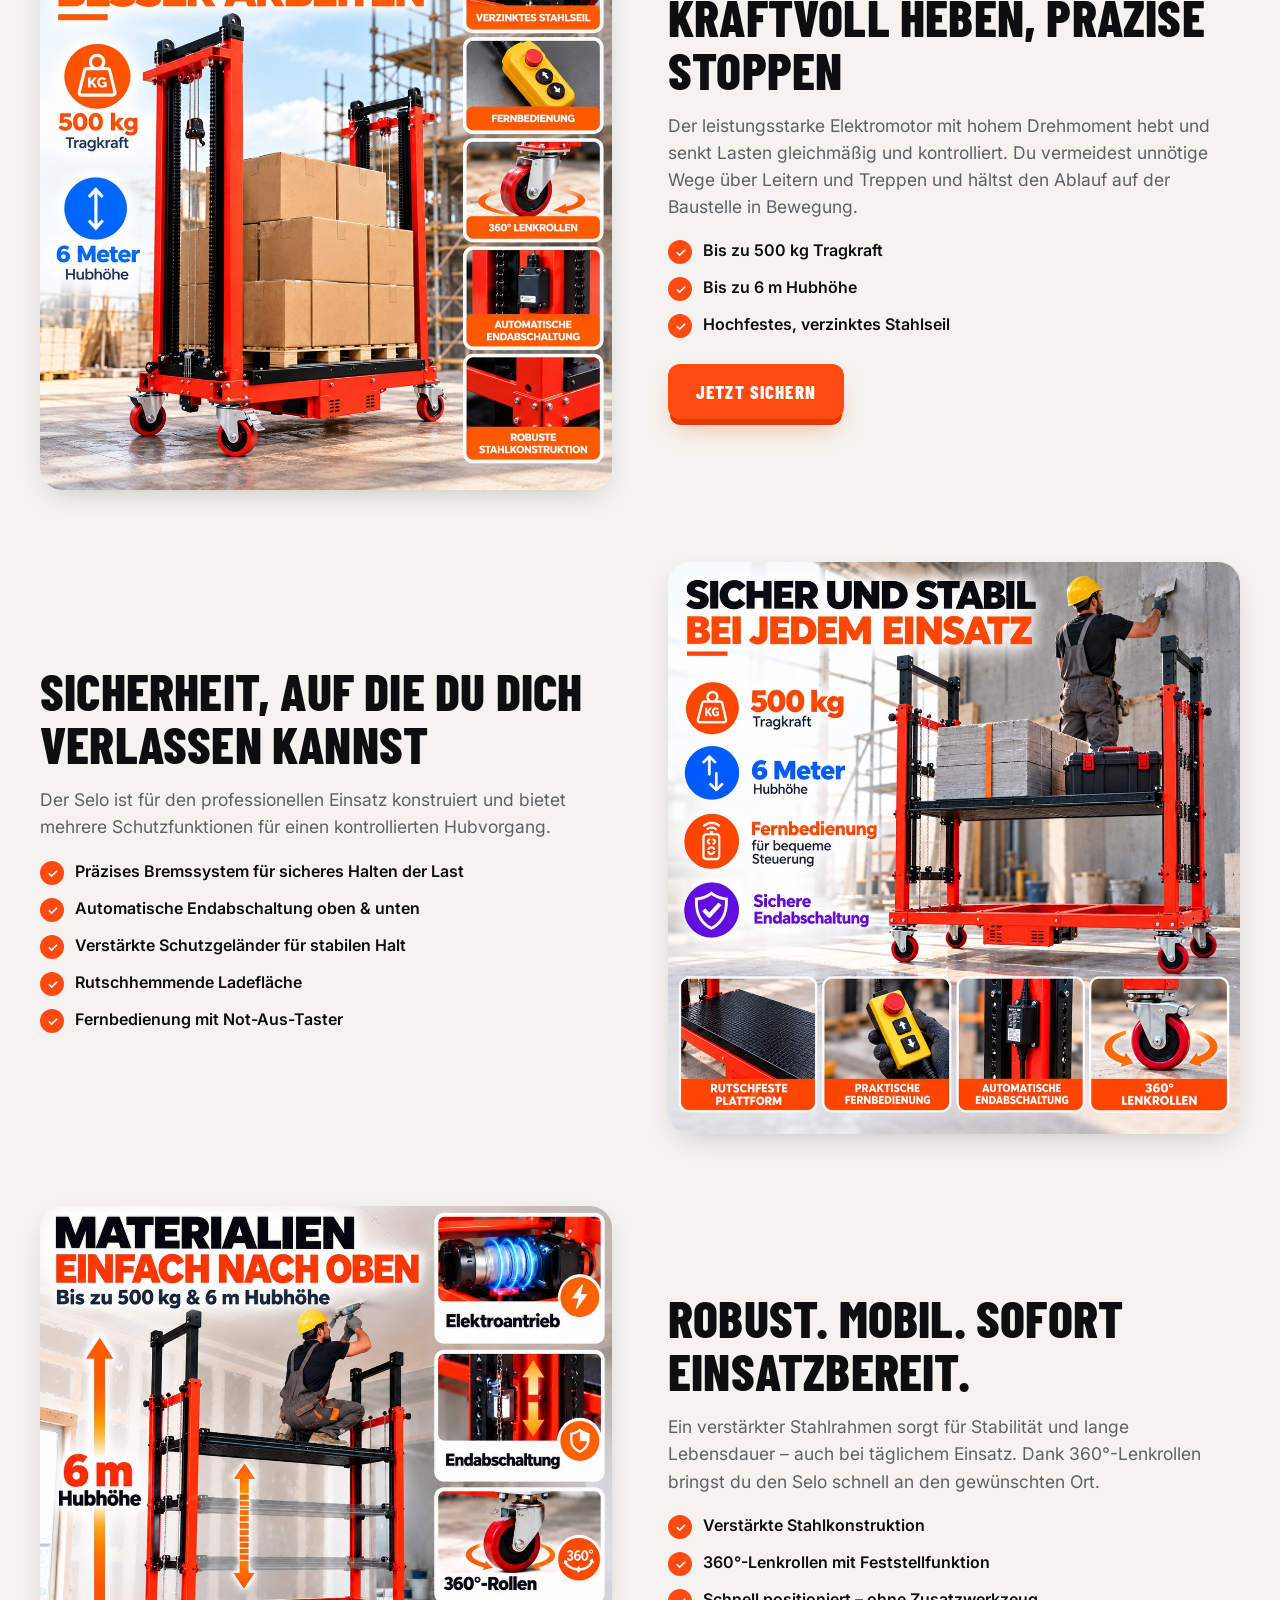
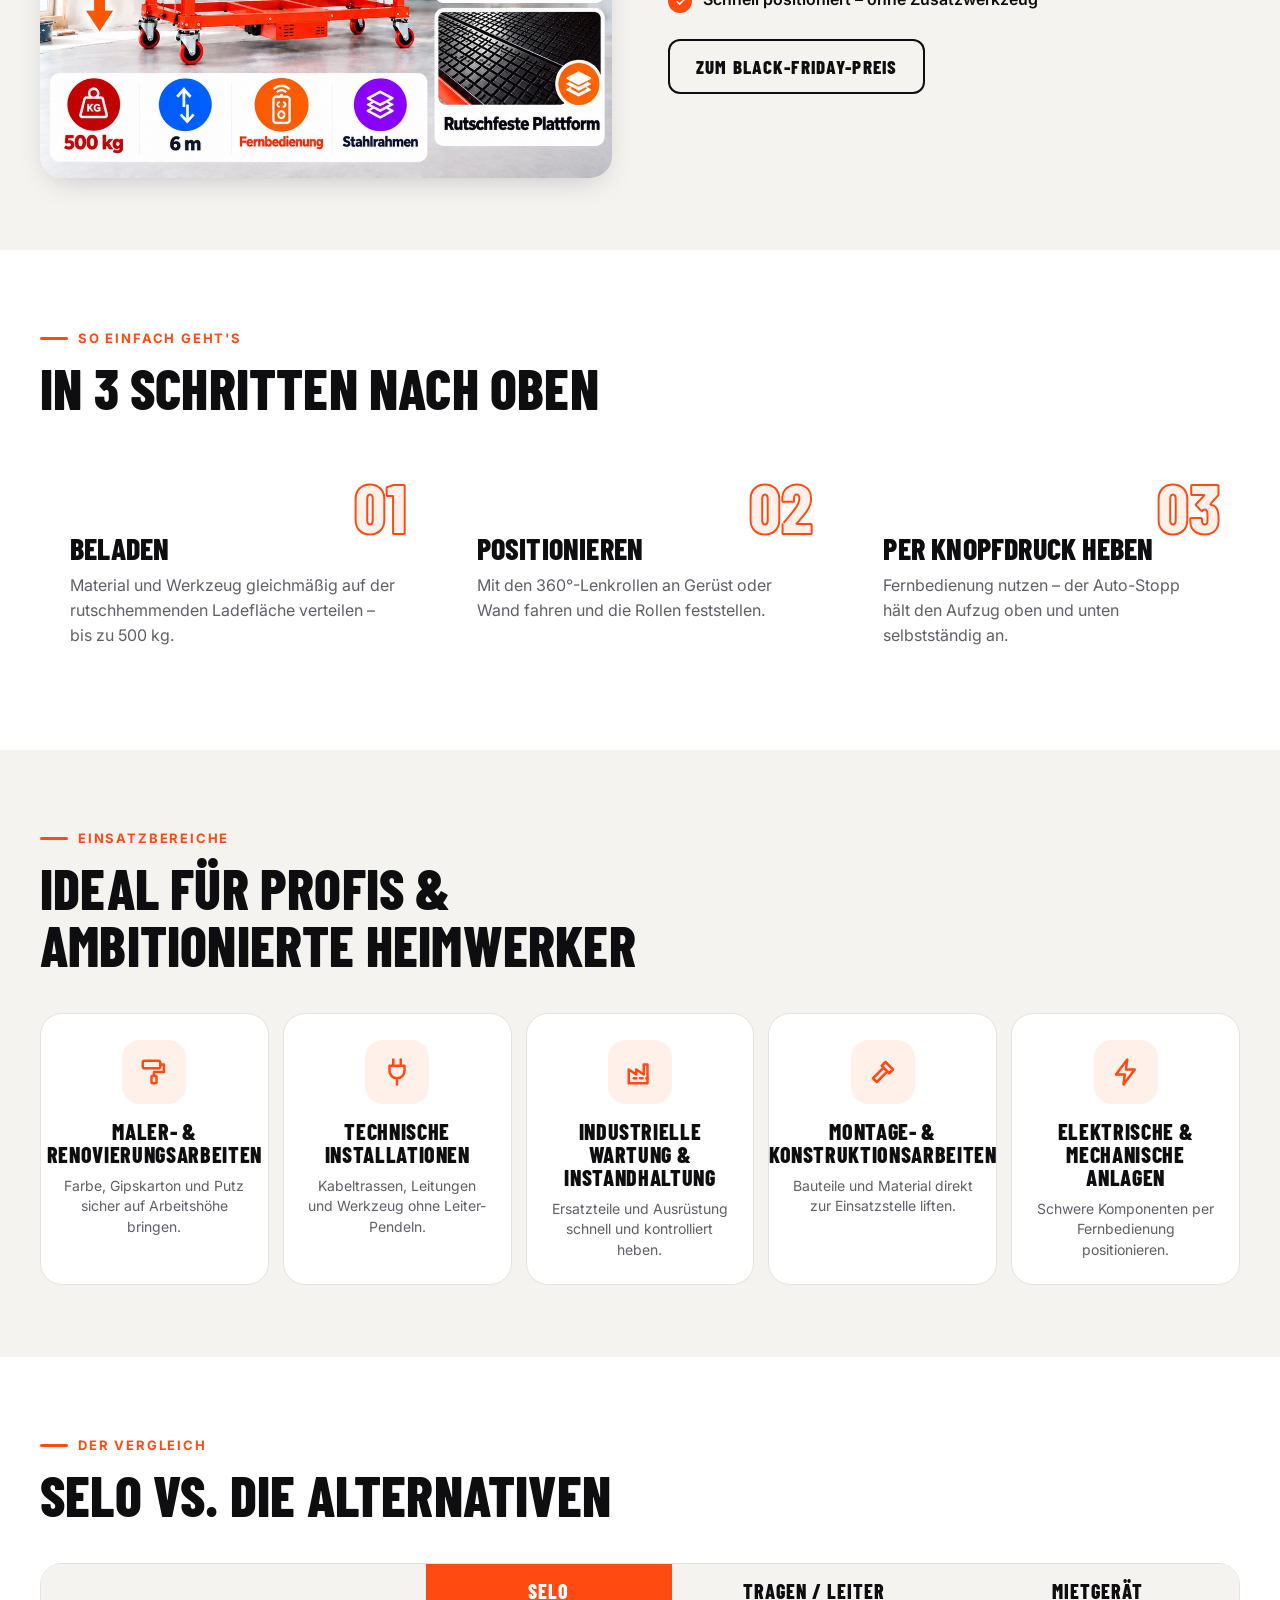
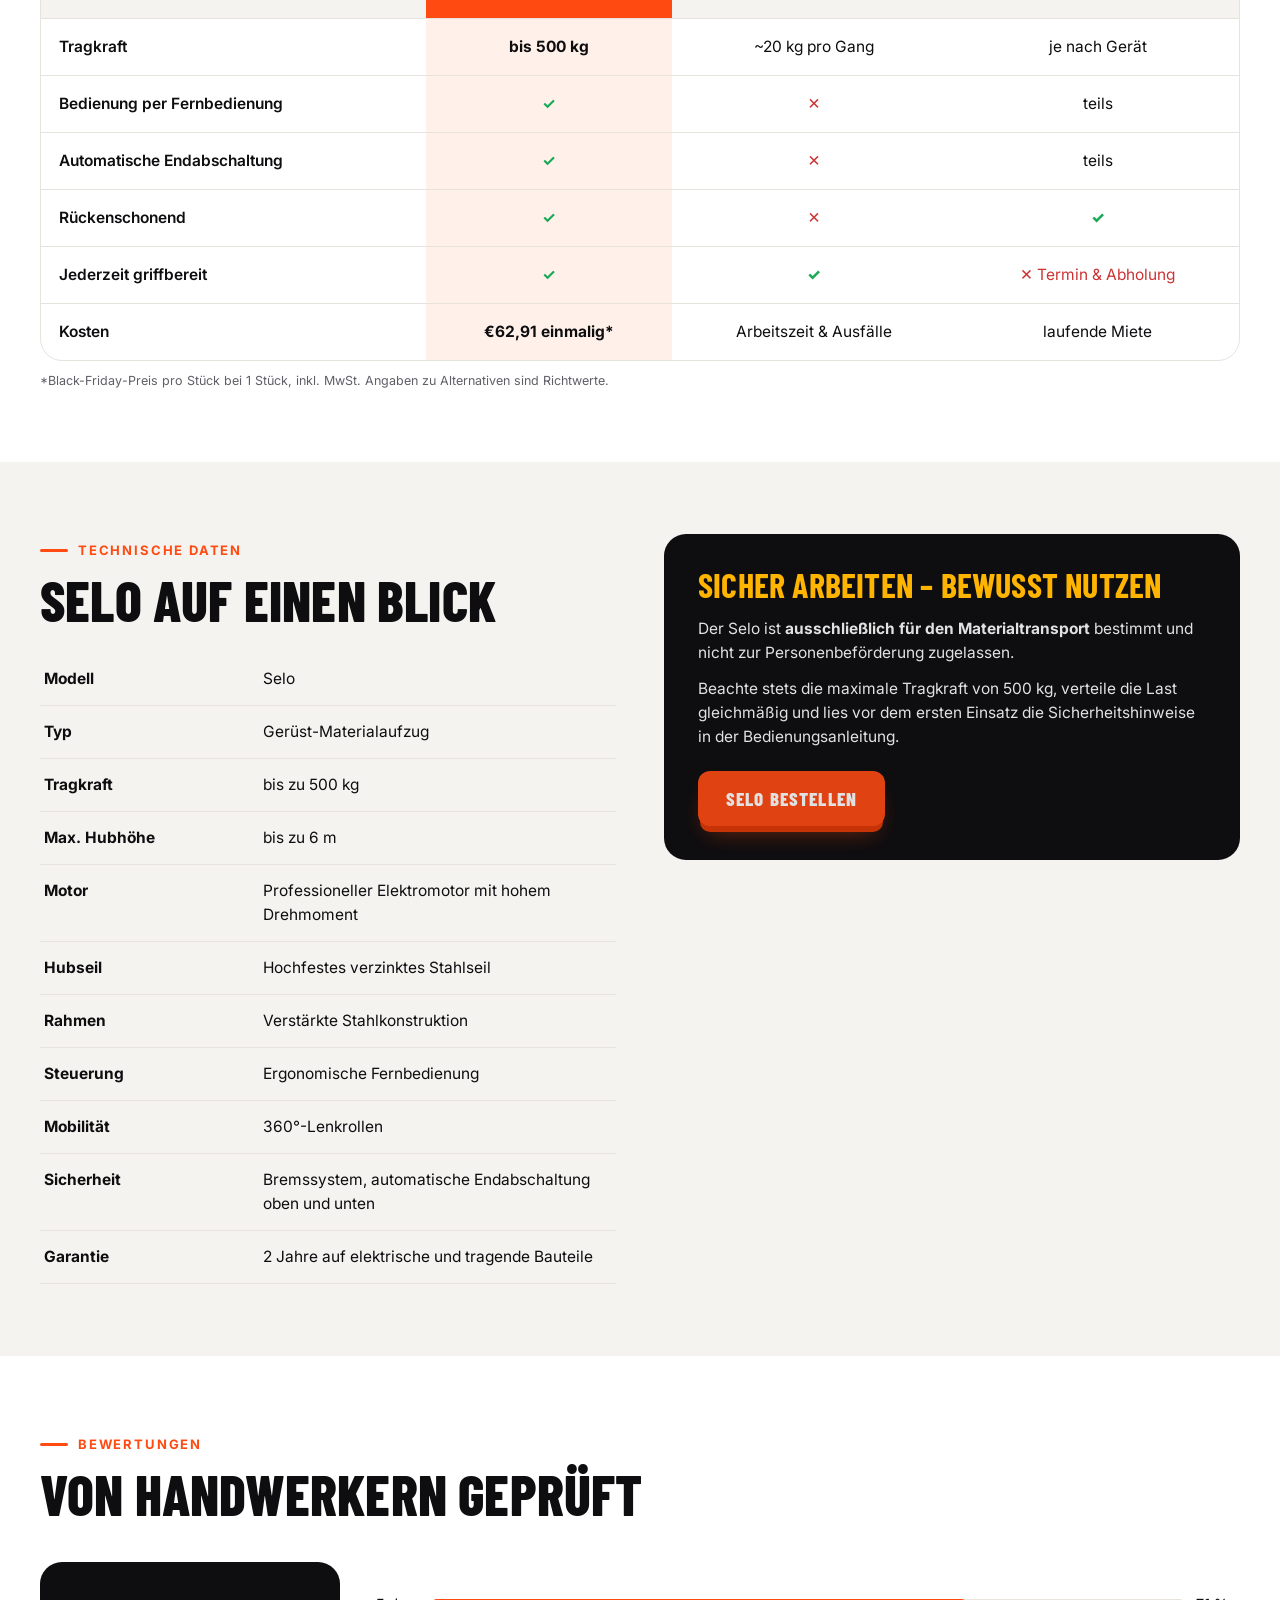
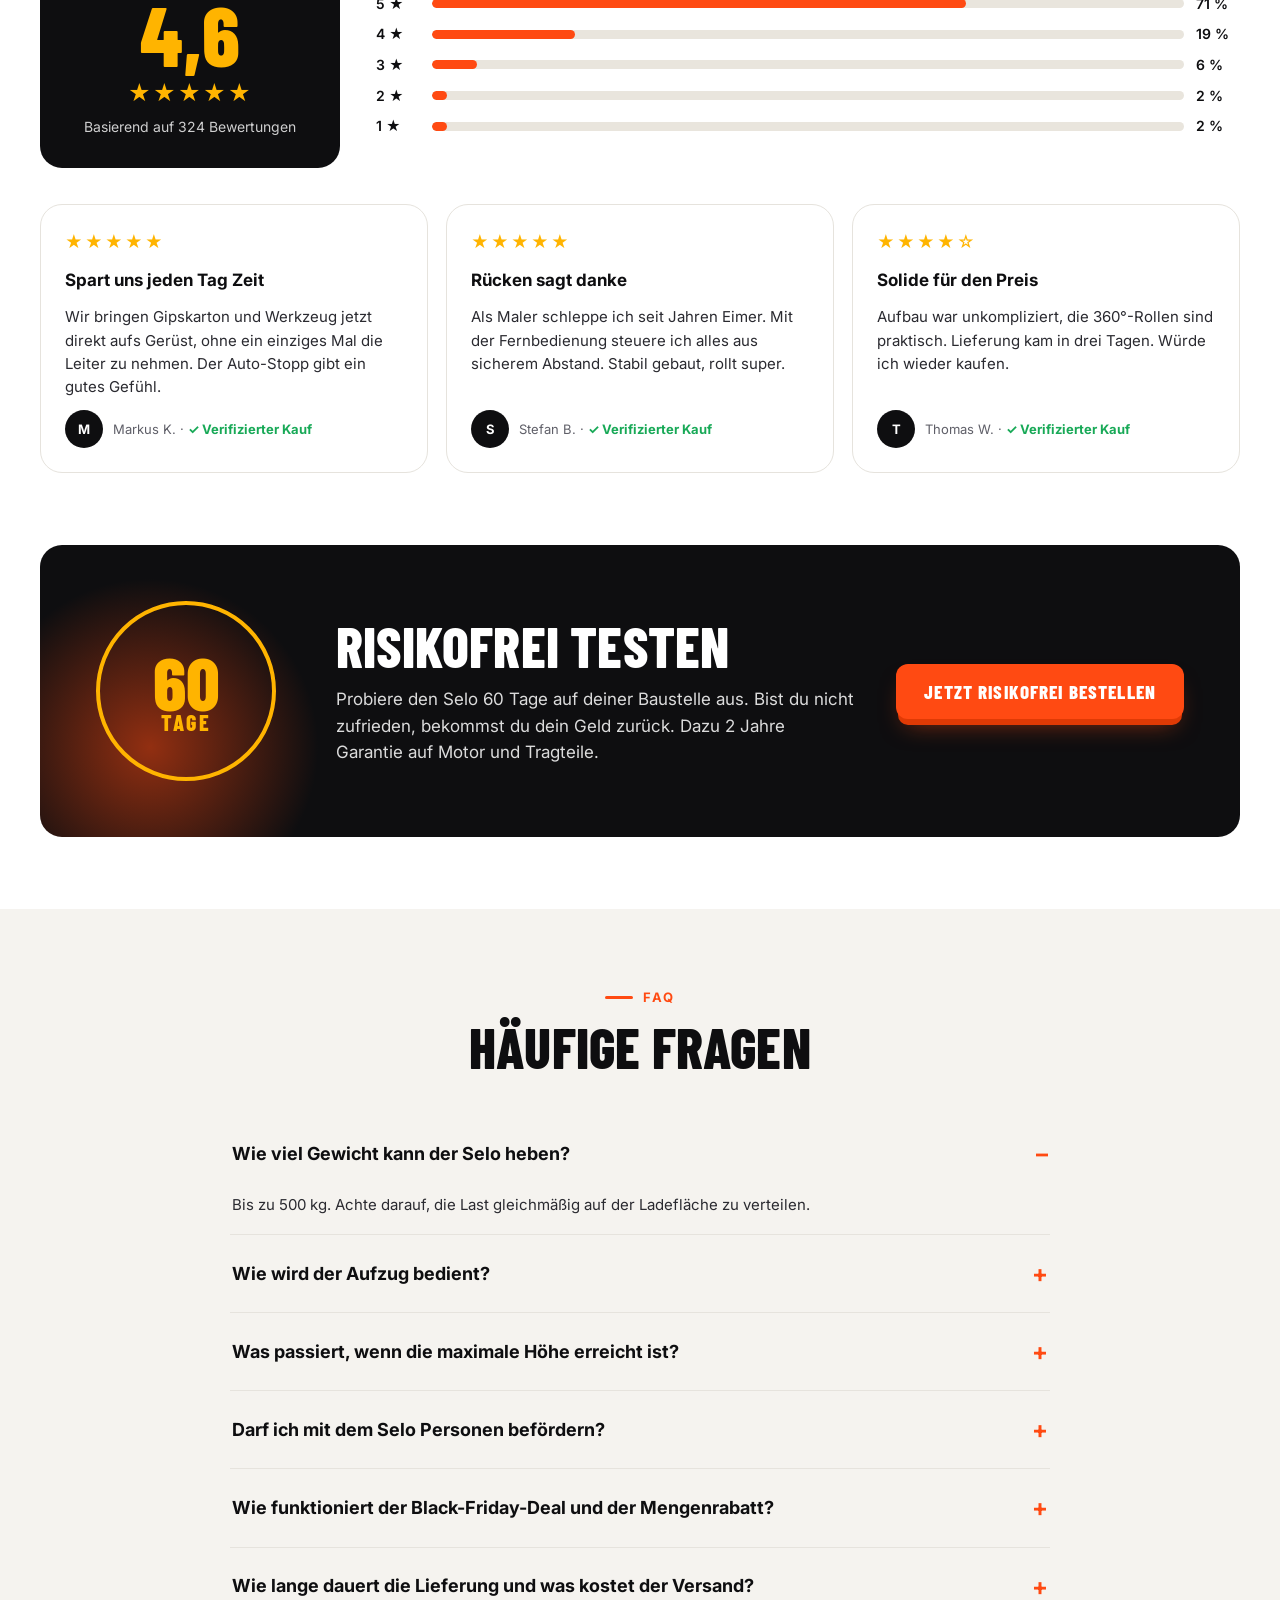
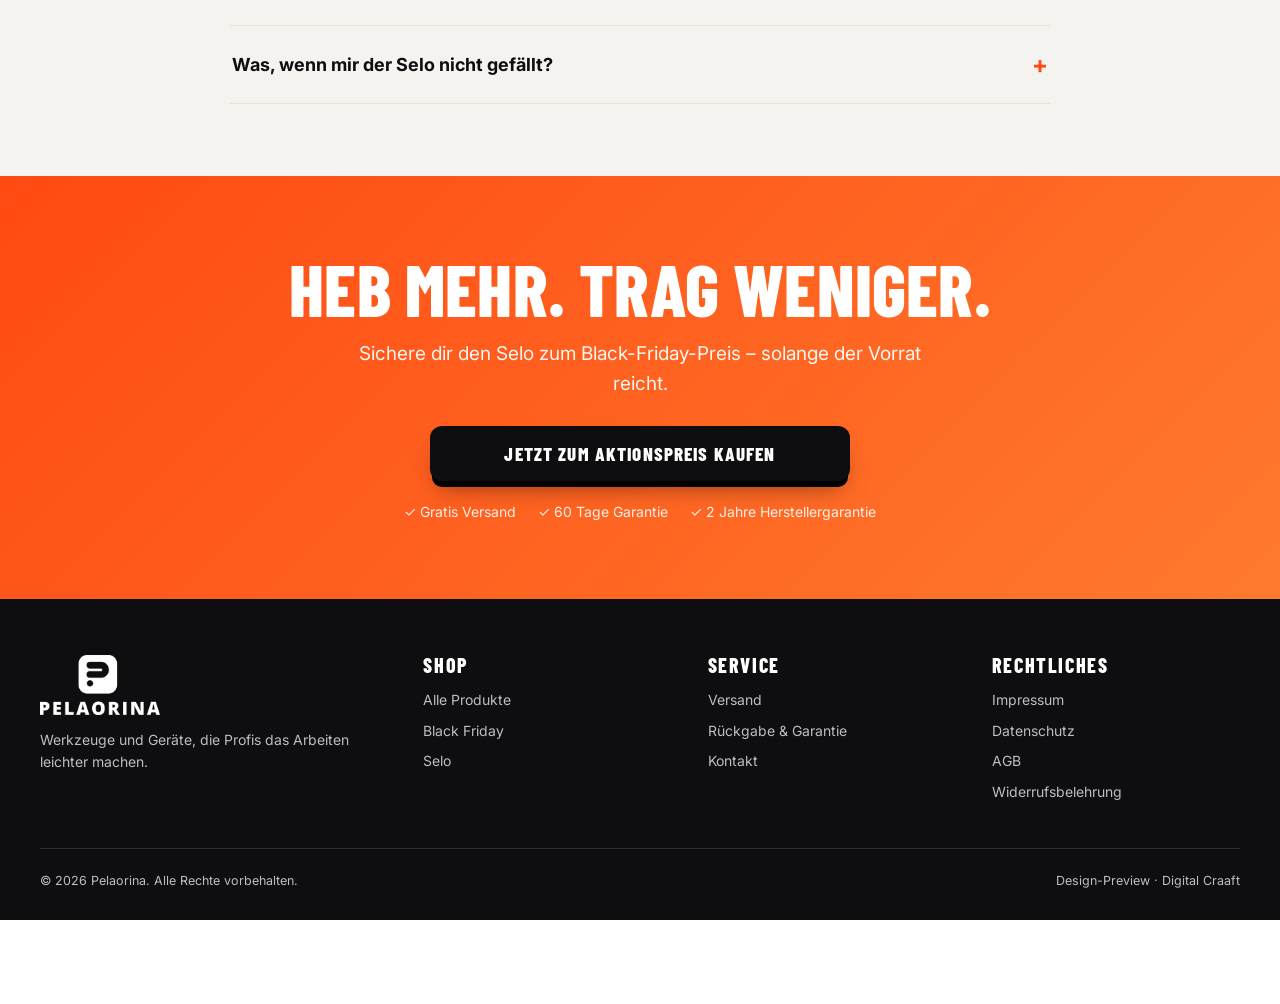
==== commit 0b7ef0a2: "Mobile shipping card, real payment logos in one row, delivery date fix Co-Authored-By: Claude Sonnet" ====
--- a/index.html
+++ b/index.html
@@ -160,16 +160,16 @@
       <button class="btn btn-block" data-add>
         <svg width="22" height="22"><use href="#i-bag"/></svg> In den Warenkorb · <span data-total>€113,24</span>
       </button>
-      <div class="pay" aria-label="Zahlungsarten"><span>VISA</span><span>Mastercard</span><span>PayPal</span><span>Klarna</span><span>Apple Pay</span><span>SEPA</span></div>
+      <div class="pay" aria-label="Zahlungsarten"><img src="assets/pay/visa.svg" alt="Visa" width="46" height="30" loading="lazy"><img src="assets/pay/mastercard.svg" alt="Mastercard" width="46" height="30" loading="lazy"><img src="assets/pay/paypal.svg" alt="PayPal" width="46" height="30" loading="lazy"><img src="assets/pay/klarna.svg" alt="Klarna" width="46" height="30" loading="lazy"><img src="assets/pay/applepay.svg" alt="Apple Pay" width="46" height="30" loading="lazy"><img src="assets/pay/googlepay.svg" alt="Google Pay" width="46" height="30" loading="lazy"><img src="assets/pay/amex.svg" alt="American Express" width="46" height="30" loading="lazy"></div>
       <p class="secure"><svg width="13" height="13" style="display:inline;vertical-align:-2px"><use href="#i-lock"/></svg> Sichere Zahlung · SSL-verschlüsselt</p>
 
       <div class="deliv"><svg width="24" height="24"><use href="#i-truck"/></svg>
         <span>Bestellen Sie <b>jetzt</b> – Lieferung voraussichtlich <b data-eta>in 2 bis 3 Werktagen</b>. Mit Sendungsverfolgung.</span></div>
 
       <div class="ship">
-        <div><svg><use href="#i-truck"/></svg>Kostenloser<br>Versand</div>
-        <div><svg><use href="#i-return"/></svg>60-Tage-<br>Garantie</div>
-        <div><svg><use href="#i-clock"/></svg>FastTrack-<br>Lieferung</div>
+        <div><svg><use href="#i-truck"/></svg><span><b>Kostenloser Versand</b><small>Auf alle Bestellungen</small></span></div>
+        <div><svg><use href="#i-return"/></svg><span><b>60 Tage Garantie</b><small>Geld-zurück-Garantie</small></span></div>
+        <div><svg><use href="#i-clock"/></svg><span><b>FastTrack-Lieferung</b><small>In 2–3 Werktagen</small></span></div>
       </div>
 
       <div class="guar">
--- a/styles.css
+++ b/styles.css
@@ -115,10 +115,11 @@
 .bar{height:7px;background:#ece9e2;border-radius:6px;overflow:hidden;margin:-4px 0 14px}
 .bar span{display:block;height:100%;width:23%;background:linear-gradient(90deg,var(--orange),var(--amber));border-radius:6px}
 .ship{display:grid;grid-template-columns:1fr 1fr 1fr;gap:8px;margin:16px 0}
+.ship small{display:block;font-weight:500;font-size:12px;color:var(--mute);margin-top:2px}
 .ship div{display:flex;align-items:center;gap:12px;border:1px solid var(--line);border-radius:12px;padding:14px;text-align:left;font-size:13.5px;font-weight:700;line-height:1.25}
 .ship svg{display:block;flex:0 0 28px;width:28px;height:28px;color:var(--orange)}
-.pay{display:flex;gap:7px;align-items:center;justify-content:center;flex-wrap:wrap;margin-top:12px}
-.pay span{border:1px solid var(--line);border-radius:6px;padding:5px 9px;font:700 11px/1 var(--f-b);color:#444;background:#fff}
+.pay{display:flex;gap:6px;align-items:center;justify-content:center;flex-wrap:nowrap;margin-top:14px}
+.pay img{width:46px;height:30px;border-radius:5px;flex:0 1 auto;box-shadow:0 0 0 1px rgba(0,0,0,.08)}
 .secure{font-size:12.5px;color:var(--mute);text-align:center;margin-top:8px}
 .deliv{display:flex;gap:12px;align-items:center;background:#effaf3;border:1px solid #c8ecd5;border-radius:12px;padding:12px 14px;font-size:14px;margin:12px 0}
 .deliv svg{color:var(--ok);flex:0 0 24px}
@@ -316,7 +317,11 @@
   .toast{bottom:92px;left:10px;right:10px;max-width:none}
   .sticky .si span{display:none}
   .sticky .btn{padding:13px 18px;font-size:16px}
-  .ship{grid-template-columns:1fr}.ship div{font-size:14px;padding:12px 14px}
+  .ship{grid-template-columns:1fr;gap:0;border:1px solid var(--line);border-radius:14px;overflow:hidden}
+  .ship div{border:0;border-radius:0;font-size:14.5px;padding:13px 14px}
+  .ship div+div{border-top:1px solid var(--line)}
+  .ship svg{flex-basis:26px;width:26px;height:26px}
+  .pay{gap:4px}.pay img{width:calc((100% - 24px)/7);max-width:46px;height:auto;aspect-ratio:780/500}
   .gbig .seal{width:140px;height:140px;font-size:56px}
 }
 @media(prefers-reduced-motion:reduce){*{animation:none!important;transition:none!important}}
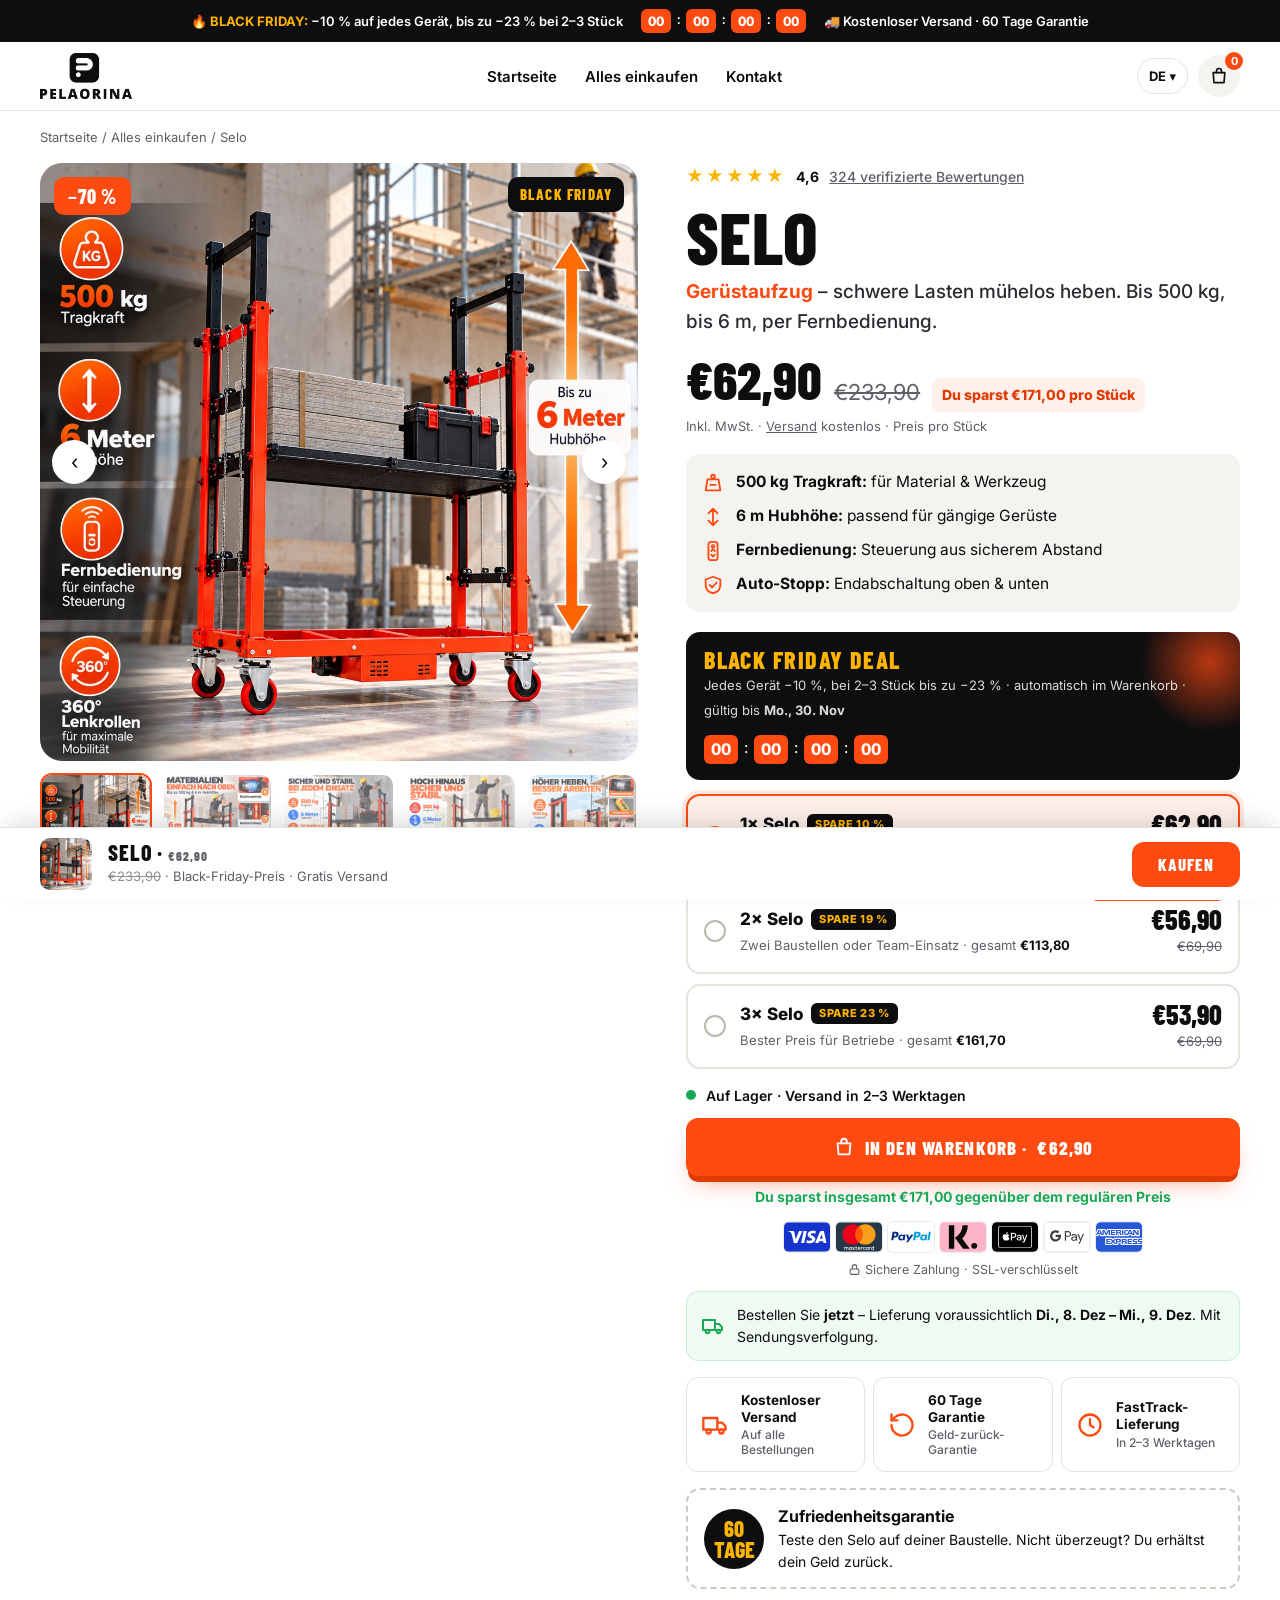
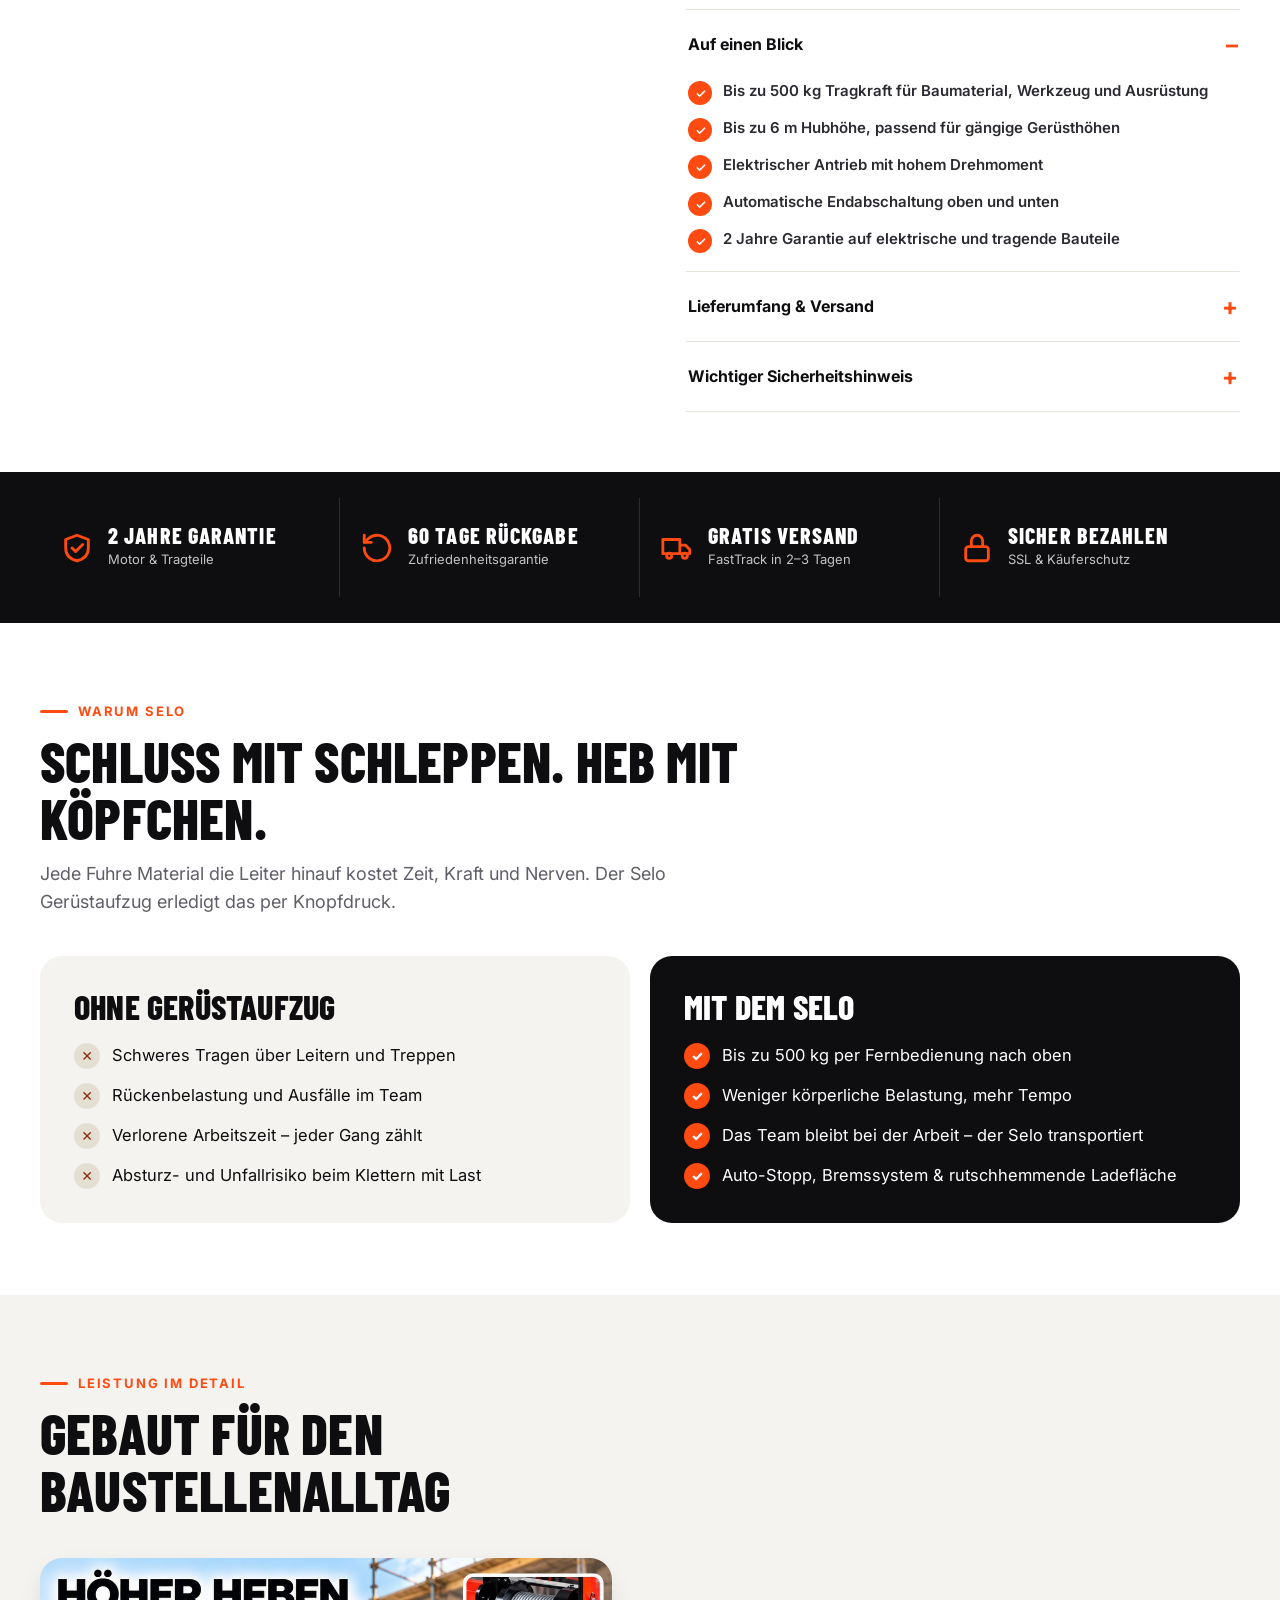
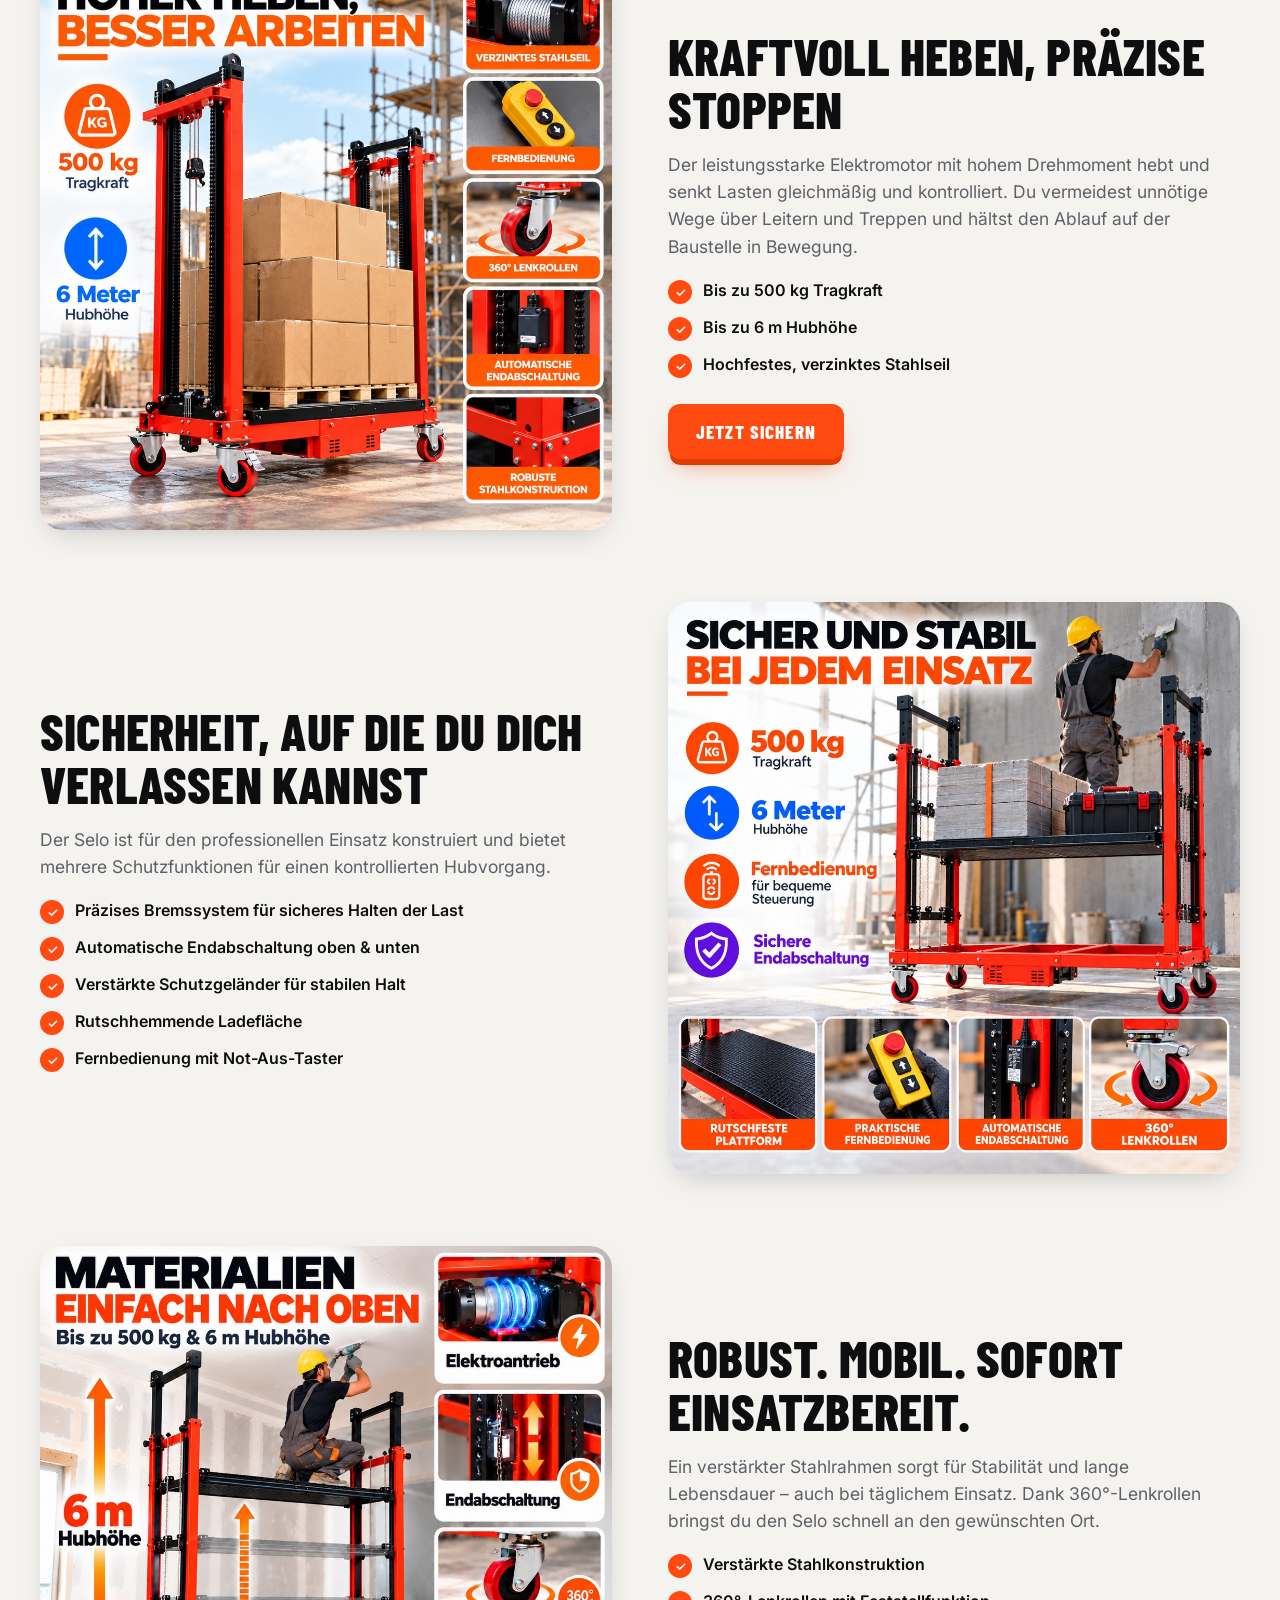
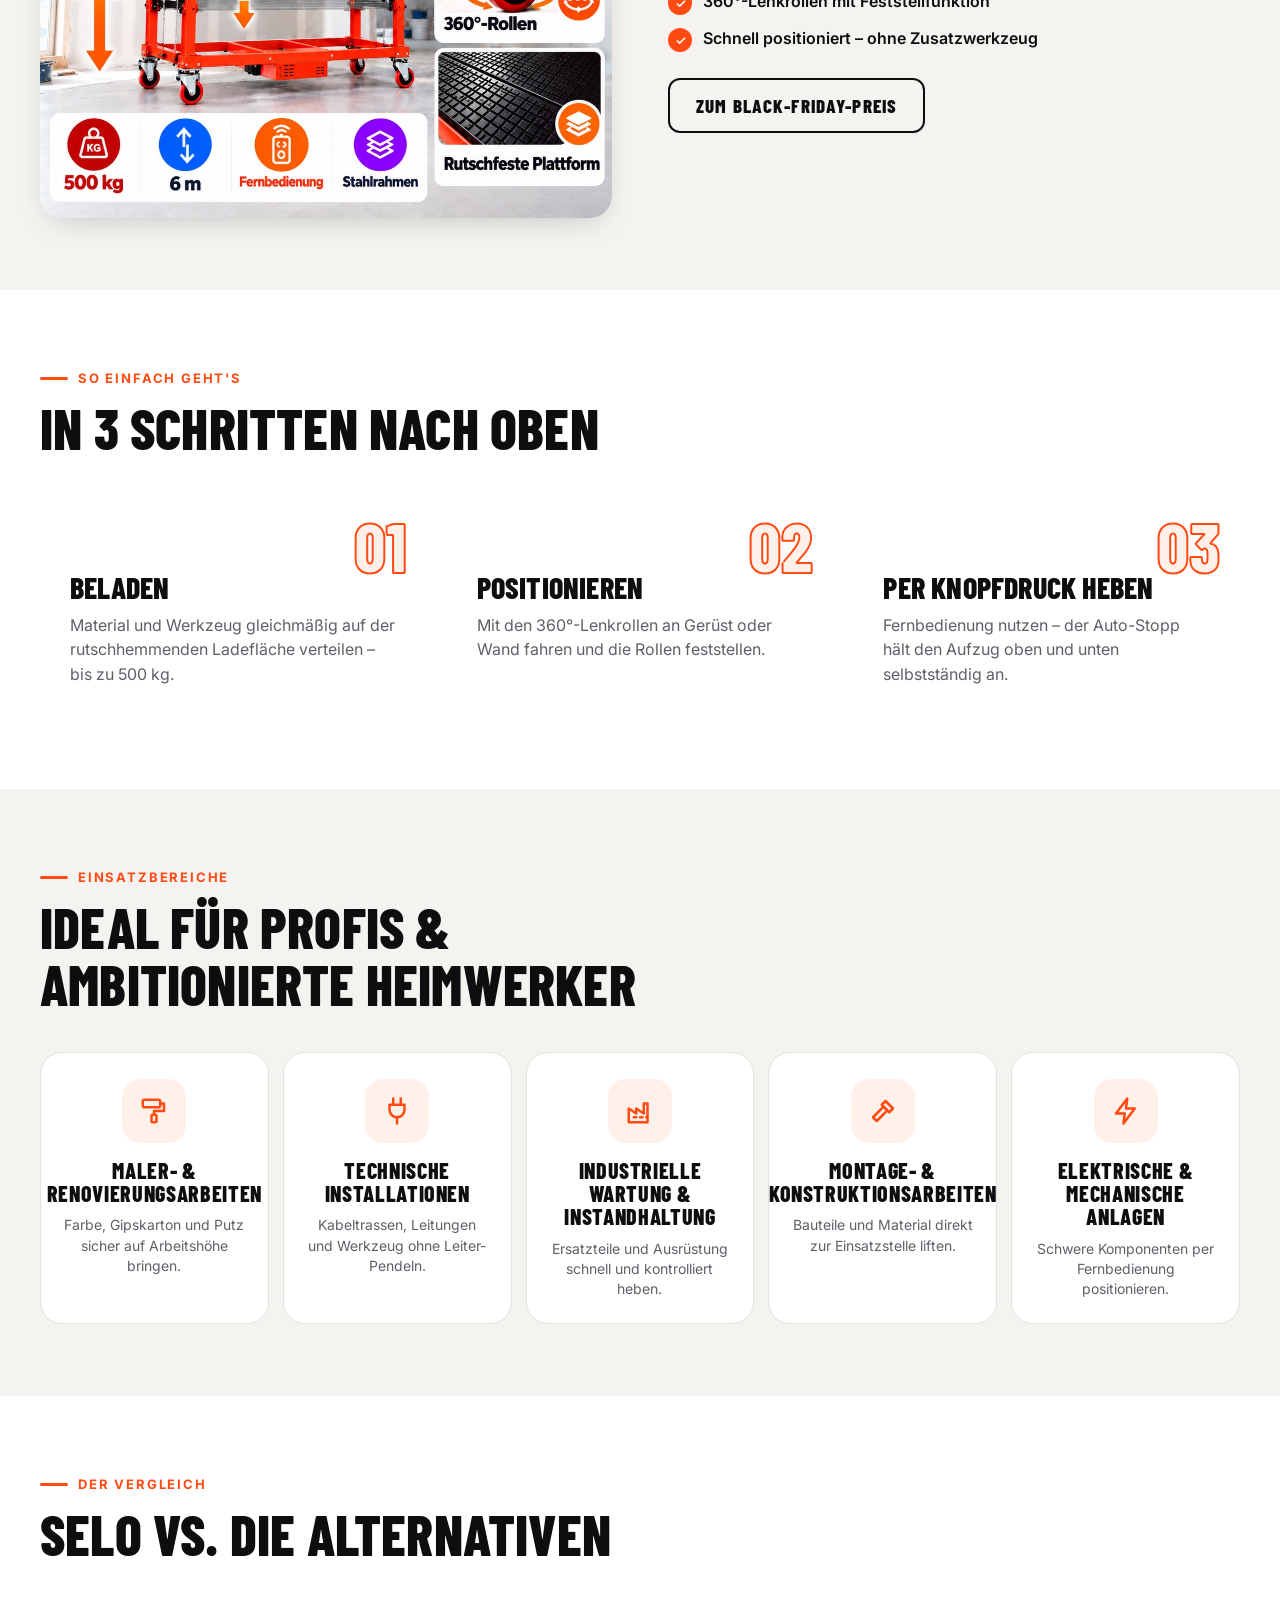
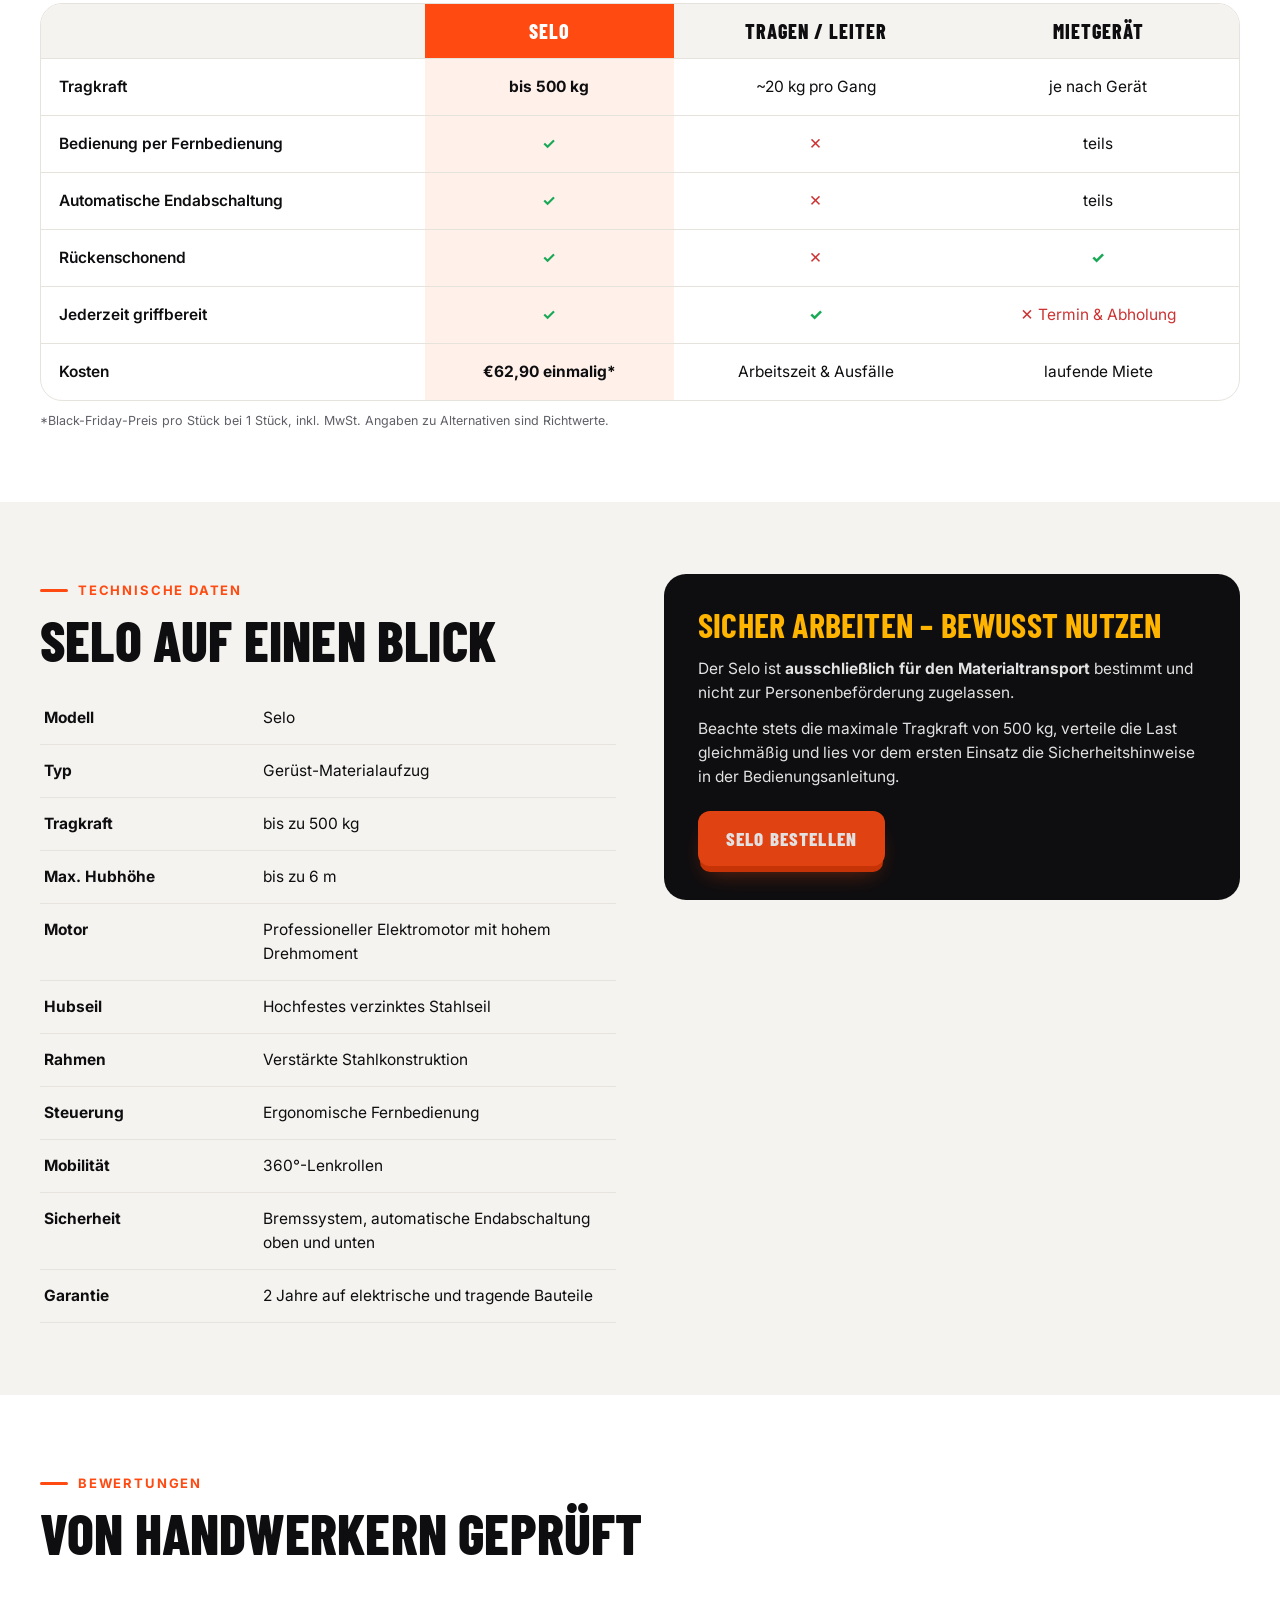
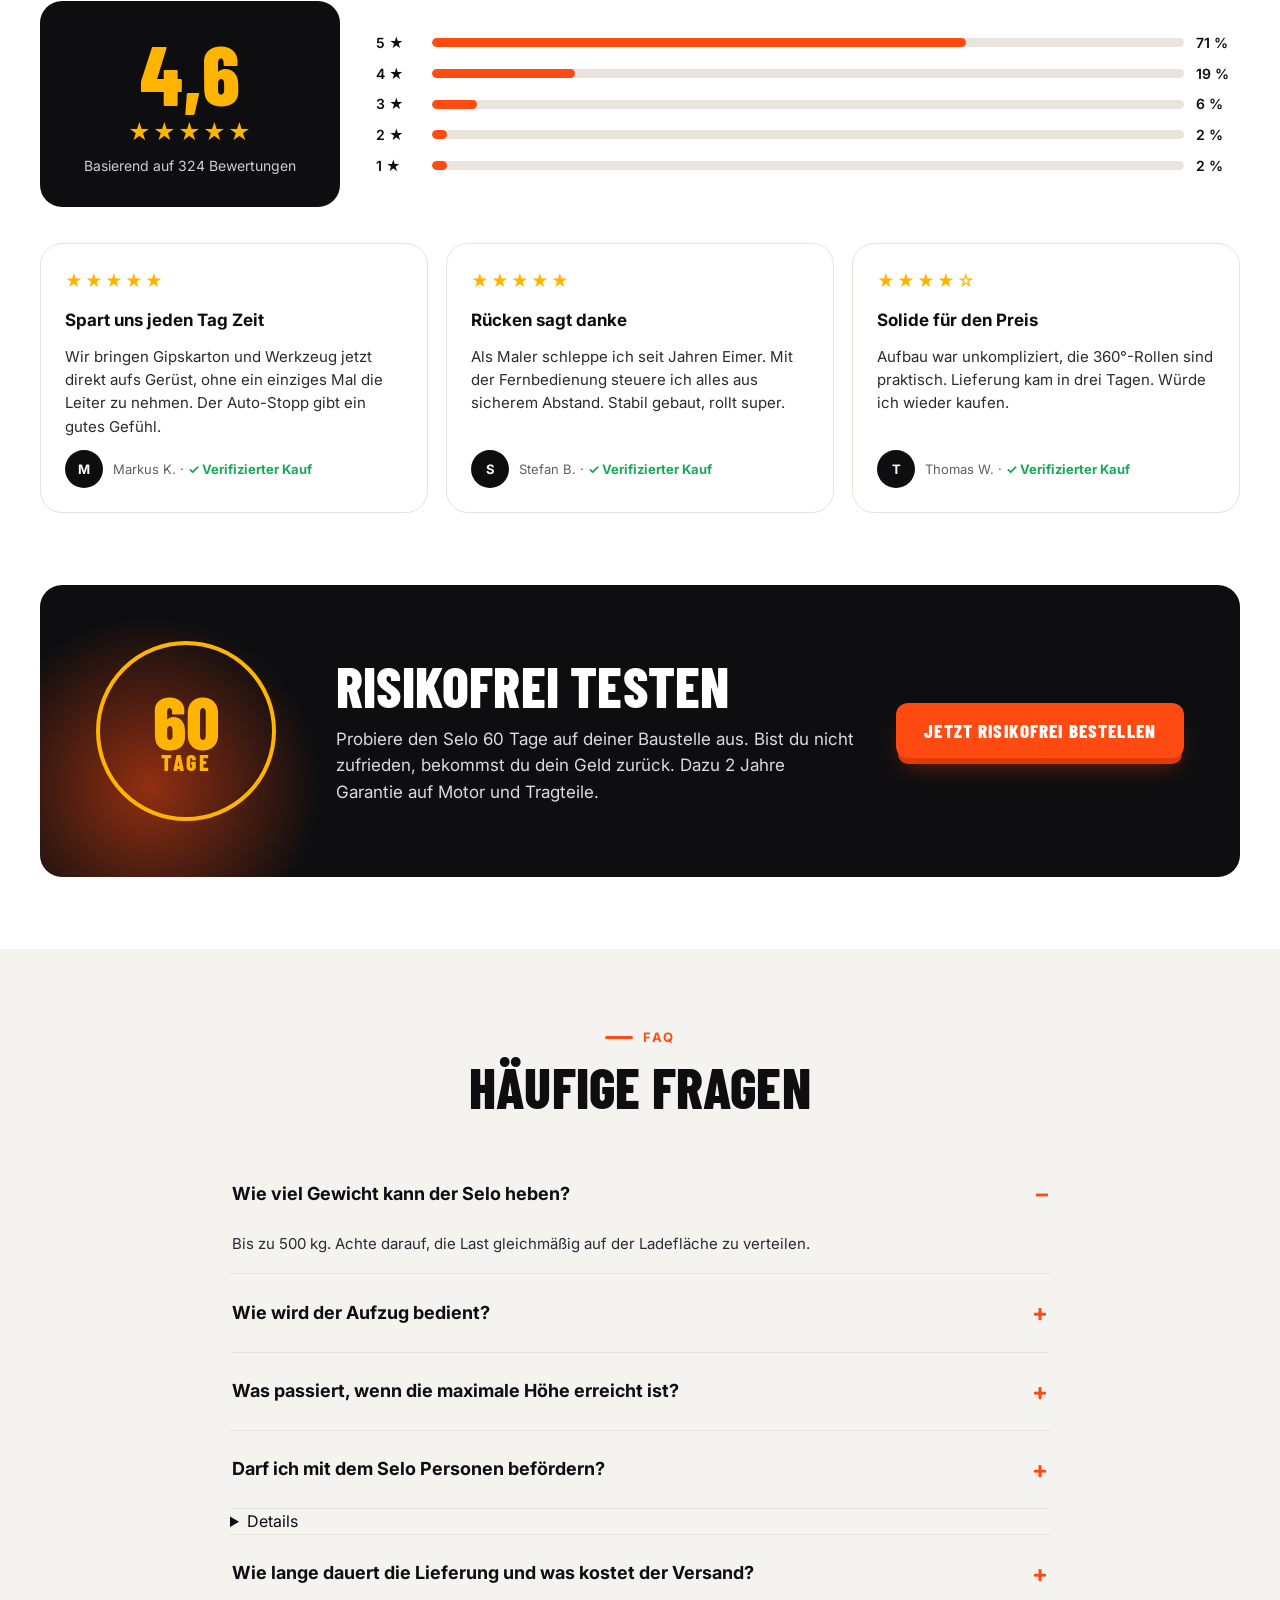
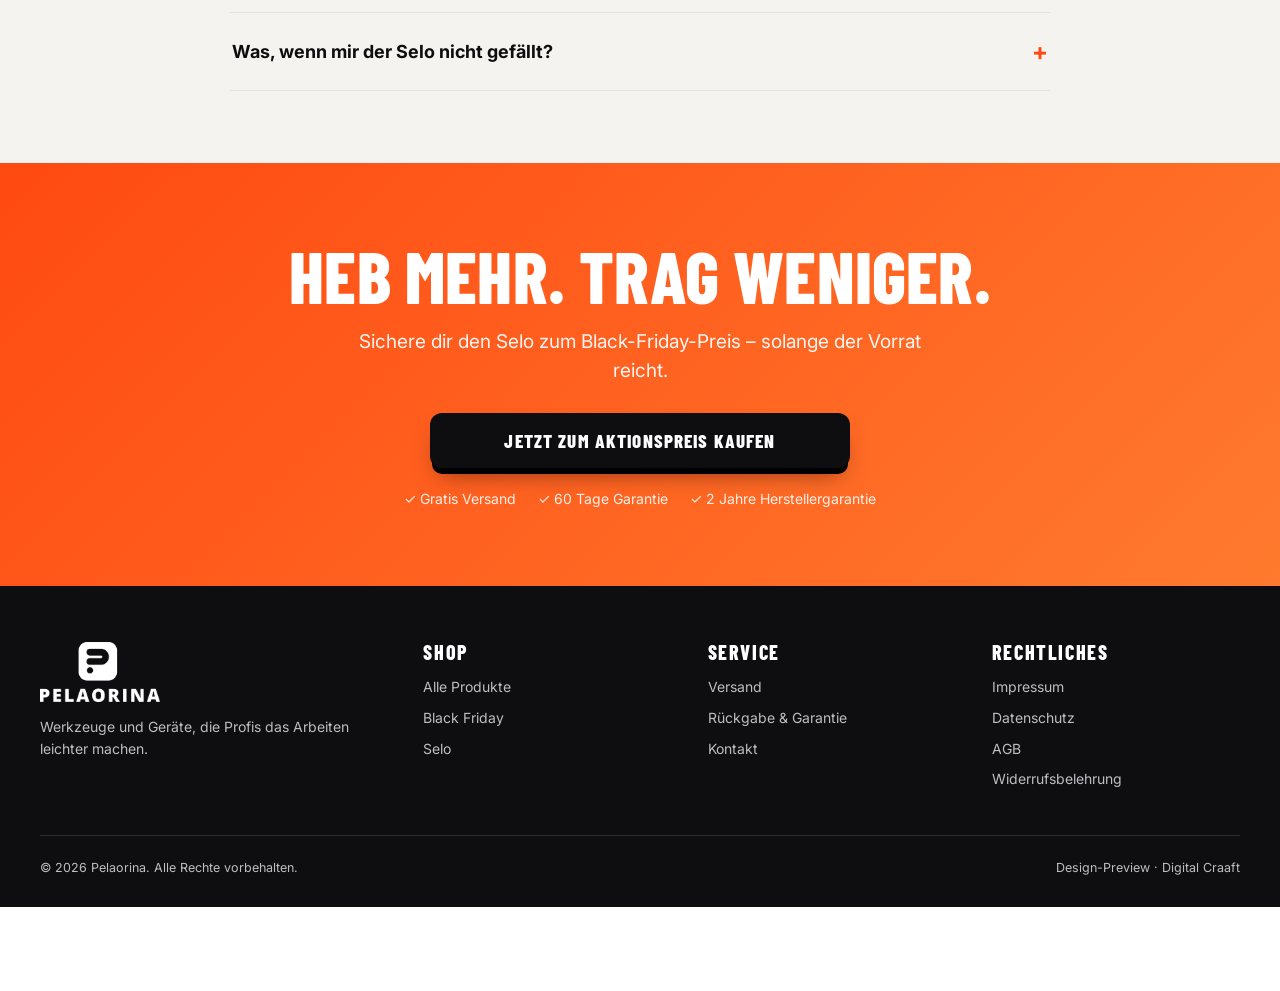
==== commit 53a9fb68: "Offers: clean tier prices, cent-exact maths, honest stock/proof, working sticky add, cart stepper + " ====
--- a/index.html
+++ b/index.html
@@ -4,7 +4,7 @@
 <meta charset="utf-8">
 <meta name="viewport" content="width=device-width,initial-scale=1">
 <title>Selo Gerüstaufzug 500 kg · 6 m Hubhöhe mit Fernbedienung | Pelaorina</title>
-<meta name="description" content="Selo Gerüstaufzug: hebt bis zu 500 kg auf 6 m Höhe, Fernbedienung, automatische Endabschaltung, 360°-Rollen. Black Friday: bis zu 15 % Mengenrabatt + 10 % extra. Kostenloser Versand, 60 Tage Garantie.">
+<meta name="description" content="Selo Gerüstaufzug: hebt bis zu 500 kg auf 6 m Höhe, Fernbedienung, automatische Endabschaltung, 360°-Rollen. Black Friday: −10 % auf jedes Gerät, bis zu −23 % bei 2–3 Stück. Kostenloser Versand, 60 Tage Garantie.">
 <link rel="canonical" href="https://pelaorina.com/de/products/selo">
 <link rel="alternate" hreflang="de" href="https://pelaorina.com/de/products/selo">
 <link rel="alternate" hreflang="en" href="https://pelaorina.com/en/products/selo">
@@ -20,7 +20,7 @@
 <link rel="stylesheet" href="styles.css">
 <script type="application/ld+json">
 {"@context":"https://schema.org","@graph":[
-{"@type":"Product","name":"Selo Gerüstaufzug","description":"Elektrischer Gerüst-Materialaufzug für bis zu 500 kg Last und 6 m Hubhöhe. Mit Fernbedienung, automatischer Endabschaltung und 360°-Lenkrollen.","image":["assets/selo-1.jpg","assets/selo-2.jpg","assets/selo-3.jpg","assets/selo-4.jpg","assets/selo-5.jpg"],"brand":{"@type":"Brand","name":"Pelaorina"},"sku":"SELO-500","aggregateRating":{"@type":"AggregateRating","ratingValue":"4.6","reviewCount":"324"},"offers":{"@type":"Offer","url":"https://pelaorina.com/de/products/selo","priceCurrency":"EUR","price":"62.91","priceValidUntil":"2026-11-30","availability":"https://schema.org/InStock","itemCondition":"https://schema.org/NewCondition","shippingDetails":{"@type":"OfferShippingDetails","shippingRate":{"@type":"MonetaryAmount","value":"0","currency":"EUR"},"deliveryTime":{"@type":"ShippingDeliveryTime","transitTime":{"@type":"QuantitativeValue","minValue":2,"maxValue":3,"unitCode":"DAY"}}},"hasMerchantReturnPolicy":{"@type":"MerchantReturnPolicy","merchantReturnDays":60,"returnPolicyCategory":"https://schema.org/MerchantReturnFiniteReturnWindow"}}},
+{"@type":"Product","name":"Selo Gerüstaufzug","description":"Elektrischer Gerüst-Materialaufzug für bis zu 500 kg Last und 6 m Hubhöhe. Mit Fernbedienung, automatischer Endabschaltung und 360°-Lenkrollen.","image":["assets/selo-1.jpg","assets/selo-2.jpg","assets/selo-3.jpg","assets/selo-4.jpg","assets/selo-5.jpg"],"brand":{"@type":"Brand","name":"Pelaorina"},"sku":"SELO-500","aggregateRating":{"@type":"AggregateRating","ratingValue":"4.6","reviewCount":"324"},"offers":{"@type":"Offer","url":"https://pelaorina.com/de/products/selo","priceCurrency":"EUR","price":"62.90","priceValidUntil":"2026-11-30","availability":"https://schema.org/InStock","itemCondition":"https://schema.org/NewCondition","shippingDetails":{"@type":"OfferShippingDetails","shippingRate":{"@type":"MonetaryAmount","value":"0","currency":"EUR"},"deliveryTime":{"@type":"ShippingDeliveryTime","transitTime":{"@type":"QuantitativeValue","minValue":2,"maxValue":3,"unitCode":"DAY"}}},"hasMerchantReturnPolicy":{"@type":"MerchantReturnPolicy","merchantReturnDays":60,"returnPolicyCategory":"https://schema.org/MerchantReturnFiniteReturnWindow"}}},
 {"@type":"BreadcrumbList","itemListElement":[{"@type":"ListItem","position":1,"name":"Startseite","item":"https://pelaorina.com/de"},{"@type":"ListItem","position":2,"name":"Alles einkaufen","item":"https://pelaorina.com/de/collections/all"},{"@type":"ListItem","position":3,"name":"Selo"}]},
 {"@type":"FAQPage","mainEntity":[
 {"@type":"Question","name":"Wie viel Gewicht kann der Selo heben?","acceptedAnswer":{"@type":"Answer","text":"Bis zu 500 kg. Verteile die Last gleichmäßig auf der Ladefläche."}},
@@ -57,7 +57,7 @@
 <!-- announcement / Black Friday -->
 <div class="announce">
   <div class="wrap">
-    <span>🔥 <b>BLACK FRIDAY:</b> Extra −10 % auf alles + Mengenrabatt bis −15 %</span>
+    <span>🔥 <b>BLACK FRIDAY:</b> −10 % auf jedes Gerät, bis zu −23 % bei 2–3 Stück</span>
     <span class="cd" data-countdown aria-label="Countdown"><span data-d>00</span>:<span data-h>00</span>:<span data-m>00</span>:<span data-s>00</span></span>
     <span>🚚 Kostenloser Versand · 60 Tage Garantie</span>
   </div>
@@ -112,13 +112,15 @@
     <div class="buy">
       <div class="buy-head">
       <div class="rate"><span class="stars" aria-hidden="true">★★★★★</span><strong>4,6</strong><a href="#bewertungen">324 verifizierte Bewertungen</a></div>
+      </div>
+      <div class="buy-title">
       <h1>Selo</h1>
       <p class="sub"><b>Gerüstaufzug</b> – schwere Lasten mühelos heben. Bis 500 kg, bis 6 m, per Fernbedienung.</p>
       </div>
       <div class="buy-body">
 
       <div class="price-row">
-        <span class="price" data-price>€62,91</span>
+        <span class="price" data-price>€62,90</span>
         <span class="was">€233,90</span>
         <span class="save" data-save>Du sparst €171,00</span>
       </div>
@@ -135,31 +137,32 @@
       <div class="bf-box">
         <div style="position:relative;z-index:1">
           <strong>Black Friday Deal</strong>
-          <small>Zusätzlich −10 % auf deine Bestellung – automatisch angewendet</small>
+          <small>Jedes Gerät −10 %, bei 2–3 Stück bis zu −23 % · automatisch im Warenkorb · gültig bis <b data-ends></b></small>
         </div>
         <span class="cd" data-countdown><span data-d>00</span>:<span data-h>00</span>:<span data-m>00</span>:<span data-s>00</span></span>
       </div>
 
       <!-- QUANTITY DISCOUNT -->
       <div class="tiers" id="tiers" role="radiogroup" aria-label="Menge wählen">
-        <label class="tier" data-qty="1"><input type="radio" name="q" value="1"><span class="dot"></span>
-          <span><span class="t1">1× Selo</span><span class="t2">Für den Einzeleinsatz</span></span>
-          <span class="tp"><b data-tp>€62,91</b><s data-ts>€69,90</s></span></label>
-        <label class="tier on" data-qty="2"><input type="radio" name="q" value="2" checked><span class="dot"></span>
+        <label class="tier on" data-qty="1"><input type="radio" name="q" value="1" checked><span class="dot"></span>
+          <span><span class="t1">1× Selo <span class="pill dark" data-tsave></span></span><span class="t2">Für den Einzeleinsatz · gesamt <b data-tt></b></span></span>
+          <span class="tp"><b data-tp></b><s data-ts></s></span></label>
+        <label class="tier" data-qty="2"><input type="radio" name="q" value="2"><span class="dot"></span>
           <span class="tier-pop pill">Beliebteste Wahl</span>
-          <span><span class="t1">2× Selo <span class="pill dark">−10 % Mengenrabatt</span></span><span class="t2">Zwei Baustellen oder Team-Einsatz · pro Stück</span></span>
-          <span class="tp"><b data-tp>€56,62</b><s data-ts>€69,90</s></span></label>
+          <span><span class="t1">2× Selo <span class="pill dark" data-tsave></span></span><span class="t2">Zwei Baustellen oder Team-Einsatz · gesamt <b data-tt></b></span></span>
+          <span class="tp"><b data-tp></b><s data-ts></s></span></label>
         <label class="tier" data-qty="3"><input type="radio" name="q" value="3"><span class="dot"></span>
-          <span><span class="t1">3× Selo <span class="pill dark">−15 % Mengenrabatt</span></span><span class="t2">Bester Preis für Betriebe · pro Stück</span></span>
-          <span class="tp"><b data-tp>€53,47</b><s data-ts>€69,90</s></span></label>
-      </div>
-
-      <div class="stock"><i></i><span>Verfügbar – Black-Friday-Kontingent: nur noch <b>23</b> Stück zum Aktionspreis</span></div>
+          <span><span class="t1">3× Selo <span class="pill dark" data-tsave></span></span><span class="t2">Bester Preis für Betriebe · gesamt <b data-tt></b></span></span>
+          <span class="tp"><b data-tp></b><s data-ts></s></span></label>
+      </div>
+
+      <p class="stock"><i></i><span>Auf Lager · Versand in 2–3 Werktagen<span data-stock-n> · nur noch <b>0</b> Stück</span></span></p>
       <div class="bar"><span></span></div>
 
       <button class="btn btn-block" data-add>
-        <svg width="22" height="22"><use href="#i-bag"/></svg> In den Warenkorb · <span data-total>€113,24</span>
+        <svg width="22" height="22"><use href="#i-bag"/></svg> In den Warenkorb · <span data-total>€62,90</span>
       </button>
+      <p class="total-save" data-totsave></p>
       <div class="pay" aria-label="Zahlungsarten"><img src="assets/pay/visa.svg" alt="Visa" width="46" height="30" loading="lazy"><img src="assets/pay/mastercard.svg" alt="Mastercard" width="46" height="30" loading="lazy"><img src="assets/pay/paypal.svg" alt="PayPal" width="46" height="30" loading="lazy"><img src="assets/pay/klarna.svg" alt="Klarna" width="46" height="30" loading="lazy"><img src="assets/pay/applepay.svg" alt="Apple Pay" width="46" height="30" loading="lazy"><img src="assets/pay/googlepay.svg" alt="Google Pay" width="46" height="30" loading="lazy"><img src="assets/pay/amex.svg" alt="American Express" width="46" height="30" loading="lazy"></div>
       <p class="secure"><svg width="13" height="13" style="display:inline;vertical-align:-2px"><use href="#i-lock"/></svg> Sichere Zahlung · SSL-verschlüsselt</p>
 
@@ -293,7 +296,7 @@
         <tr><td>Automatische Endabschaltung</td><td class="us y">✓</td><td class="n">✕</td><td>teils</td></tr>
         <tr><td>Rückenschonend</td><td class="us y">✓</td><td class="n">✕</td><td class="y">✓</td></tr>
         <tr><td>Jederzeit griffbereit</td><td class="us y">✓</td><td class="y">✓</td><td class="n">✕ Termin &amp; Abholung</td></tr>
-        <tr><td>Kosten</td><td class="us">€62,91 einmalig*</td><td>Arbeitszeit &amp; Ausfälle</td><td>laufende Miete</td></tr>
+        <tr><td>Kosten</td><td class="us">€62,90 einmalig*</td><td>Arbeitszeit &amp; Ausfälle</td><td>laufende Miete</td></tr>
       </tbody>
     </table></div>
     <p style="font-size:12.5px;color:var(--mute);margin-top:10px">*Black-Friday-Preis pro Stück bei 1 Stück, inkl. MwSt. Angaben zu Alternativen sind Richtwerte.</p>
@@ -369,7 +372,7 @@
       <details class="acc"><summary>Wie wird der Aufzug bedient?</summary><div class="acc-b">Über eine ergonomische Fernbedienung. So kannst du den Hubvorgang aus sicherem Abstand steuern.</div></details>
       <details class="acc"><summary>Was passiert, wenn die maximale Höhe erreicht ist?</summary><div class="acc-b">Die automatische Endabschaltung stoppt den Aufzug selbstständig an der oberen und unteren Endposition.</div></details>
       <details class="acc"><summary>Darf ich mit dem Selo Personen befördern?</summary><div class="acc-b">Nein. Der Selo ist ausschließlich für den Transport von Material bestimmt und nicht zur Personenbeförderung zugelassen.</div></details>
-      <details class="acc"><summary>Wie funktioniert der Black-Friday-Deal und der Mengenrabatt?</summary><div class="acc-b">Bis zum Ende der Aktion erhältst du automatisch −10 % zusätzlich. Bei 2 Stück sparst du weitere 10 %, bei 3 Stück weitere 15 % pro Gerät. Beides wird direkt im Warenkorb verrechnet.</div></details>
+      <details class="acc">\1Bis zum Ende der Aktion ist jedes Gerät automatisch −10 % reduziert (€62,90 statt €69,90). Wer mehr bestellt, spart mehr: 2 Stück je €56,90 (−19 %), 3 Stück je €53,90 (−23 %). Alles wird direkt im Warenkorb verrechnet.\2</details>
       <details class="acc"><summary>Wie lange dauert die Lieferung und was kostet der Versand?</summary><div class="acc-b">Der Versand ist kostenlos. Die Lieferung erfolgt in 2 bis 3 Werktagen mit Sendungsverfolgung.</div></details>
       <details class="acc"><summary>Was, wenn mir der Selo nicht gefällt?</summary><div class="acc-b">Du hast 60 Tage Zufriedenheitsgarantie sowie 2 Jahre Garantie auf elektrische und tragende Bauteile.</div></details>
     </div>
@@ -403,8 +406,8 @@
 <div class="sticky" id="sticky">
   <div class="wrap">
     <img src="assets/selo-1.jpg" alt="">
-    <div class="si"><b>Selo · <span data-total>€113,24</span></b><span><s style="opacity:.7">€233,90</s> · Black-Friday-Preis · Gratis Versand</span></div>
-    <a class="btn" href="#produkt" data-sticky-add>Kaufen</a>
+    <div class="si"><b>Selo · <span data-total>€62,90</span></b><span><s style="opacity:.7">€233,90</s> · Black-Friday-Preis · Gratis Versand</span></div>
+    <button class="btn" data-sticky-add>Kaufen</button>
   </div>
 </div>
 
@@ -419,14 +422,16 @@
 <aside class="drawer" aria-label="Warenkorb">
   <header><b>Warenkorb</b><button data-close-cart aria-label="Schließen" style="font-size:28px">×</button></header>
   <div class="body">
-    <div class="free"><b>🎉 Kostenloser Versand freigeschaltet</b><div class="bar"><span></span></div></div>
-    <div class="line-i"><img src="assets/selo-1.jpg" alt="Selo"><div><b>Selo Gerüstaufzug</b><small data-cl-qty>2 ×</small><br><small>Black-Friday-Preis</small></div></div>
+    <div class="free"><b>Kostenloser Versand ist freigeschaltet</b></div>
+    <div class="line-i"><img src="assets/selo-1.jpg" alt="Selo"><div class="li-t"><b>Selo Gerüstaufzug</b><small>Black-Friday-Preis · <span data-cl-each></span></small>
+      <div class="stepper"><button type="button" data-minus aria-label="Weniger">−</button><span data-cl-qty>1</span><button type="button" data-plus aria-label="Mehr">+</button></div></div><b class="lp" data-cl-price></b></div>
+    <div class="nudge" data-nudge hidden></div>
   </div>
   <div class="foot">
-    <div class="sum"><span>Zwischensumme</span><span data-c-sub>€139,80</span></div>
-    <div class="sum g"><span>Mengenrabatt</span><span data-c-qd>−€13,98</span></div>
-    <div class="sum g"><span>Black Friday −10 %</span><span data-c-bf>−€12,58</span></div>
-    <div class="sum t"><span>Gesamt</span><span data-total>€113,24</span></div>
+    <div class="sum"><span>Zwischensumme (regulärer Preis)</span><span data-c-sub></span></div>
+    <div class="sum g"><span>Black-Friday- &amp; Mengenersparnis</span><span data-c-save></span></div>
+    <div class="sum"><span>Versand</span><span>Gratis</span></div>
+    <div class="sum t"><span>Gesamt</span><span data-total></span></div>
     <a class="btn btn-block" href="#">Zur Kasse</a>
   </div>
 </aside>
--- a/styles.css
+++ b/styles.css
@@ -291,10 +291,11 @@
 /* responsive */
 @media(max-width:1020px){
   .pdp{grid-template-columns:1fr;gap:20px}.gallery{position:static;order:2}
-  .buy{display:contents}.buy-head{order:1}.buy-head .sub{margin-bottom:0}.buy-body{order:3}
+  .buy{display:contents}.buy-head{order:1}.buy-title{order:3}.buy-title .sub{margin-bottom:0}.buy-body{order:4}
   .strip .wrap{grid-template-columns:repeat(2,minmax(0,1fr))}.strip div:nth-child(2){border-right:0}.strip div:nth-child(-n+2){border-bottom:1px solid #2c2c33}
   .callout{position:static}
-  .feat,.specs,.ps{grid-template-columns:1fr;gap:28px}.feat.rev .f-img{order:0}
+  .feat,.specs,.ps{grid-template-columns:1fr;gap:28px}
+  .feat{gap:16px;margin-bottom:56px}.feat>div:not(.f-img){display:contents}.feat h3{order:1;margin-bottom:4px}.feat .f-img,.feat.rev .f-img{order:2;margin-bottom:8px}.feat>div:not(.f-img)>:not(h3){order:3}.feat>div:not(.f-img)>.btn{justify-self:start;margin-top:10px!important}
   .steps{grid-template-columns:1fr}.cases{grid-template-columns:repeat(2,minmax(0,1fr))}
   .rev-top{grid-template-columns:1fr}.reviews{grid-template-columns:1fr}
   .gbig{grid-template-columns:1fr;text-align:center;padding:38px 24px;justify-items:center}
@@ -325,3 +326,17 @@
   .gbig .seal{width:140px;height:140px;font-size:56px}
 }
 @media(prefers-reduced-motion:reduce){*{animation:none!important;transition:none!important}}
+
+/* offer additions */
+.total-save{text-align:center;font-weight:700;color:#18a957;font-size:14px;margin-top:10px}
+.tier .t2 b{color:var(--ink)}
+.li-t{flex:1;min-width:0}.line-i{align-items:flex-start}
+.lp{margin-left:auto;font-weight:800;white-space:nowrap}
+.stepper{display:inline-flex;align-items:center;border:1.5px solid var(--line);border-radius:10px;margin-top:8px}
+.stepper button{width:36px;height:36px;font-size:20px;font-weight:700}
+.stepper span{min-width:30px;text-align:center;font-weight:700}
+.nudge{background:var(--orange-l);border:1px dashed var(--orange);border-radius:12px;padding:12px 14px;font-size:14px;margin:6px 0 14px;line-height:1.5}
+.nudge button{display:block;margin-top:8px;background:var(--orange);color:#fff;font-weight:800;border-radius:8px;padding:9px 14px;font-size:13.5px}
+.nudge[hidden],[data-stock-n][hidden]{display:none}
+.li-t small{display:block}
+@media(max-width:640px){.cmp{table-layout:fixed;width:100%}.cmp th,.cmp td{padding:11px 5px;font-size:12.5px;overflow-wrap:anywhere}.cmp th:first-child,.cmp td:first-child{width:30%}.cmp thead th{font-size:14px}}
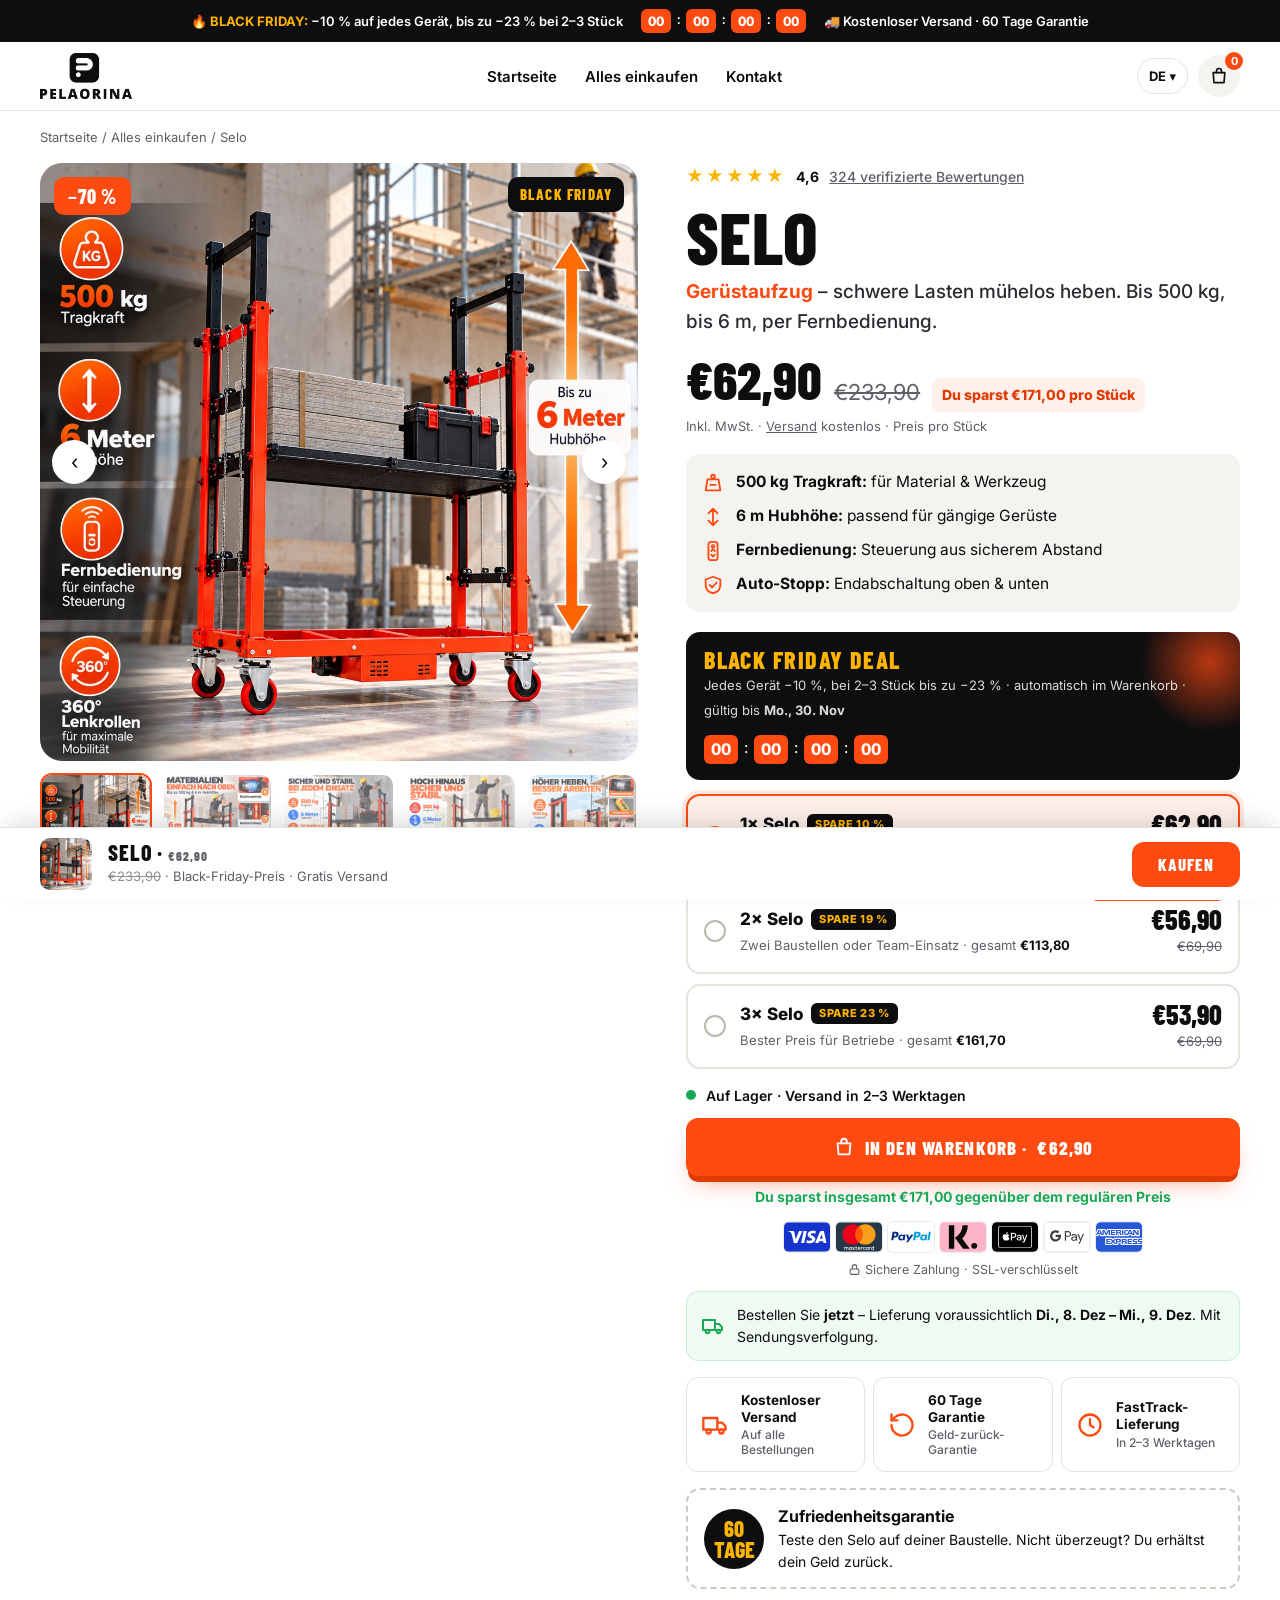
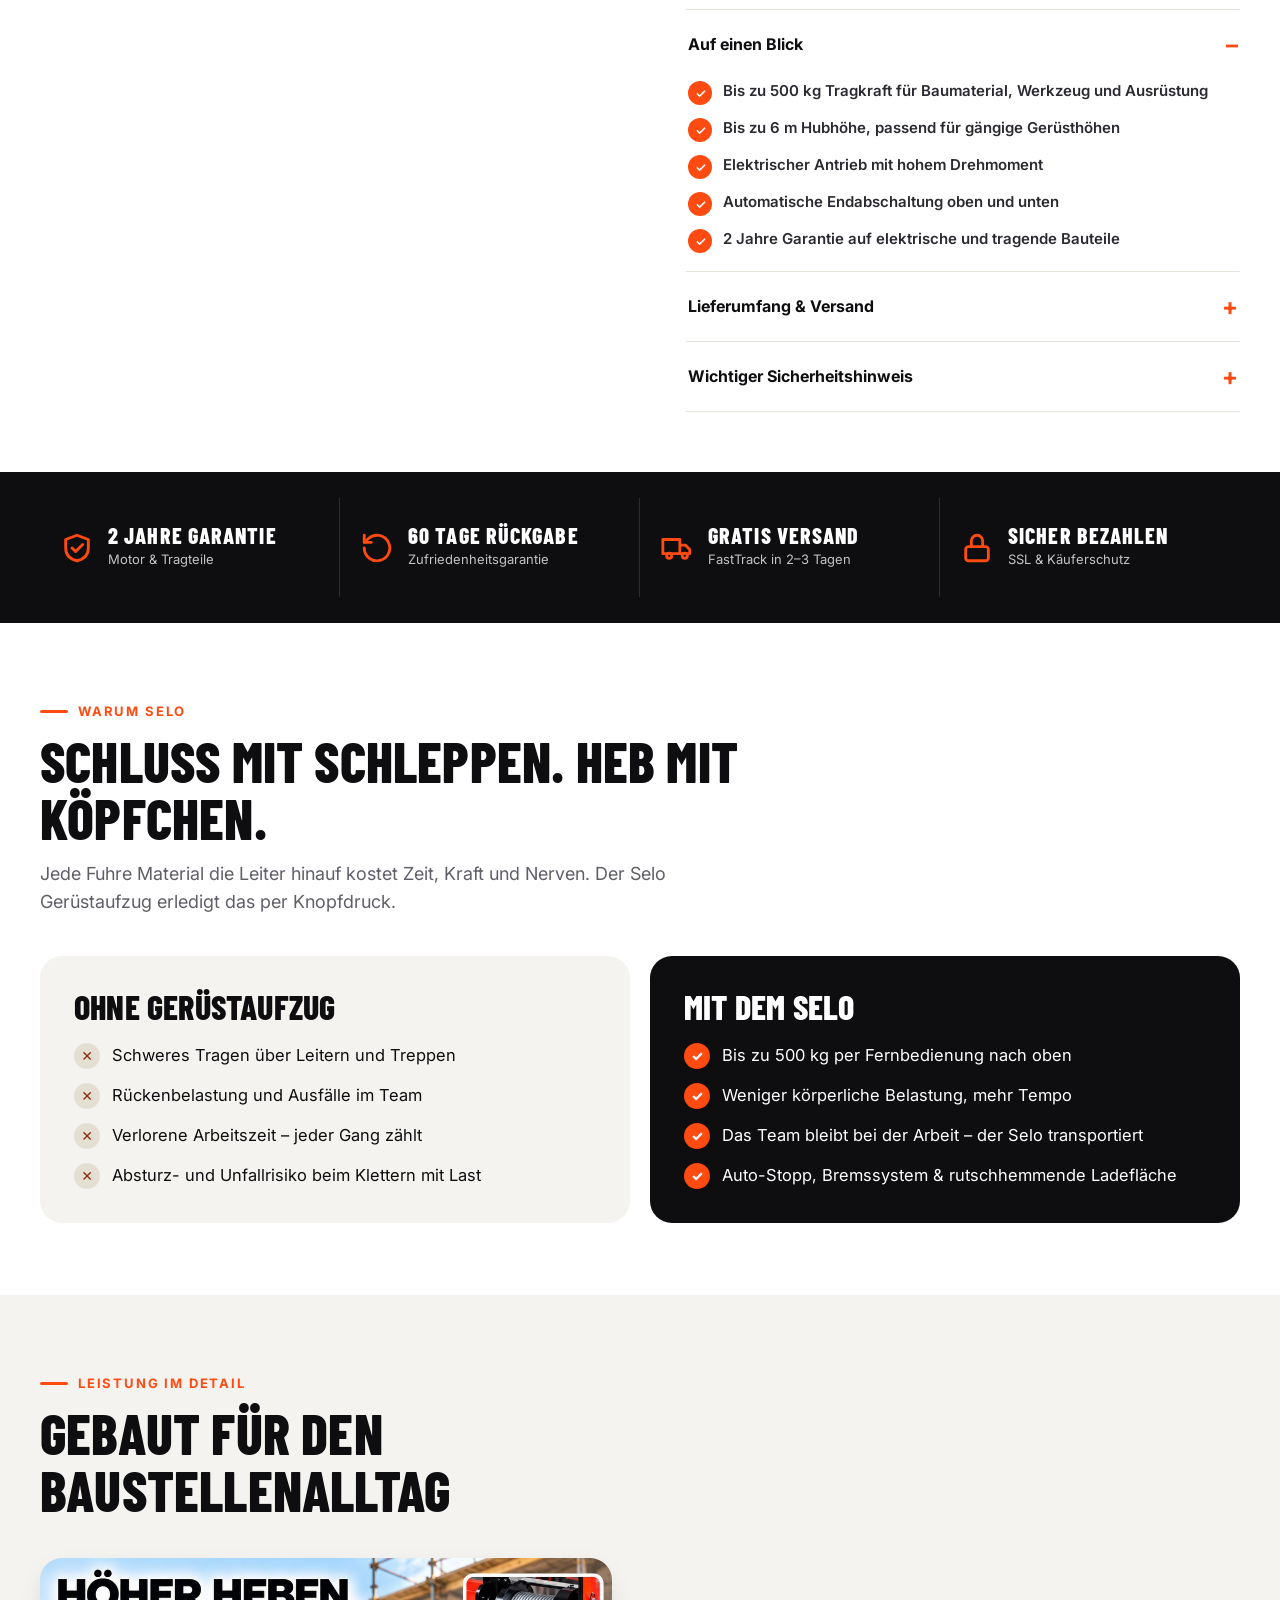
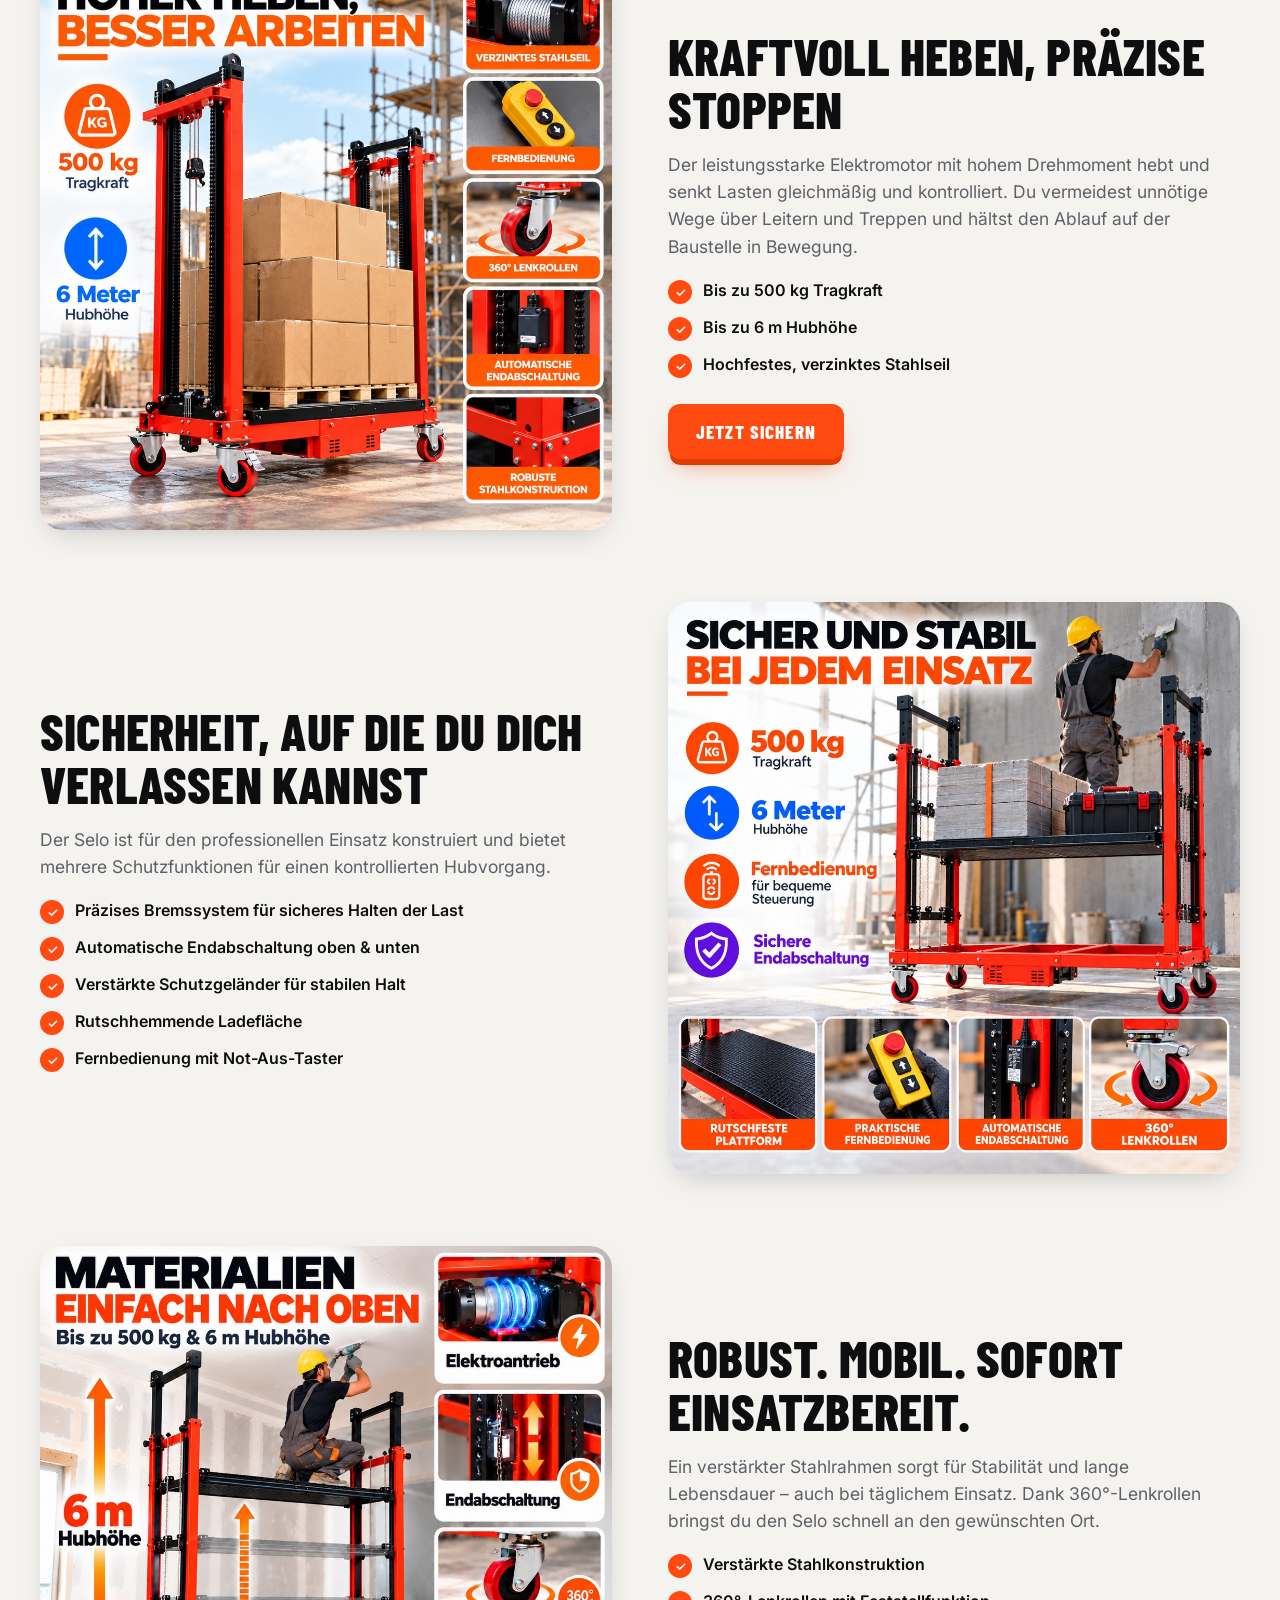
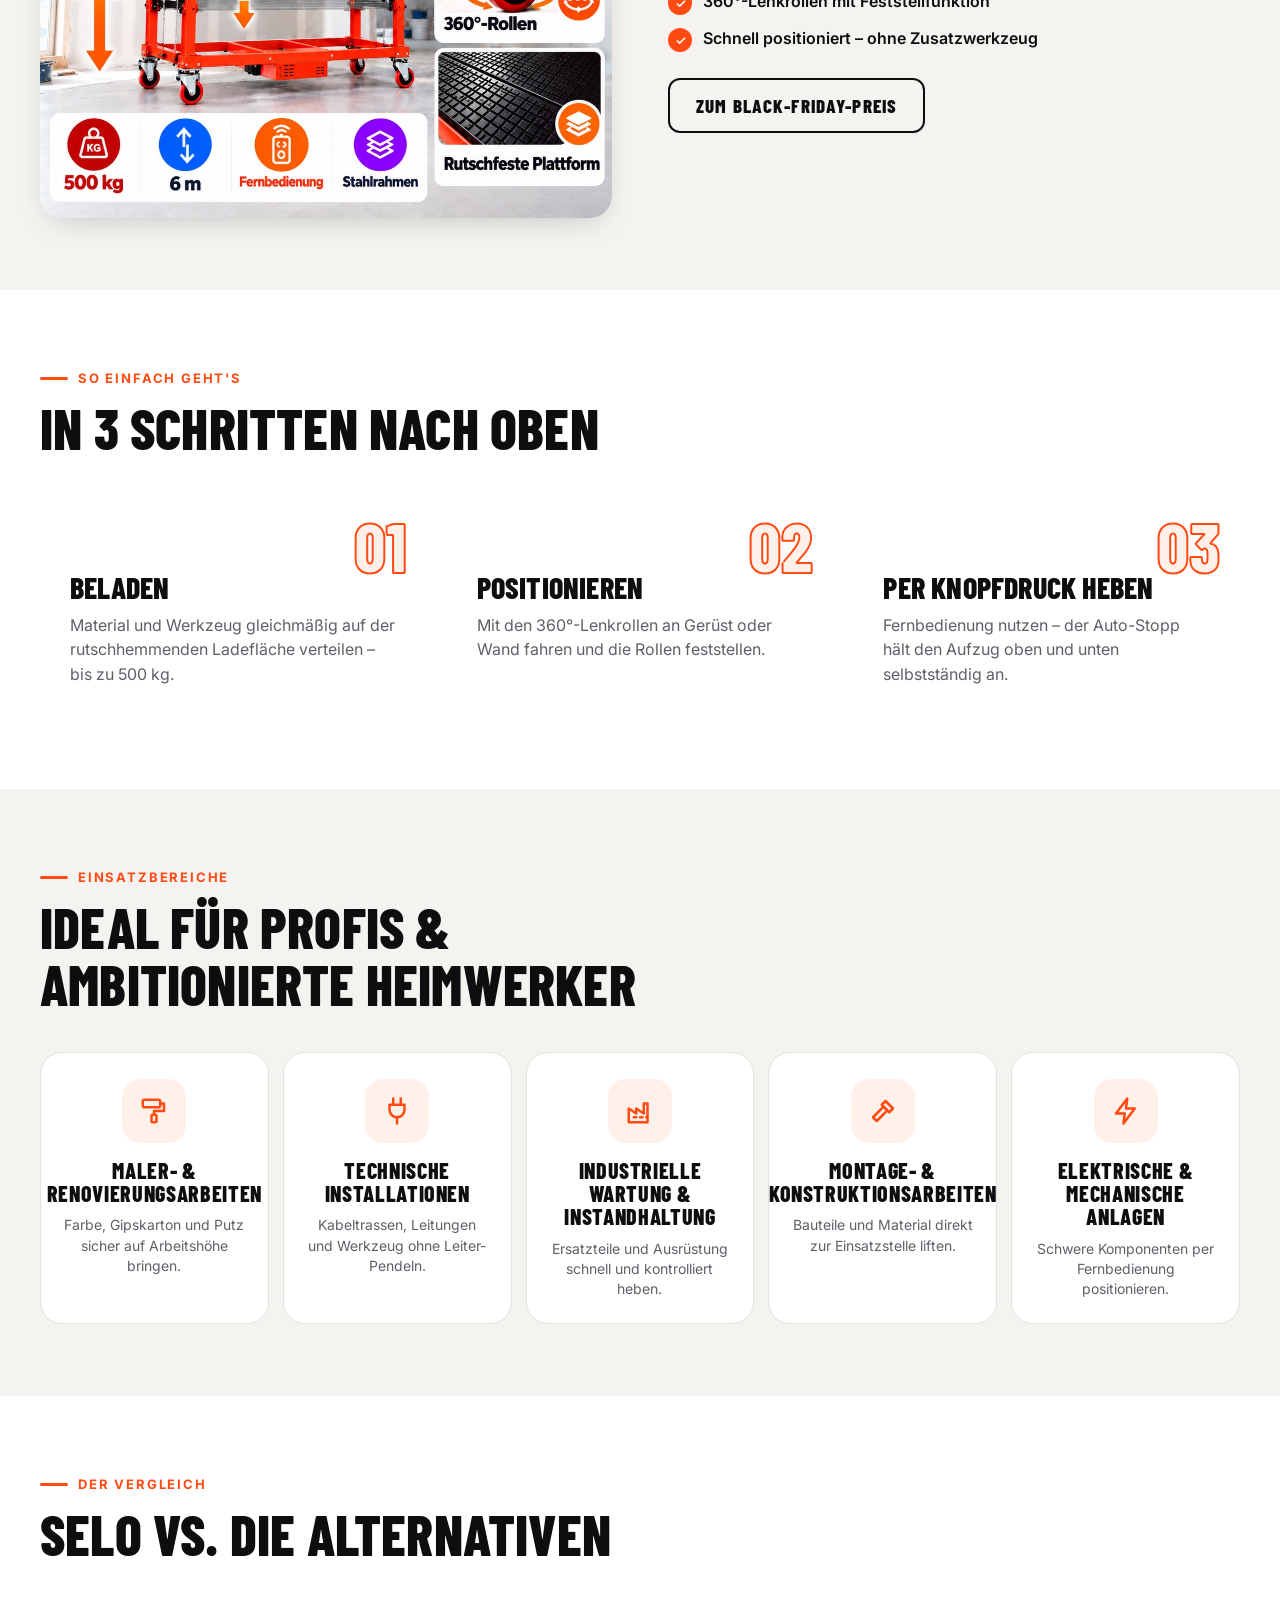
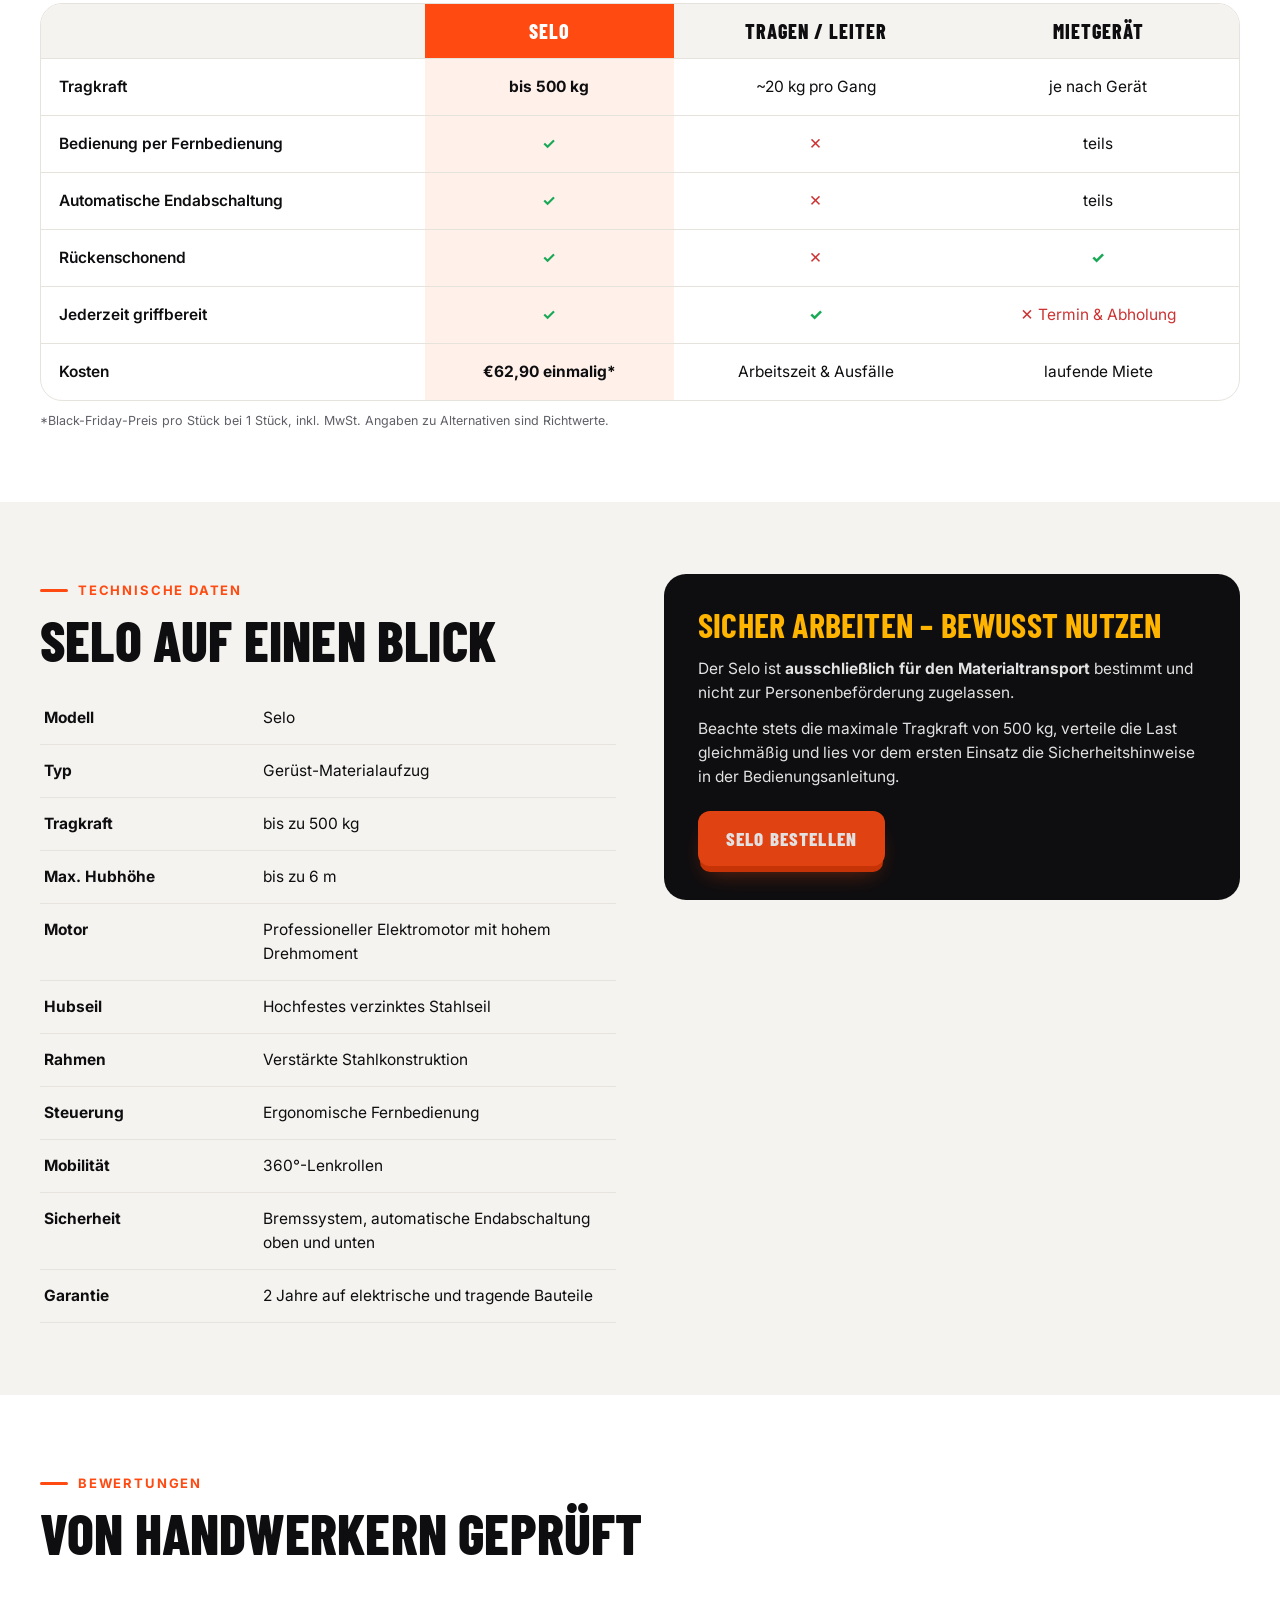
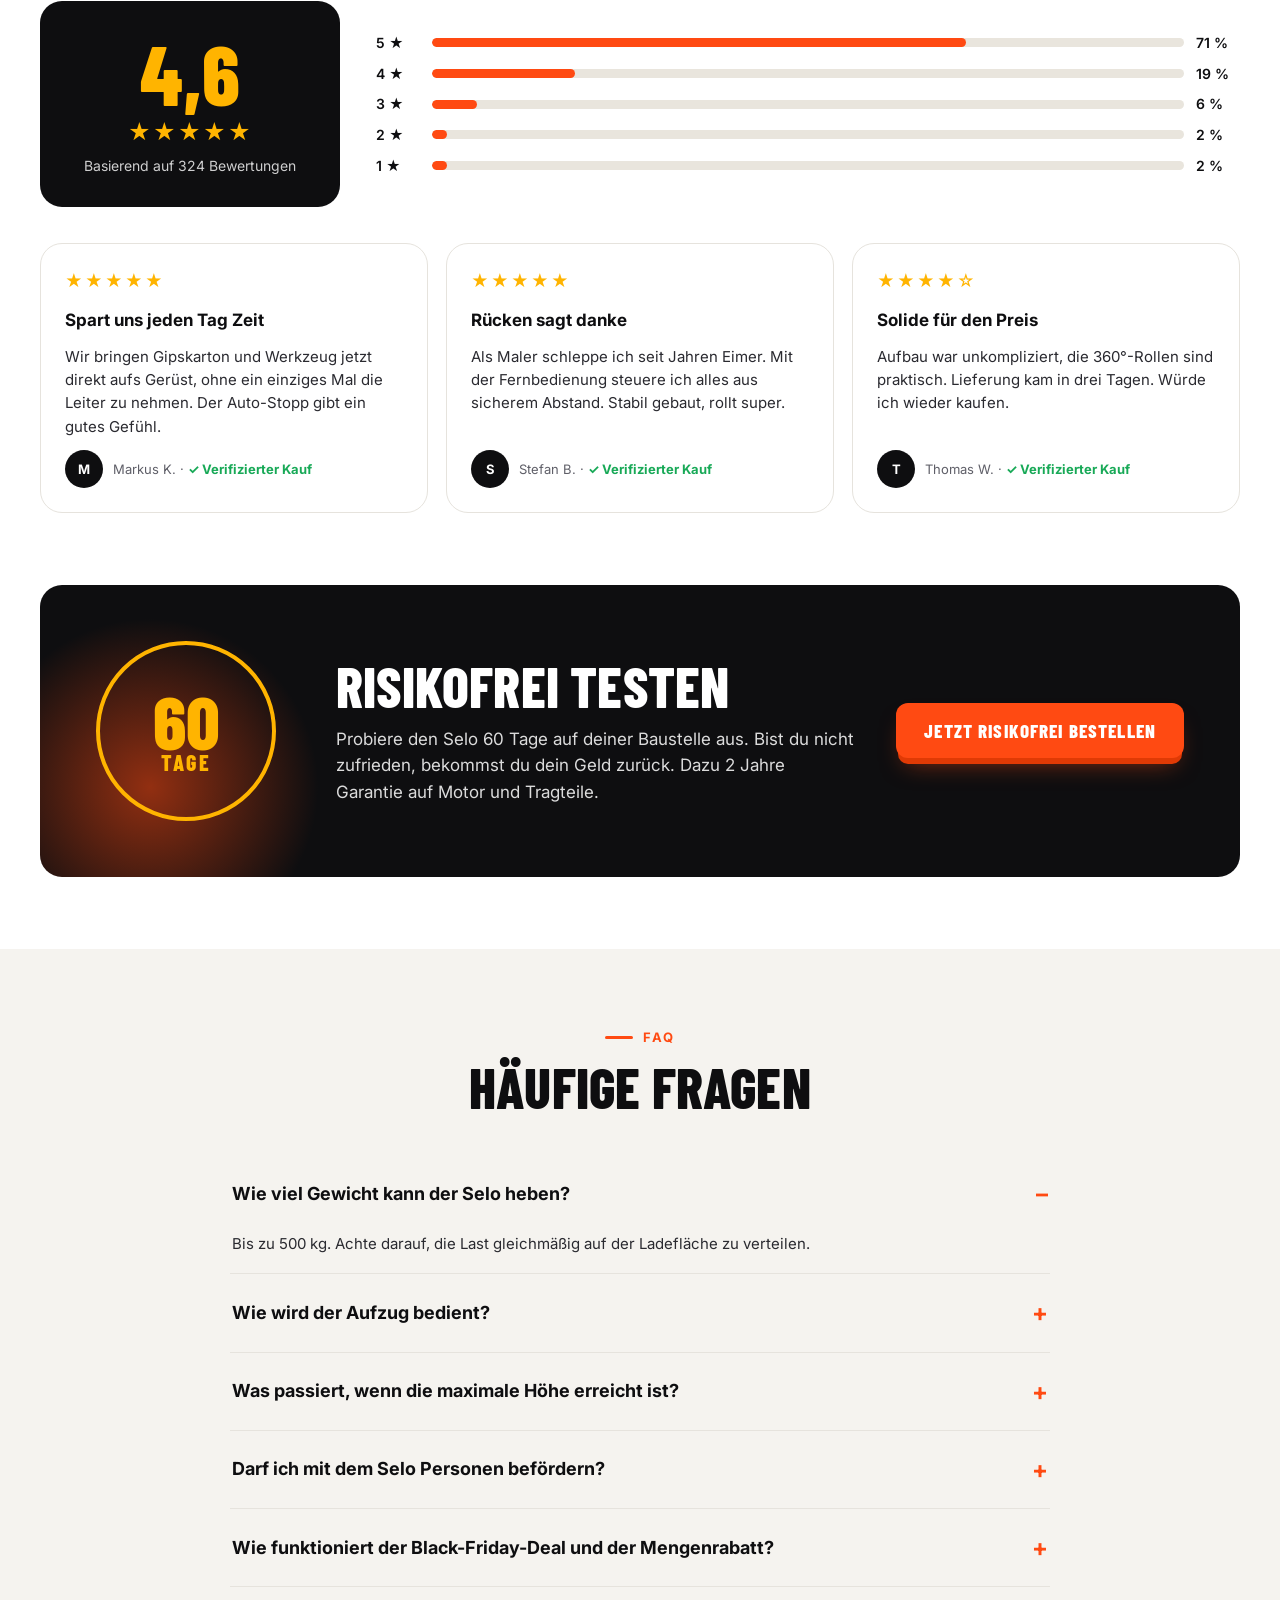
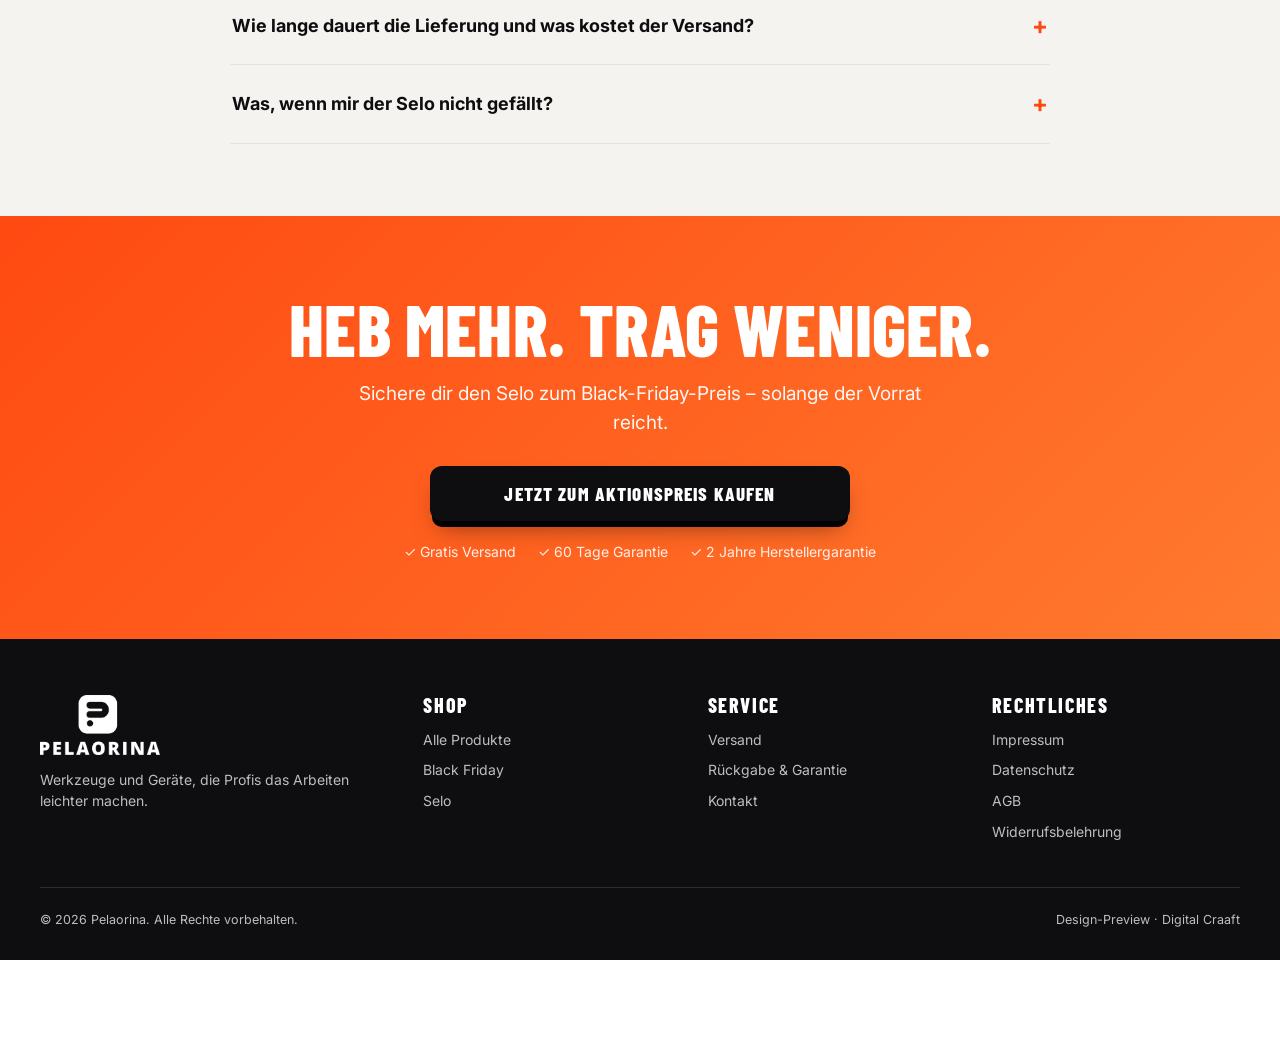
==== commit a0e5f403: "Abrelune: labelled countdown blocks (days/hours/mins/secs); fix stray template markers in FAQ and of" ====
--- a/index.html
+++ b/index.html
@@ -372,7 +372,7 @@
       <details class="acc"><summary>Wie wird der Aufzug bedient?</summary><div class="acc-b">Über eine ergonomische Fernbedienung. So kannst du den Hubvorgang aus sicherem Abstand steuern.</div></details>
       <details class="acc"><summary>Was passiert, wenn die maximale Höhe erreicht ist?</summary><div class="acc-b">Die automatische Endabschaltung stoppt den Aufzug selbstständig an der oberen und unteren Endposition.</div></details>
       <details class="acc"><summary>Darf ich mit dem Selo Personen befördern?</summary><div class="acc-b">Nein. Der Selo ist ausschließlich für den Transport von Material bestimmt und nicht zur Personenbeförderung zugelassen.</div></details>
-      <details class="acc">\1Bis zum Ende der Aktion ist jedes Gerät automatisch −10 % reduziert (€62,90 statt €69,90). Wer mehr bestellt, spart mehr: 2 Stück je €56,90 (−19 %), 3 Stück je €53,90 (−23 %). Alles wird direkt im Warenkorb verrechnet.\2</details>
+      <details class="acc"><summary>Wie funktioniert der Black-Friday-Deal und der Mengenrabatt?</summary><div class="acc-b">Bis zum Ende der Aktion ist jedes Gerät automatisch −10 % reduziert (€62,90 statt €69,90). Wer mehr bestellt, spart mehr: 2 Stück je €56,90 (−19 %), 3 Stück je €53,90 (−23 %). Alles wird direkt im Warenkorb verrechnet.</div></details>
       <details class="acc"><summary>Wie lange dauert die Lieferung und was kostet der Versand?</summary><div class="acc-b">Der Versand ist kostenlos. Die Lieferung erfolgt in 2 bis 3 Werktagen mit Sendungsverfolgung.</div></details>
       <details class="acc"><summary>Was, wenn mir der Selo nicht gefällt?</summary><div class="acc-b">Du hast 60 Tage Zufriedenheitsgarantie sowie 2 Jahre Garantie auf elektrische und tragende Bauteile.</div></details>
     </div>
@@ -413,8 +413,8 @@
 
 <!-- toast -->
 <div class="toast" id="toast" role="status" aria-live="polite">
-  <span class="ic"><svg width="20" height="20"><use href="#i-bag"/></svg></span>
-  <span><b data-t1>Jonas aus Hamburg</b><small data-t2>hat den Selo gerade gekauft · vor 4 Min.</small></span>
+  <span class="t-av" data-t-av></span>
+  <span><b data-t1>Jonas aus Hamburg</b><small data-t2>hat den Selo gekauft · vor 4 Min.</small><em data-t-demo>Vorschau-Daten</em></span>
 </div>
 
 <!-- cart drawer -->
--- a/styles.css
+++ b/styles.css
@@ -340,3 +340,10 @@
 .nudge[hidden],[data-stock-n][hidden]{display:none}
 .li-t small{display:block}
 @media(max-width:640px){.cmp{table-layout:fixed;width:100%}.cmp th,.cmp td{padding:11px 5px;font-size:12.5px;overflow-wrap:anywhere}.cmp th:first-child,.cmp td:first-child{width:30%}.cmp thead th{font-size:14px}}
+
+/* toast avatar */
+.t-av{flex:0 0 44px;width:44px;height:44px;border-radius:50%;overflow:hidden;display:block}
+.t-av img{width:100%;height:100%;object-fit:cover}
+.t-av span{width:100%;height:100%;display:grid;place-items:center;color:#fff;font-weight:800;font-size:19px}
+.toast em{display:block;font-style:normal;font-size:10.5px;letter-spacing:.08em;text-transform:uppercase;color:#b3401f;font-weight:700;margin-top:2px}
+.toast em[hidden]{display:none}
